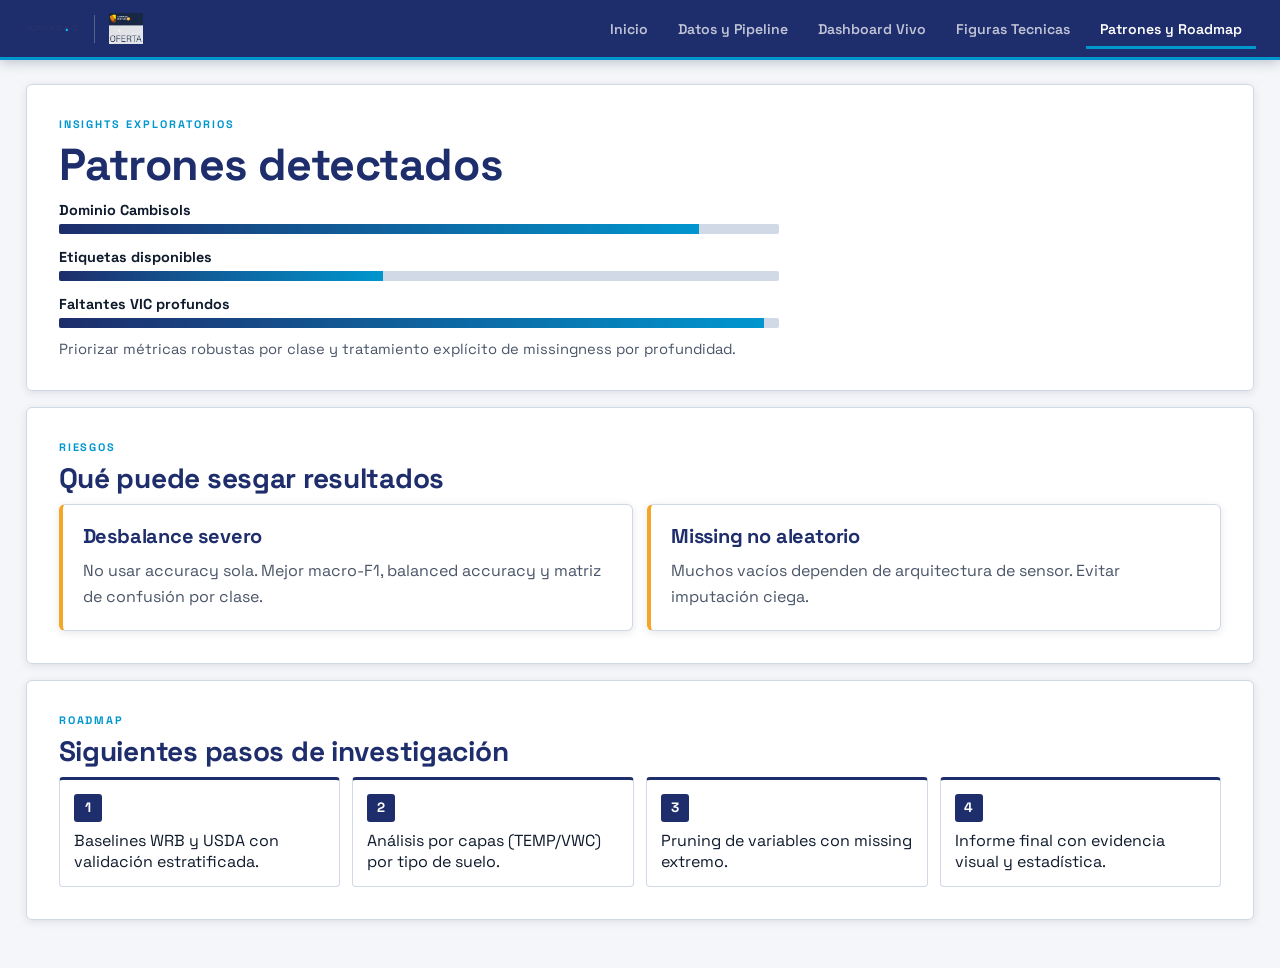
==== conclusiones.html @ 2f3c69a8 "style: rediseno CSS corporativo + logos Spherag y Campus Digital FP" ====
<!DOCTYPE html>
<html lang="es">
<head>
  <meta charset="UTF-8" />
  <meta name="viewport" content="width=device-width, initial-scale=1.0" />
  <title>Presentacion Sentek - Patrones y Roadmap</title>
  <link rel="preconnect" href="https://fonts.googleapis.com" />
  <link rel="preconnect" href="https://fonts.gstatic.com" crossorigin />
  <link href="https://fonts.googleapis.com/css2?family=Space+Grotesk:wght@400;500;700&family=Fraunces:opsz,wght@9..144,600;9..144,700&display=swap" rel="stylesheet" />
  <link rel="stylesheet" href="styles.css" />
</head>
<body>
  <header class="site-header">
    <div class="brand">
      <div class="brand-logos">
        <img src="logos/logo_spherag.png" alt="Spherag" />
        <span class="divider"></span>
        <img src="logos/logo_campus.png" alt="Campus Digital FP" />
      </div>
    </div>
    <nav class="page-nav">
      <a class="nav-link" href="index.html">Inicio</a>
      <a class="nav-link" href="datos.html">Datos y Pipeline</a>
      <a class="nav-link" href="dashboard.html">Dashboard Vivo</a>
      <a class="nav-link" href="figuras.html">Figuras Tecnicas</a>
      <a class="nav-link is-active" href="conclusiones.html">Patrones y Roadmap</a>
    </nav>
  </header>

  <main class="page-container">
    <section class="content-block">
      <p class="kicker">Insights exploratorios</p>
      <h1>Patrones detectados</h1>
      <div class="bars">
        <div class="bar-row"><span>Dominio Cambisols</span><div class="bar"><i style="width: 89%;"></i></div></div>
        <div class="bar-row"><span>Etiquetas disponibles</span><div class="bar"><i style="width: 45%;"></i></div></div>
        <div class="bar-row"><span>Faltantes VIC profundos</span><div class="bar"><i style="width: 98%;"></i></div></div>
      </div>
      <p class="note">Priorizar métricas robustas por clase y tratamiento explícito de missingness por profundidad.</p>
    </section>

    <section class="content-block">
      <p class="kicker">Riesgos</p>
      <h2>Qué puede sesgar resultados</h2>
      <div class="grid two">
        <article class="card warn">
          <h3>Desbalance severo</h3>
          <p>No usar accuracy sola. Mejor macro-F1, balanced accuracy y matriz de confusión por clase.</p>
        </article>
        <article class="card warn">
          <h3>Missing no aleatorio</h3>
          <p>Muchos vacíos dependen de arquitectura de sensor. Evitar imputación ciega.</p>
        </article>
      </div>
    </section>

    <section class="content-block">
      <p class="kicker">Roadmap</p>
      <h2>Siguientes pasos de investigación</h2>
      <div class="timeline">
        <div class="milestone"><b>1</b><p>Baselines WRB y USDA con validación estratificada.</p></div>
        <div class="milestone"><b>2</b><p>Análisis por capas (TEMP/VWC) por tipo de suelo.</p></div>
        <div class="milestone"><b>3</b><p>Pruning de variables con missing extremo.</p></div>
        <div class="milestone"><b>4</b><p>Informe final con evidencia visual y estadística.</p></div>
      </div>
    </section>
  </main>
</body>
</html>
---- styles.css ----
:root {
  /* Spherag corporate palette */
  --navy:   #1E2D6B;
  --cyan:   #0096CE;
  --orange: #F5A624;
  --ink:    #0F1B2D;
  --muted:  #4A5568;
  --bg:     #F4F6F9;
  --paper:  #FFFFFF;
  --line:   #D1D9E6;
  --line-strong: #A8B4C8;
  --shadow: 0 2px 8px rgba(15,29,69,0.10);
  --shadow-lift: 0 6px 20px rgba(15,29,69,0.16);
}

* { box-sizing: border-box; }

html, body {
  margin: 0;
  min-height: 100%;
}

body {
  font-family: 'Space Grotesk', 'Segoe UI', system-ui, sans-serif;
  color: var(--ink);
  background: var(--bg);
  overflow-x: hidden;
}

h1, h2, h3 {
  margin: 0 0 10px;
  font-family: 'Space Grotesk', 'Segoe UI', sans-serif;
  font-weight: 700;
  line-height: 1.15;
  letter-spacing: -0.01em;
  color: var(--navy);
}

h1 { font-size: clamp(1.75rem, 3.5vw, 2.8rem); }
h2 { font-size: clamp(1.2rem, 2.4vw, 1.75rem); }
h3 { font-size: clamp(1rem, 1.8vw, 1.25rem); }

p { margin: 0; }

/* ── Header ── */
.site-header {
  position: sticky;
  top: 0;
  z-index: 40;
  display: flex;
  justify-content: space-between;
  align-items: center;
  gap: 12px;
  padding: 0 24px;
  height: 60px;
  background: var(--navy);
  border-bottom: 3px solid var(--cyan);
  box-shadow: 0 2px 12px rgba(15,29,69,0.25);
}

.brand {
  display: flex;
  align-items: center;
  gap: 12px;
}

.brand-logos {
  display: flex;
  align-items: center;
  gap: 14px;
}

.brand-logos img {
  height: 32px;
  width: auto;
  object-fit: contain;
  display: block;
}

.brand-logos .divider {
  width: 1px;
  height: 28px;
  background: rgba(255,255,255,0.25);
}

.brand p {
  font-size: 0.9rem;
  font-weight: 600;
  color: rgba(255,255,255,0.85);
  white-space: nowrap;
}

.page-nav {
  display: flex;
  gap: 2px;
  flex-wrap: wrap;
}

.nav-link {
  text-decoration: none;
  color: rgba(255,255,255,0.72);
  padding: 8px 14px;
  font-size: 0.88rem;
  font-weight: 600;
  border-bottom: 3px solid transparent;
  margin-bottom: -3px;
  transition: color 0.18s, border-color 0.18s;
}

.nav-link:hover {
  color: #fff;
  border-bottom-color: rgba(255,255,255,0.4);
}

.nav-link.is-active {
  color: #fff;
  border-bottom-color: var(--cyan);
}

/* ── Layout ── */
.page-container {
  width: min(1240px, 96vw);
  margin: 24px auto 48px;
  display: grid;
  gap: 16px;
}

/* ── Blocks ── */
.hero,
.content-block,
.card,
.chart-card {
  background: var(--paper);
  border: 1px solid var(--line);
  border-radius: 6px;
  box-shadow: var(--shadow);
}

.hero,
.content-block {
  padding: clamp(20px, 3vw, 32px);
}

/* accent stripe on hero */
.hero {
  border-top: 4px solid var(--cyan);
}

.kicker {
  text-transform: uppercase;
  letter-spacing: 0.18em;
  font-size: 0.68rem;
  font-weight: 700;
  color: var(--cyan);
  margin-bottom: 8px;
}

.lead {
  max-width: 880px;
  font-size: clamp(0.98rem, 1.6vw, 1.15rem);
  line-height: 1.72;
  color: var(--muted);
}

.grid {
  display: grid;
  gap: 14px;
}

.grid.two   { grid-template-columns: repeat(2, minmax(0, 1fr)); }
.grid.three { grid-template-columns: repeat(3, minmax(0, 1fr)); }

.card {
  padding: 20px;
  transition: box-shadow 0.2s, border-color 0.2s;
}

.card:hover {
  border-color: var(--cyan);
  box-shadow: var(--shadow-lift);
}

.card p,
.card li {
  color: var(--muted);
  line-height: 1.62;
}

.card.tall { min-height: 160px; }

.card.warn { border-left: 4px solid var(--orange); }

.quick-access { margin-top: 0; }

.action-link {
  display: inline-block;
  margin-top: 12px;
  text-decoration: none;
  font-weight: 700;
  font-size: 0.9rem;
  color: var(--cyan);
  letter-spacing: 0.02em;
}

.action-link::after { content: ' →'; }

.action-link:hover { color: var(--navy); }

.chip-row {
  display: flex;
  flex-wrap: wrap;
  gap: 8px;
  margin-top: 16px;
}

.chip {
  background: rgba(0,150,206,0.08);
  border: 1px solid rgba(0,150,206,0.3);
  border-radius: 3px;
  padding: 5px 12px;
  font-size: 0.84rem;
  font-weight: 700;
  color: var(--navy);
}

.steps {
  margin: 0;
  padding-left: 20px;
  display: grid;
  gap: 8px;
  line-height: 1.5;
}

.steps li {
  border-left: 3px solid var(--cyan);
  padding: 8px 12px;
  background: rgba(0,150,206,0.04);
}

.bars {
  display: grid;
  gap: 14px;
  width: min(720px, 100%);
}

.bar-row { display: grid; gap: 5px; }

.bar-row span {
  font-weight: 700;
  color: var(--ink);
  font-size: 0.9rem;
}

.bar {
  height: 10px;
  background: var(--line);
  border-radius: 2px;
  overflow: hidden;
}

.bar i {
  display: block;
  height: 100%;
  background: linear-gradient(90deg, var(--navy), var(--cyan));
}

.note {
  color: var(--muted);
  max-width: 720px;
  margin-top: 12px;
  font-size: 0.92rem;
}

.timeline {
  display: grid;
  grid-template-columns: repeat(4, minmax(0, 1fr));
  gap: 12px;
}

.milestone {
  background: var(--paper);
  border: 1px solid var(--line);
  border-top: 3px solid var(--navy);
  border-radius: 4px;
  padding: 14px;
}

.milestone b {
  display: inline-flex;
  align-items: center;
  justify-content: center;
  width: 28px;
  height: 28px;
  margin-bottom: 8px;
  color: #fff;
  background: var(--navy);
  font-size: 0.85rem;
  border-radius: 3px;
}

/* ── Controls ── */
.live-controls {
  display: flex;
  gap: 12px;
  flex-wrap: wrap;
}

.live-controls label {
  display: grid;
  gap: 5px;
  font-size: 0.75rem;
  text-transform: uppercase;
  letter-spacing: 0.1em;
  font-weight: 700;
  color: var(--muted);
}

.live-controls select {
  min-width: 185px;
  border: 1px solid var(--line-strong);
  border-radius: 4px;
  padding: 8px 10px;
  background: var(--paper);
  color: var(--ink);
  font: inherit;
  font-size: 0.93rem;
}

.chart-grid {
  display: grid;
  grid-template-columns: 1fr 1fr;
  gap: 14px;
}

.chart-card {
  padding: 16px;
  transition: box-shadow 0.2s, border-color 0.2s;
}

.chart-card:hover {
  border-color: var(--cyan);
  box-shadow: var(--shadow-lift);
}

.chart-card.full { grid-column: 1 / -1; }

.chart      { width: 100%; height: 360px; }
.chart.wide { height: 340px; }

/* ── Counter ── */
.class-counter {
  display: flex;
  flex-wrap: wrap;
  gap: 10px;
  align-items: stretch;
}

.counter-tools {
  display: flex;
  justify-content: space-between;
  align-items: center;
  gap: 10px;
  margin-bottom: 10px;
  flex-wrap: wrap;
}

.counter-summary { font-weight: 700; color: var(--ink); }

.counter-pill {
  min-width: 180px;
  border: 1px solid var(--line);
  border-radius: 4px;
  padding: 10px 12px;
  background: var(--paper);
}

.counter-pill b  { display: block; margin-bottom: 4px; }
.counter-pill small { color: var(--muted); }

.ctrl {
  border: 1px solid var(--line-strong);
  border-radius: 4px;
  padding: 9px 16px;
  font: inherit;
  font-weight: 700;
  cursor: pointer;
  background: var(--paper);
  color: var(--navy);
  transition: background 0.18s, color 0.18s;
}

.ctrl:hover {
  background: var(--navy);
  color: #fff;
  border-color: var(--navy);
}

.export-btn { padding: 7px 12px; font-size: 0.88rem; }
.counter-note { margin-top: 10px; color: var(--muted); font-size: 0.88rem; }

/* ── Provenance & defense ── */
.provenance-box {
  margin-top: 12px;
  border: 1px solid var(--line);
  border-left: 4px solid var(--cyan);
  border-radius: 4px;
  padding: 12px 16px;
  background: rgba(0,150,206,0.04);
  color: var(--ink);
  font-size: 0.92rem;
  line-height: 1.6;
}

.defense-tools {
  margin-top: 12px;
  display: flex;
  align-items: center;
  gap: 10px;
  flex-wrap: wrap;
}

.defense-card {
  margin-top: 10px;
  border: 1px solid var(--navy);
  border-radius: 4px;
  padding: 16px 20px;
  background: var(--navy);
  color: #e8f4fc;
  box-shadow: var(--shadow-lift);
}

.defense-card h3 { color: #fff; margin-bottom: 8px; }
.defense-line    { margin-bottom: 6px; line-height: 1.55; }
.defense-muted   { color: rgba(232,244,252,0.65); }

.method-tags {
  display: flex;
  flex-wrap: wrap;
  gap: 8px;
  margin-bottom: 10px;
}

.method-tag {
  border: 1px solid rgba(0,150,206,0.35);
  background: rgba(0,150,206,0.08);
  border-radius: 3px;
  padding: 5px 10px;
  font-size: 0.84rem;
  font-weight: 700;
  color: var(--navy);
}

/* ── Figures ── */
.figure-grid {
  display: grid;
  grid-template-columns: 1fr 1fr;
  gap: 14px;
}

.figure-chart { height: 420px; }

/* ── Stats table ── */
.stats-panel { margin-top: 12px; overflow-x: auto; }

.stats-table {
  width: 100%;
  border-collapse: collapse;
  background: var(--paper);
  border: 1px solid var(--line);
  border-radius: 4px;
  font-size: 0.9rem;
}

.stats-table th,
.stats-table td {
  border-bottom: 1px solid var(--line);
  padding: 8px 12px;
  text-align: left;
}

.stats-table th {
  font-weight: 700;
  background: rgba(30,45,107,0.06);
  color: var(--navy);
}

.stats-pass { color: #0a6e5c; font-weight: 700; }
.stats-fail { color: #b91c1c; font-weight: 700; }

/* ── Responsive ── */
@media (max-width: 1100px) {
  .grid.three,
  .chart-grid,
  .figure-grid {
    grid-template-columns: 1fr;
  }
  .timeline { grid-template-columns: 1fr 1fr; }
}

@media (max-width: 760px) {
  .site-header {
    height: auto;
    padding: 12px 16px;
    flex-direction: column;
    align-items: flex-start;
  }
  .grid.two,
  .timeline {
    grid-template-columns: 1fr;
  }
  .chart      { height: 280px; }
  .chart.wide { height: 260px; }
  .figure-chart { height: 300px; }
}
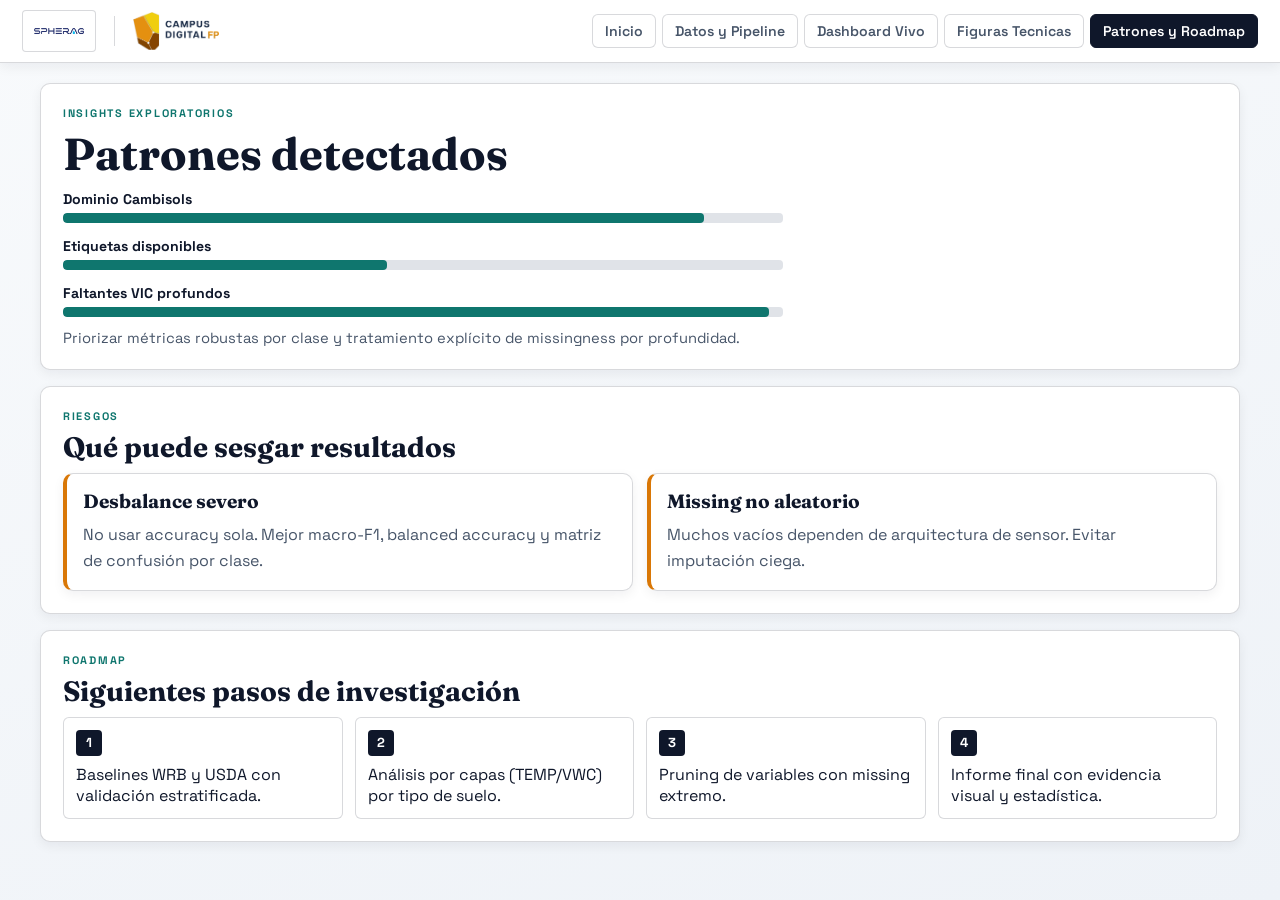
==== commit 58ced7fa: "style: logo campus actualizado, spherag con fondo blanco y logos mas grandes" ====
--- a/conclusiones.html
+++ b/conclusiones.html
@@ -13,7 +13,7 @@
   <header class="site-header">
     <div class="brand">
       <div class="brand-logos">
-        <img src="logos/logo_spherag.png" alt="Spherag" />
+        <img src="logos/logo_spherag.png" alt="Spherag" class="logo-spherag" />
         <span class="divider"></span>
         <img src="logos/logo_campus.png" alt="Campus Digital FP" />
       </div>
--- a/styles.css
+++ b/styles.css
@@ -1,16 +1,19 @@
 :root {
-  /* Spherag corporate palette */
-  --navy:   #1E2D6B;
-  --cyan:   #0096CE;
-  --orange: #F5A624;
-  --ink:    #0F1B2D;
-  --muted:  #4A5568;
-  --bg:     #F4F6F9;
-  --paper:  #FFFFFF;
-  --line:   #D1D9E6;
-  --line-strong: #A8B4C8;
-  --shadow: 0 2px 8px rgba(15,29,69,0.10);
-  --shadow-lift: 0 6px 20px rgba(15,29,69,0.16);
+  --bg-1: #f8fafc;
+  --bg-2: #eef2f7;
+  --paper: #ffffff;
+  --ink: #0f172a;
+  --muted: #475569;
+  --line: rgba(15, 23, 42, 0.08);
+  --line-strong: rgba(15, 23, 42, 0.16);
+  --accent: #0f766e;
+  --accent-2: #d97706;
+  --accent-3: #0369a1;
+  --radius-xl: 14px;
+  --radius-lg: 10px;
+  --radius-md: 6px;
+  --shadow-soft: 0 4px 12px rgba(15, 23, 42, 0.06);
+  --shadow-lift: 0 10px 22px rgba(15, 23, 42, 0.10);
 }
 
 * { box-sizing: border-box; }
@@ -21,24 +24,21 @@
 }
 
 body {
-  font-family: 'Space Grotesk', 'Segoe UI', system-ui, sans-serif;
-  color: var(--ink);
-  background: var(--bg);
+  font-family: 'Space Grotesk', 'Segoe UI', sans-serif;
+  color: var(--ink);
+  background: linear-gradient(160deg, var(--bg-1), var(--bg-2));
   overflow-x: hidden;
 }
 
 h1, h2, h3 {
   margin: 0 0 10px;
-  font-family: 'Space Grotesk', 'Segoe UI', sans-serif;
-  font-weight: 700;
+  font-family: 'Fraunces', Georgia, serif;
   line-height: 1.15;
-  letter-spacing: -0.01em;
-  color: var(--navy);
 }
 
 h1 { font-size: clamp(1.75rem, 3.5vw, 2.8rem); }
 h2 { font-size: clamp(1.2rem, 2.4vw, 1.75rem); }
-h3 { font-size: clamp(1rem, 1.8vw, 1.25rem); }
+h3 { font-size: clamp(1rem, 1.8vw, 1.2rem); }
 
 p { margin: 0; }
 
@@ -50,77 +50,92 @@
   display: flex;
   justify-content: space-between;
   align-items: center;
-  gap: 12px;
-  padding: 0 24px;
-  height: 60px;
-  background: var(--navy);
-  border-bottom: 3px solid var(--cyan);
-  box-shadow: 0 2px 12px rgba(15,29,69,0.25);
+  padding: 10px 22px;
+  border-bottom: 1px solid var(--line-strong);
+  background: #ffffff;
+  box-shadow: var(--shadow-soft);
 }
 
 .brand {
   display: flex;
   align-items: center;
-  gap: 12px;
+  gap: 10px;
 }
 
 .brand-logos {
   display: flex;
   align-items: center;
-  gap: 14px;
+  gap: 18px;
 }
 
 .brand-logos img {
-  height: 32px;
+  height: 38px;
   width: auto;
   object-fit: contain;
   display: block;
 }
 
+.brand-logos img.logo-spherag {
+  background: #fff;
+  padding: 4px 8px;
+  border: 1px solid var(--line-strong);
+  border-radius: 4px;
+  height: 42px;
+}
+
 .brand-logos .divider {
   width: 1px;
-  height: 28px;
-  background: rgba(255,255,255,0.25);
+  height: 30px;
+  background: var(--line-strong);
+}
+
+/* fallback si no cargan logos */
+.brand-dot {
+  width: 10px;
+  height: 10px;
+  border-radius: 50%;
+  background: var(--accent);
 }
 
 .brand p {
-  font-size: 0.9rem;
+  font-size: 0.92rem;
   font-weight: 600;
-  color: rgba(255,255,255,0.85);
-  white-space: nowrap;
+  color: var(--ink);
 }
 
 .page-nav {
   display: flex;
-  gap: 2px;
+  gap: 6px;
   flex-wrap: wrap;
 }
 
 .nav-link {
   text-decoration: none;
-  color: rgba(255,255,255,0.72);
-  padding: 8px 14px;
+  color: var(--muted);
+  border: 1px solid var(--line-strong);
+  background: #fff;
+  border-radius: 6px;
+  padding: 7px 12px;
   font-size: 0.88rem;
   font-weight: 600;
-  border-bottom: 3px solid transparent;
-  margin-bottom: -3px;
-  transition: color 0.18s, border-color 0.18s;
+  transition: border-color 0.18s, color 0.18s, background 0.18s;
 }
 
 .nav-link:hover {
+  border-color: var(--accent);
+  color: var(--ink);
+}
+
+.nav-link.is-active {
+  background: #0f172a;
   color: #fff;
-  border-bottom-color: rgba(255,255,255,0.4);
-}
-
-.nav-link.is-active {
-  color: #fff;
-  border-bottom-color: var(--cyan);
+  border-color: #0f172a;
 }
 
 /* ── Layout ── */
 .page-container {
-  width: min(1240px, 96vw);
-  margin: 24px auto 48px;
+  width: min(1200px, 94vw);
+  margin: 20px auto 48px;
   display: grid;
   gap: 16px;
 }
@@ -130,65 +145,59 @@
 .content-block,
 .card,
 .chart-card {
+  border: 1px solid var(--line-strong);
+  border-radius: var(--radius-lg);
   background: var(--paper);
-  border: 1px solid var(--line);
-  border-radius: 6px;
-  box-shadow: var(--shadow);
+  box-shadow: var(--shadow-soft);
 }
 
 .hero,
 .content-block {
-  padding: clamp(20px, 3vw, 32px);
-}
-
-/* accent stripe on hero */
+  padding: 22px;
+}
+
 .hero {
-  border-top: 4px solid var(--cyan);
+  border-top: 3px solid var(--accent);
 }
 
 .kicker {
   text-transform: uppercase;
-  letter-spacing: 0.18em;
+  letter-spacing: 0.16em;
   font-size: 0.68rem;
   font-weight: 700;
-  color: var(--cyan);
+  color: var(--accent);
   margin-bottom: 8px;
 }
 
 .lead {
-  max-width: 880px;
-  font-size: clamp(0.98rem, 1.6vw, 1.15rem);
+  max-width: 860px;
+  font-size: clamp(0.97rem, 1.6vw, 1.12rem);
   line-height: 1.72;
   color: var(--muted);
 }
 
-.grid {
-  display: grid;
-  gap: 14px;
-}
-
+.grid { display: grid; gap: 14px; }
 .grid.two   { grid-template-columns: repeat(2, minmax(0, 1fr)); }
 .grid.three { grid-template-columns: repeat(3, minmax(0, 1fr)); }
 
 .card {
-  padding: 20px;
-  transition: box-shadow 0.2s, border-color 0.2s;
+  padding: 16px;
+  transition: transform 0.15s ease, box-shadow 0.15s ease, border-color 0.15s ease;
 }
 
 .card:hover {
-  border-color: var(--cyan);
+  transform: translateY(-2px);
   box-shadow: var(--shadow-lift);
-}
-
-.card p,
-.card li {
+  border-color: rgba(15, 118, 110, 0.3);
+}
+
+.card p, .card li {
   color: var(--muted);
   line-height: 1.62;
 }
 
 .card.tall { min-height: 160px; }
-
-.card.warn { border-left: 4px solid var(--orange); }
+.card.warn { border-left: 4px solid var(--accent-2); }
 
 .quick-access { margin-top: 0; }
 
@@ -197,30 +206,28 @@
   margin-top: 12px;
   text-decoration: none;
   font-weight: 700;
-  font-size: 0.9rem;
-  color: var(--cyan);
-  letter-spacing: 0.02em;
-}
-
-.action-link::after { content: ' →'; }
-
-.action-link:hover { color: var(--navy); }
+  font-size: 0.88rem;
+  color: var(--accent);
+}
+
+.action-link::after { content: ' 92'; }
+.action-link:hover  { color: var(--accent-3); }
 
 .chip-row {
   display: flex;
   flex-wrap: wrap;
   gap: 8px;
-  margin-top: 16px;
+  margin-top: 14px;
 }
 
 .chip {
-  background: rgba(0,150,206,0.08);
-  border: 1px solid rgba(0,150,206,0.3);
-  border-radius: 3px;
-  padding: 5px 12px;
+  background: rgba(15, 118, 110, 0.07);
+  border: 1px solid rgba(15, 118, 110, 0.2);
+  border-radius: 6px;
+  padding: 5px 10px;
   font-size: 0.84rem;
   font-weight: 700;
-  color: var(--navy);
+  color: var(--ink);
 }
 
 .steps {
@@ -232,11 +239,12 @@
 }
 
 .steps li {
-  border-left: 3px solid var(--cyan);
+  border-left: 3px solid var(--accent);
   padding: 8px 12px;
-  background: rgba(0,150,206,0.04);
-}
-
+  background: rgba(15, 118, 110, 0.04);
+}
+
+/* ── Bars ── */
 .bars {
   display: grid;
   gap: 14px;
@@ -247,21 +255,22 @@
 
 .bar-row span {
   font-weight: 700;
-  color: var(--ink);
-  font-size: 0.9rem;
+  font-size: 0.88rem;
+  color: var(--ink);
 }
 
 .bar {
   height: 10px;
-  background: var(--line);
-  border-radius: 2px;
+  background: rgba(100, 116, 139, 0.2);
+  border-radius: 4px;
   overflow: hidden;
 }
 
 .bar i {
   display: block;
   height: 100%;
-  background: linear-gradient(90deg, var(--navy), var(--cyan));
+  border-radius: 4px;
+  background: var(--accent);
 }
 
 .note {
@@ -271,6 +280,7 @@
   font-size: 0.92rem;
 }
 
+/* ── Timeline ── */
 .timeline {
   display: grid;
   grid-template-columns: repeat(4, minmax(0, 1fr));
@@ -278,24 +288,23 @@
 }
 
 .milestone {
-  background: var(--paper);
-  border: 1px solid var(--line);
-  border-top: 3px solid var(--navy);
-  border-radius: 4px;
-  padding: 14px;
+  border-radius: var(--radius-md);
+  background: #fff;
+  border: 1px solid var(--line-strong);
+  padding: 12px;
 }
 
 .milestone b {
   display: inline-flex;
   align-items: center;
   justify-content: center;
-  width: 28px;
-  height: 28px;
+  width: 26px;
+  height: 26px;
+  border-radius: 4px;
+  background: #0f172a;
+  color: #fff;
+  font-size: 0.82rem;
   margin-bottom: 8px;
-  color: #fff;
-  background: var(--navy);
-  font-size: 0.85rem;
-  border-radius: 3px;
 }
 
 /* ── Controls ── */
@@ -308,7 +317,7 @@
 .live-controls label {
   display: grid;
   gap: 5px;
-  font-size: 0.75rem;
+  font-size: 0.74rem;
   text-transform: uppercase;
   letter-spacing: 0.1em;
   font-weight: 700;
@@ -318,14 +327,15 @@
 .live-controls select {
   min-width: 185px;
   border: 1px solid var(--line-strong);
-  border-radius: 4px;
+  border-radius: 6px;
   padding: 8px 10px;
-  background: var(--paper);
+  background: #fff;
   color: var(--ink);
   font: inherit;
   font-size: 0.93rem;
 }
 
+/* ── Charts ── */
 .chart-grid {
   display: grid;
   grid-template-columns: 1fr 1fr;
@@ -334,12 +344,12 @@
 
 .chart-card {
   padding: 16px;
-  transition: box-shadow 0.2s, border-color 0.2s;
+  transition: box-shadow 0.18s, border-color 0.18s;
 }
 
 .chart-card:hover {
-  border-color: var(--cyan);
   box-shadow: var(--shadow-lift);
+  border-color: rgba(15, 118, 110, 0.25);
 }
 
 .chart-card.full { grid-column: 1 / -1; }
@@ -368,10 +378,10 @@
 
 .counter-pill {
   min-width: 180px;
-  border: 1px solid var(--line);
-  border-radius: 4px;
+  border: 1px solid var(--line-strong);
+  border-radius: var(--radius-md);
   padding: 10px 12px;
-  background: var(--paper);
+  background: #fff;
 }
 
 .counter-pill b  { display: block; margin-bottom: 4px; }
@@ -379,33 +389,29 @@
 
 .ctrl {
   border: 1px solid var(--line-strong);
-  border-radius: 4px;
-  padding: 9px 16px;
+  border-radius: 6px;
+  padding: 9px 12px;
   font: inherit;
-  font-weight: 700;
+  font-weight: 600;
   cursor: pointer;
-  background: var(--paper);
-  color: var(--navy);
-  transition: background 0.18s, color 0.18s;
-}
-
-.ctrl:hover {
-  background: var(--navy);
-  color: #fff;
-  border-color: var(--navy);
-}
-
-.export-btn { padding: 7px 12px; font-size: 0.88rem; }
+  background: #fff;
+  color: var(--ink);
+  transition: background 0.15s;
+}
+
+.ctrl:hover { background: #f1f5f9; }
+
+.export-btn { padding: 7px 10px; font-size: 0.88rem; }
 .counter-note { margin-top: 10px; color: var(--muted); font-size: 0.88rem; }
 
-/* ── Provenance & defense ── */
+/* ── Provenance ── */
 .provenance-box {
   margin-top: 12px;
-  border: 1px solid var(--line);
-  border-left: 4px solid var(--cyan);
-  border-radius: 4px;
+  border: 1px solid var(--line-strong);
+  border-left: 4px solid var(--accent);
+  border-radius: var(--radius-md);
   padding: 12px 16px;
-  background: rgba(0,150,206,0.04);
+  background: rgba(15, 118, 110, 0.04);
   color: var(--ink);
   font-size: 0.92rem;
   line-height: 1.6;
@@ -421,18 +427,19 @@
 
 .defense-card {
   margin-top: 10px;
-  border: 1px solid var(--navy);
-  border-radius: 4px;
+  border: 1px solid #0f172a;
+  border-radius: var(--radius-md);
   padding: 16px 20px;
-  background: var(--navy);
-  color: #e8f4fc;
-  box-shadow: var(--shadow-lift);
-}
-
-.defense-card h3 { color: #fff; margin-bottom: 8px; }
-.defense-line    { margin-bottom: 6px; line-height: 1.55; }
-.defense-muted   { color: rgba(232,244,252,0.65); }
-
+  background: #0f172a;
+  color: #e2e8f0;
+  box-shadow: var(--shadow-soft);
+}
+
+.defense-card h3  { color: #fff; margin-bottom: 8px; }
+.defense-line     { margin-bottom: 6px; line-height: 1.55; }
+.defense-muted    { color: rgba(226,232,240,0.6); }
+
+/* ── Method tags ── */
 .method-tags {
   display: flex;
   flex-wrap: wrap;
@@ -441,13 +448,13 @@
 }
 
 .method-tag {
-  border: 1px solid rgba(0,150,206,0.35);
-  background: rgba(0,150,206,0.08);
-  border-radius: 3px;
+  border: 1px solid rgba(3, 105, 161, 0.25);
+  background: rgba(3, 105, 161, 0.07);
+  border-radius: 4px;
   padding: 5px 10px;
   font-size: 0.84rem;
   font-weight: 700;
-  color: var(--navy);
+  color: var(--ink);
 }
 
 /* ── Figures ── */
@@ -465,23 +472,23 @@
 .stats-table {
   width: 100%;
   border-collapse: collapse;
-  background: var(--paper);
-  border: 1px solid var(--line);
-  border-radius: 4px;
+  background: #fff;
+  border: 1px solid var(--line-strong);
+  border-radius: 6px;
   font-size: 0.9rem;
 }
 
 .stats-table th,
 .stats-table td {
-  border-bottom: 1px solid var(--line);
+  border-bottom: 1px solid rgba(148, 163, 184, 0.2);
   padding: 8px 12px;
   text-align: left;
 }
 
 .stats-table th {
   font-weight: 700;
-  background: rgba(30,45,107,0.06);
-  color: var(--navy);
+  background: #f1f5f9;
+  color: var(--ink);
 }
 
 .stats-pass { color: #0a6e5c; font-weight: 700; }
@@ -500,14 +507,13 @@
 @media (max-width: 760px) {
   .site-header {
     height: auto;
-    padding: 12px 16px;
+    padding: 10px 14px;
     flex-direction: column;
     align-items: flex-start;
+    gap: 10px;
   }
   .grid.two,
-  .timeline {
-    grid-template-columns: 1fr;
-  }
+  .timeline { grid-template-columns: 1fr; }
   .chart      { height: 280px; }
   .chart.wide { height: 260px; }
   .figure-chart { height: 300px; }
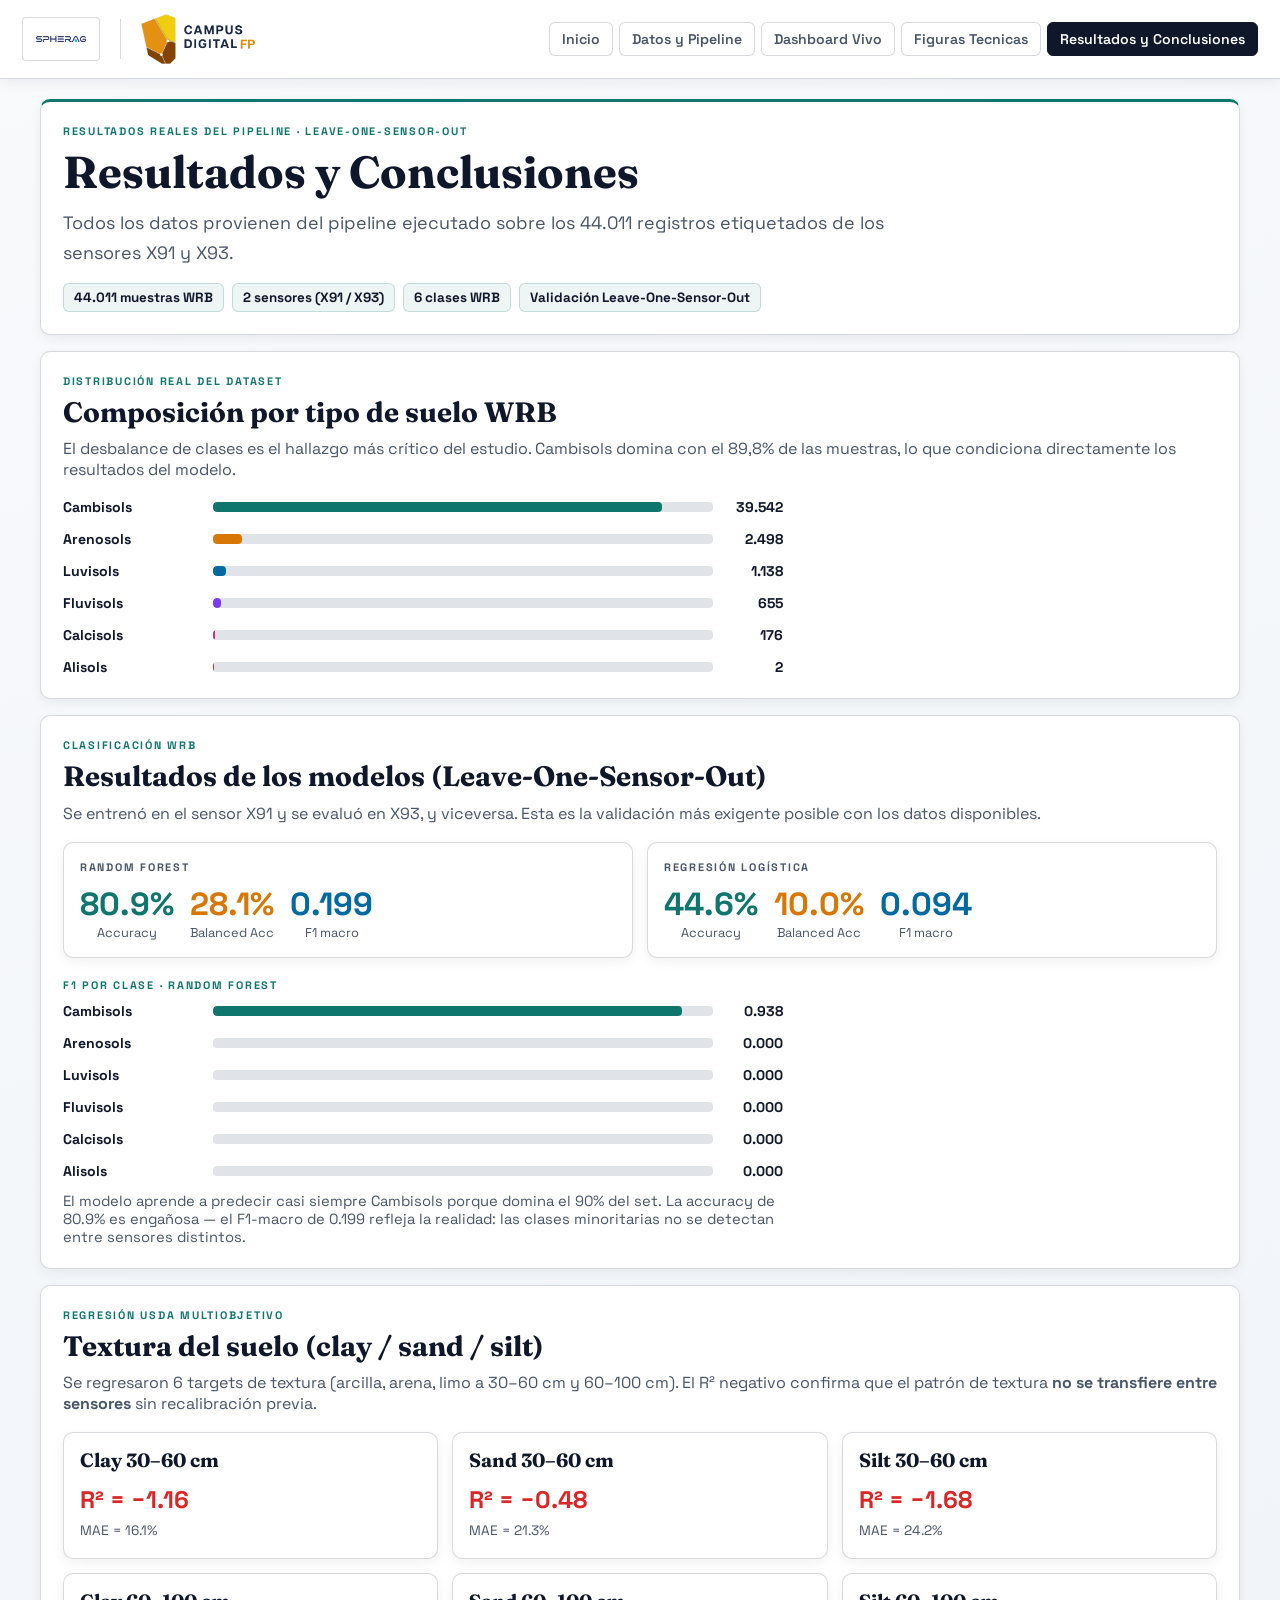
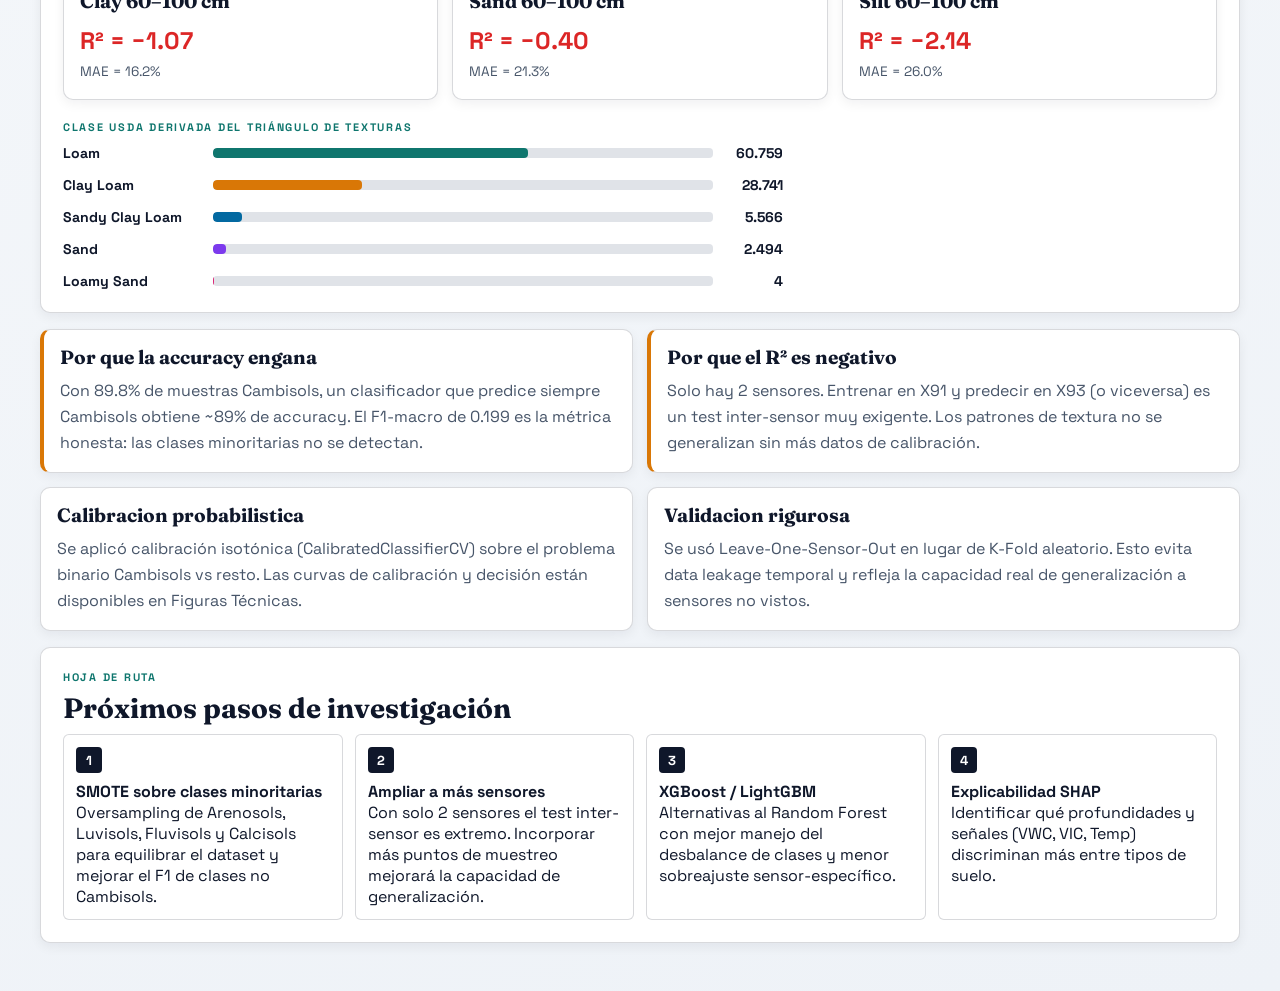
==== commit e4f61bf2: "feat(conclusiones): resultados reales del pipeline con metricas, USDA y roadmap" ====
--- a/conclusiones.html
+++ b/conclusiones.html
@@ -3,7 +3,7 @@
 <head>
   <meta charset="UTF-8" />
   <meta name="viewport" content="width=device-width, initial-scale=1.0" />
-  <title>Presentacion Sentek - Patrones y Roadmap</title>
+  <title>Resultados y Conclusiones · Spherag</title>
   <link rel="preconnect" href="https://fonts.googleapis.com" />
   <link rel="preconnect" href="https://fonts.gstatic.com" crossorigin />
   <link href="https://fonts.googleapis.com/css2?family=Space+Grotesk:wght@400;500;700&family=Fraunces:opsz,wght@9..144,600;9..144,700&display=swap" rel="stylesheet" />
@@ -23,47 +23,229 @@
       <a class="nav-link" href="datos.html">Datos y Pipeline</a>
       <a class="nav-link" href="dashboard.html">Dashboard Vivo</a>
       <a class="nav-link" href="figuras.html">Figuras Tecnicas</a>
-      <a class="nav-link is-active" href="conclusiones.html">Patrones y Roadmap</a>
+      <a class="nav-link is-active" href="conclusiones.html">Resultados y Conclusiones</a>
     </nav>
   </header>
 
   <main class="page-container">
-    <section class="content-block">
-      <p class="kicker">Insights exploratorios</p>
-      <h1>Patrones detectados</h1>
+
+    <!-- KPIs del dataset -->
+    <section class="hero">
+      <p class="kicker">Resultados reales del pipeline · Leave-One-Sensor-Out</p>
+      <h1>Resultados y Conclusiones</h1>
+      <p class="lead">Todos los datos provienen del pipeline ejecutado sobre los 44.011 registros etiquetados de los sensores X91 y X93.</p>
+      <div class="chip-row">
+        <span class="chip">44.011 muestras WRB</span>
+        <span class="chip">2 sensores (X91 / X93)</span>
+        <span class="chip">6 clases WRB</span>
+        <span class="chip">Validación Leave-One-Sensor-Out</span>
+      </div>
+    </section>
+
+    <!-- Distribución WRB -->
+    <section class="content-block">
+      <p class="kicker">Distribución real del dataset</p>
+      <h2>Composición por tipo de suelo WRB</h2>
+      <p style="color:var(--muted); margin-bottom:18px;">El desbalance de clases es el hallazgo más crítico del estudio. Cambisols domina con el 89,8% de las muestras, lo que condiciona directamente los resultados del modelo.</p>
       <div class="bars">
-        <div class="bar-row"><span>Dominio Cambisols</span><div class="bar"><i style="width: 89%;"></i></div></div>
-        <div class="bar-row"><span>Etiquetas disponibles</span><div class="bar"><i style="width: 45%;"></i></div></div>
-        <div class="bar-row"><span>Faltantes VIC profundos</span><div class="bar"><i style="width: 98%;"></i></div></div>
-      </div>
-      <p class="note">Priorizar métricas robustas por clase y tratamiento explícito de missingness por profundidad.</p>
-    </section>
-
-    <section class="content-block">
-      <p class="kicker">Riesgos</p>
-      <h2>Qué puede sesgar resultados</h2>
-      <div class="grid two">
-        <article class="card warn">
-          <h3>Desbalance severo</h3>
-          <p>No usar accuracy sola. Mejor macro-F1, balanced accuracy y matriz de confusión por clase.</p>
-        </article>
-        <article class="card warn">
-          <h3>Missing no aleatorio</h3>
-          <p>Muchos vacíos dependen de arquitectura de sensor. Evitar imputación ciega.</p>
-        </article>
-      </div>
-    </section>
-
-    <section class="content-block">
-      <p class="kicker">Roadmap</p>
-      <h2>Siguientes pasos de investigación</h2>
+        <div class="bar-row">
+          <span>Cambisols</span>
+          <div class="bar"><i style="width:89.8%;"></i></div>
+          <span class="bar-label">39.542</span>
+        </div>
+        <div class="bar-row">
+          <span>Arenosols</span>
+          <div class="bar"><i style="width:5.7%; background:var(--accent-2);"></i></div>
+          <span class="bar-label">2.498</span>
+        </div>
+        <div class="bar-row">
+          <span>Luvisols</span>
+          <div class="bar"><i style="width:2.6%; background:var(--accent-3);"></i></div>
+          <span class="bar-label">1.138</span>
+        </div>
+        <div class="bar-row">
+          <span>Fluvisols</span>
+          <div class="bar"><i style="width:1.5%; background:#7c3aed;"></i></div>
+          <span class="bar-label">655</span>
+        </div>
+        <div class="bar-row">
+          <span>Calcisols</span>
+          <div class="bar"><i style="width:0.4%; background:#db2777;"></i></div>
+          <span class="bar-label">176</span>
+        </div>
+        <div class="bar-row">
+          <span>Alisols</span>
+          <div class="bar"><i style="width:0.1%; background:#dc2626;"></i></div>
+          <span class="bar-label">2</span>
+        </div>
+      </div>
+    </section>
+
+    <!-- Métricas WRB -->
+    <section class="content-block">
+      <p class="kicker">Clasificación WRB</p>
+      <h2>Resultados de los modelos (Leave-One-Sensor-Out)</h2>
+      <p style="color:var(--muted); margin-bottom:18px;">
+        Se entrenó en el sensor X91 y se evaluó en X93, y viceversa. Esta es la validación más exigente posible con los datos disponibles.
+      </p>
+
+      <div class="grid two" style="margin-bottom:20px;">
+        <article class="card">
+          <p class="kicker">Random Forest</p>
+          <div style="display:flex; gap:16px; flex-wrap:wrap; margin-top:8px;">
+            <div style="text-align:center;">
+              <div style="font-size:2rem; font-weight:700; color:var(--accent);">80.9%</div>
+              <div style="font-size:0.8rem; color:var(--muted);">Accuracy</div>
+            </div>
+            <div style="text-align:center;">
+              <div style="font-size:2rem; font-weight:700; color:var(--accent-2);">28.1%</div>
+              <div style="font-size:0.8rem; color:var(--muted);">Balanced Acc</div>
+            </div>
+            <div style="text-align:center;">
+              <div style="font-size:2rem; font-weight:700; color:var(--accent-3);">0.199</div>
+              <div style="font-size:0.8rem; color:var(--muted);">F1 macro</div>
+            </div>
+          </div>
+        </article>
+        <article class="card">
+          <p class="kicker">Regresión Logística</p>
+          <div style="display:flex; gap:16px; flex-wrap:wrap; margin-top:8px;">
+            <div style="text-align:center;">
+              <div style="font-size:2rem; font-weight:700; color:var(--accent);">44.6%</div>
+              <div style="font-size:0.8rem; color:var(--muted);">Accuracy</div>
+            </div>
+            <div style="text-align:center;">
+              <div style="font-size:2rem; font-weight:700; color:var(--accent-2);">10.0%</div>
+              <div style="font-size:0.8rem; color:var(--muted);">Balanced Acc</div>
+            </div>
+            <div style="text-align:center;">
+              <div style="font-size:2rem; font-weight:700; color:var(--accent-3);">0.094</div>
+              <div style="font-size:0.8rem; color:var(--muted);">F1 macro</div>
+            </div>
+          </div>
+        </article>
+      </div>
+
+      <p class="kicker">F1 por clase · Random Forest</p>
+      <div class="bars" style="margin-top:10px;">
+        <div class="bar-row"><span>Cambisols</span><div class="bar"><i style="width:93.8%;"></i></div><span class="bar-label">0.938</span></div>
+        <div class="bar-row"><span>Arenosols</span><div class="bar"><i style="width:0%; background:var(--accent-2);"></i></div><span class="bar-label">0.000</span></div>
+        <div class="bar-row"><span>Luvisols</span><div class="bar"><i style="width:0%; background:var(--accent-3);"></i></div><span class="bar-label">0.000</span></div>
+        <div class="bar-row"><span>Fluvisols</span><div class="bar"><i style="width:0%;"></i></div><span class="bar-label">0.000</span></div>
+        <div class="bar-row"><span>Calcisols</span><div class="bar"><i style="width:0%;"></i></div><span class="bar-label">0.000</span></div>
+        <div class="bar-row"><span>Alisols</span><div class="bar"><i style="width:0%;"></i></div><span class="bar-label">0.000</span></div>
+      </div>
+      <p class="note" style="margin-top:12px;">
+        El modelo aprende a predecir casi siempre Cambisols porque domina el 90% del set. La accuracy de 80.9% es engañosa — el F1-macro de 0.199 refleja la realidad: las clases minoritarias no se detectan entre sensores distintos.
+      </p>
+    </section>
+
+    <!-- USDA -->
+    <section class="content-block">
+      <p class="kicker">Regresión USDA multiobjetivo</p>
+      <h2>Textura del suelo (clay / sand / silt)</h2>
+      <p style="color:var(--muted); margin-bottom:18px;">
+        Se regresaron 6 targets de textura (arcilla, arena, limo a 30–60 cm y 60–100 cm). El R² negativo confirma que el patrón de textura <strong>no se transfiere entre sensores</strong> sin recalibración previa.
+      </p>
+      <div class="grid three">
+        <article class="card">
+          <h3>Clay 30–60 cm</h3>
+          <p style="font-size:1.5rem; font-weight:700; color:#dc2626;">R² = −1.16</p>
+          <p style="color:var(--muted); font-size:0.85rem;">MAE = 16.1%</p>
+        </article>
+        <article class="card">
+          <h3>Sand 30–60 cm</h3>
+          <p style="font-size:1.5rem; font-weight:700; color:#dc2626;">R² = −0.48</p>
+          <p style="color:var(--muted); font-size:0.85rem;">MAE = 21.3%</p>
+        </article>
+        <article class="card">
+          <h3>Silt 30–60 cm</h3>
+          <p style="font-size:1.5rem; font-weight:700; color:#dc2626;">R² = −1.68</p>
+          <p style="color:var(--muted); font-size:0.85rem;">MAE = 24.2%</p>
+        </article>
+        <article class="card">
+          <h3>Clay 60–100 cm</h3>
+          <p style="font-size:1.5rem; font-weight:700; color:#dc2626;">R² = −1.07</p>
+          <p style="color:var(--muted); font-size:0.85rem;">MAE = 16.2%</p>
+        </article>
+        <article class="card">
+          <h3>Sand 60–100 cm</h3>
+          <p style="font-size:1.5rem; font-weight:700; color:#dc2626;">R² = −0.40</p>
+          <p style="color:var(--muted); font-size:0.85rem;">MAE = 21.3%</p>
+        </article>
+        <article class="card">
+          <h3>Silt 60–100 cm</h3>
+          <p style="font-size:1.5rem; font-weight:700; color:#dc2626;">R² = −2.14</p>
+          <p style="color:var(--muted); font-size:0.85rem;">MAE = 26.0%</p>
+        </article>
+      </div>
+
+      <p class="kicker" style="margin-top:20px;">Clase USDA derivada del triángulo de texturas</p>
+      <div class="bars" style="margin-top:10px;">
+        <div class="bar-row"><span>Loam</span><div class="bar"><i style="width:63%;"></i></div><span class="bar-label">60.759</span></div>
+        <div class="bar-row"><span>Clay Loam</span><div class="bar"><i style="width:29.8%; background:var(--accent-2);"></i></div><span class="bar-label">28.741</span></div>
+        <div class="bar-row"><span>Sandy Clay Loam</span><div class="bar"><i style="width:5.8%; background:var(--accent-3);"></i></div><span class="bar-label">5.566</span></div>
+        <div class="bar-row"><span>Sand</span><div class="bar"><i style="width:2.6%; background:#7c3aed;"></i></div><span class="bar-label">2.494</span></div>
+        <div class="bar-row"><span>Loamy Sand</span><div class="bar"><i style="width:0.1%; background:#db2777;"></i></div><span class="bar-label">4</span></div>
+      </div>
+    </section>
+
+    <!-- Interpretación -->
+    <section class="grid two">
+      <article class="card warn">
+        <h3>Por que la accuracy engana</h3>
+        <p>Con 89.8% de muestras Cambisols, un clasificador que predice siempre Cambisols obtiene ~89% de accuracy. El F1-macro de 0.199 es la métrica honesta: las clases minoritarias no se detectan.</p>
+      </article>
+      <article class="card warn">
+        <h3>Por que el R² es negativo</h3>
+        <p>Solo hay 2 sensores. Entrenar en X91 y predecir en X93 (o viceversa) es un test inter-sensor muy exigente. Los patrones de textura no se generalizan sin más datos de calibración.</p>
+      </article>
+      <article class="card">
+        <h3>Calibracion probabilistica</h3>
+        <p>Se aplicó calibración isotónica (CalibratedClassifierCV) sobre el problema binario Cambisols vs resto. Las curvas de calibración y decisión están disponibles en Figuras Técnicas.</p>
+      </article>
+      <article class="card">
+        <h3>Validacion rigurosa</h3>
+        <p>Se usó Leave-One-Sensor-Out en lugar de K-Fold aleatorio. Esto evita data leakage temporal y refleja la capacidad real de generalización a sensores no vistos.</p>
+      </article>
+    </section>
+
+    <!-- Roadmap -->
+    <section class="content-block">
+      <p class="kicker">Hoja de ruta</p>
+      <h2>Próximos pasos de investigación</h2>
       <div class="timeline">
-        <div class="milestone"><b>1</b><p>Baselines WRB y USDA con validación estratificada.</p></div>
-        <div class="milestone"><b>2</b><p>Análisis por capas (TEMP/VWC) por tipo de suelo.</p></div>
-        <div class="milestone"><b>3</b><p>Pruning de variables con missing extremo.</p></div>
-        <div class="milestone"><b>4</b><p>Informe final con evidencia visual y estadística.</p></div>
-      </div>
-    </section>
+        <div class="milestone">
+          <b>1</b>
+          <div>
+            <strong>SMOTE sobre clases minoritarias</strong>
+            <p>Oversampling de Arenosols, Luvisols, Fluvisols y Calcisols para equilibrar el dataset y mejorar el F1 de clases no Cambisols.</p>
+          </div>
+        </div>
+        <div class="milestone">
+          <b>2</b>
+          <div>
+            <strong>Ampliar a más sensores</strong>
+            <p>Con solo 2 sensores el test inter-sensor es extremo. Incorporar más puntos de muestreo mejorará la capacidad de generalización.</p>
+          </div>
+        </div>
+        <div class="milestone">
+          <b>3</b>
+          <div>
+            <strong>XGBoost / LightGBM</strong>
+            <p>Alternativas al Random Forest con mejor manejo del desbalance de clases y menor sobreajuste sensor-específico.</p>
+          </div>
+        </div>
+        <div class="milestone">
+          <b>4</b>
+          <div>
+            <strong>Explicabilidad SHAP</strong>
+            <p>Identificar qué profundidades y señales (VWC, VIC, Temp) discriminan más entre tipos de suelo.</p>
+          </div>
+        </div>
+      </div>
+    </section>
+
   </main>
 </body>
 </html>
--- a/styles.css
+++ b/styles.css
@@ -50,7 +50,7 @@
   display: flex;
   justify-content: space-between;
   align-items: center;
-  padding: 10px 22px;
+  padding: 14px 22px;
   border-bottom: 1px solid var(--line-strong);
   background: #ffffff;
   box-shadow: var(--shadow-soft);
@@ -65,27 +65,27 @@
 .brand-logos {
   display: flex;
   align-items: center;
-  gap: 18px;
+  gap: 20px;
 }
 
 .brand-logos img {
-  height: 38px;
   width: auto;
-  object-fit: contain;
+  max-height: 50px;
   display: block;
 }
 
 .brand-logos img.logo-spherag {
   background: #fff;
-  padding: 4px 8px;
+  padding: 5px 10px;
   border: 1px solid var(--line-strong);
   border-radius: 4px;
-  height: 42px;
+  height: 44px;
+  max-height: none;
 }
 
 .brand-logos .divider {
   width: 1px;
-  height: 30px;
+  height: 40px;
   background: var(--line-strong);
 }
 
@@ -251,12 +251,18 @@
   width: min(720px, 100%);
 }
 
-.bar-row { display: grid; gap: 5px; }
+.bar-row { display: grid; grid-template-columns: 140px 1fr 60px; align-items: center; gap: 10px; }
 
 .bar-row span {
   font-weight: 700;
   font-size: 0.88rem;
   color: var(--ink);
+}
+
+.bar-label {
+  font-size: 0.8rem;
+  color: var(--muted);
+  text-align: right;
 }
 
 .bar {
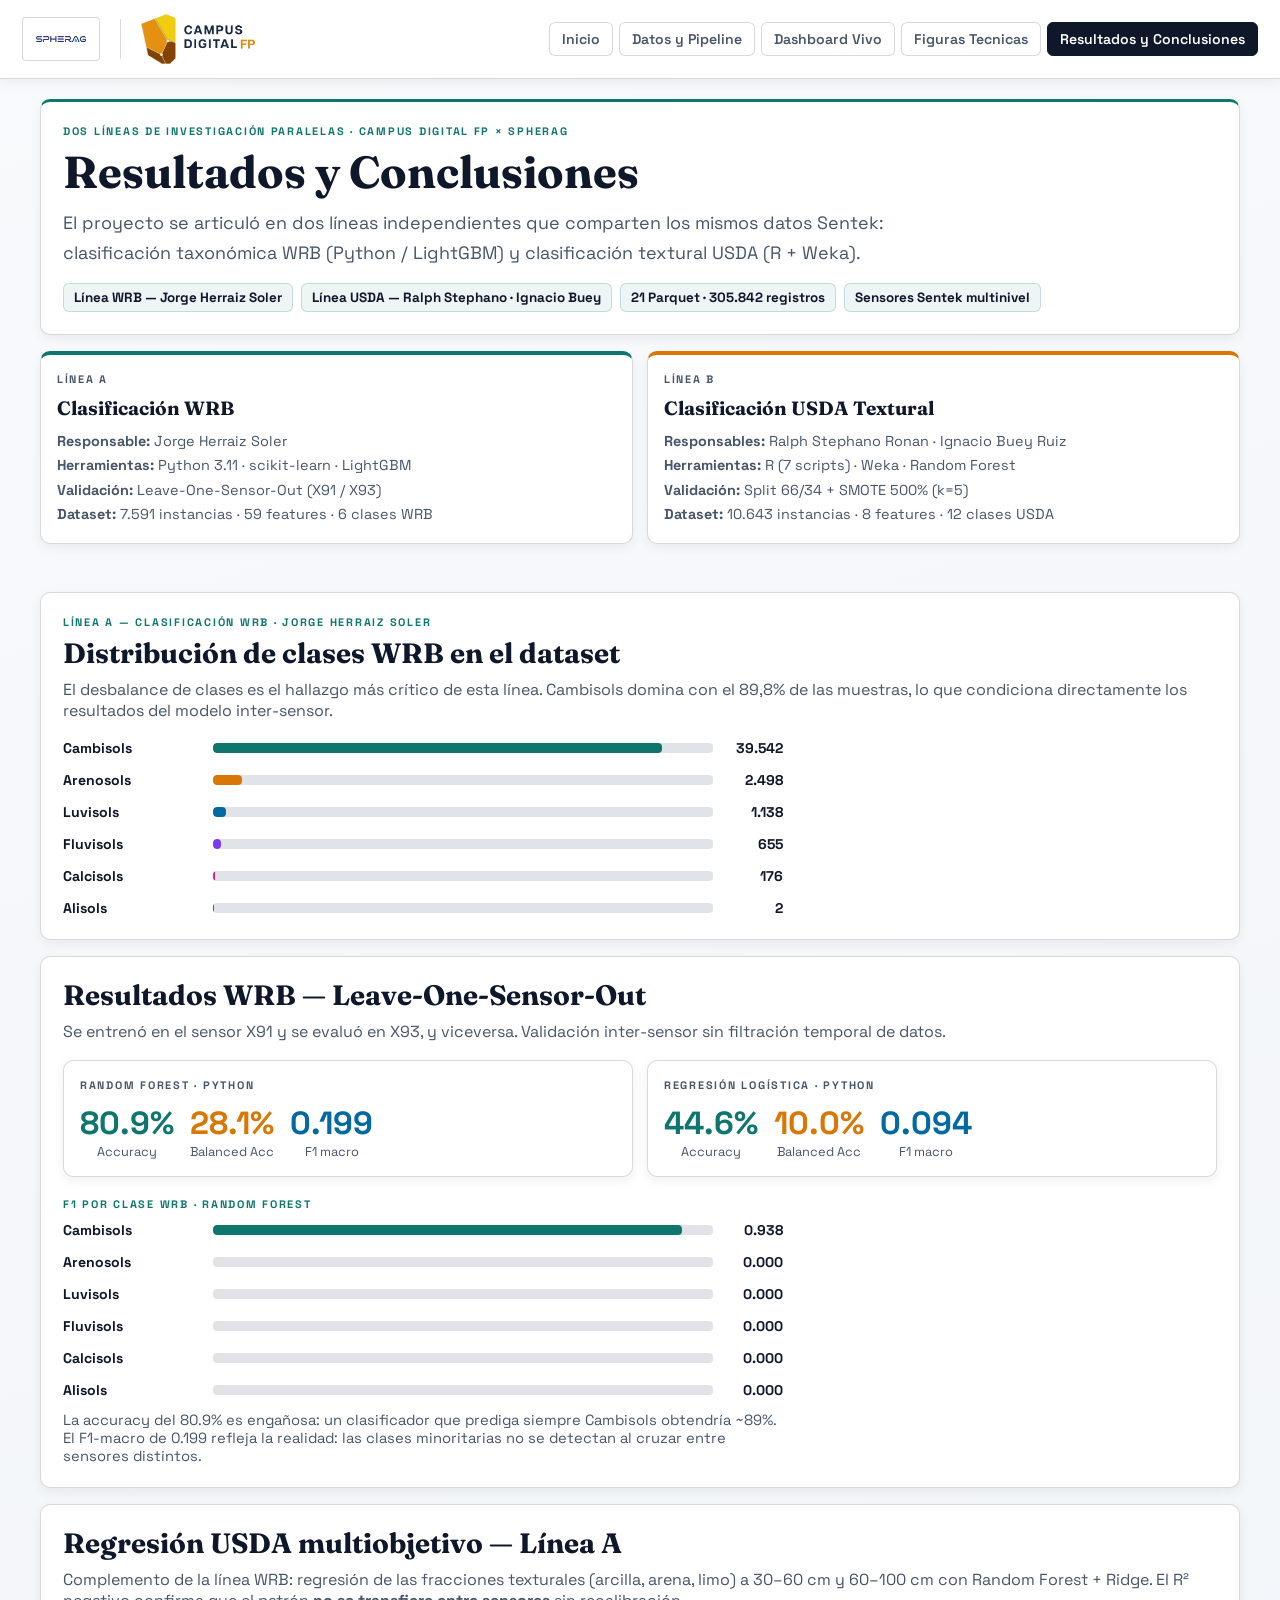
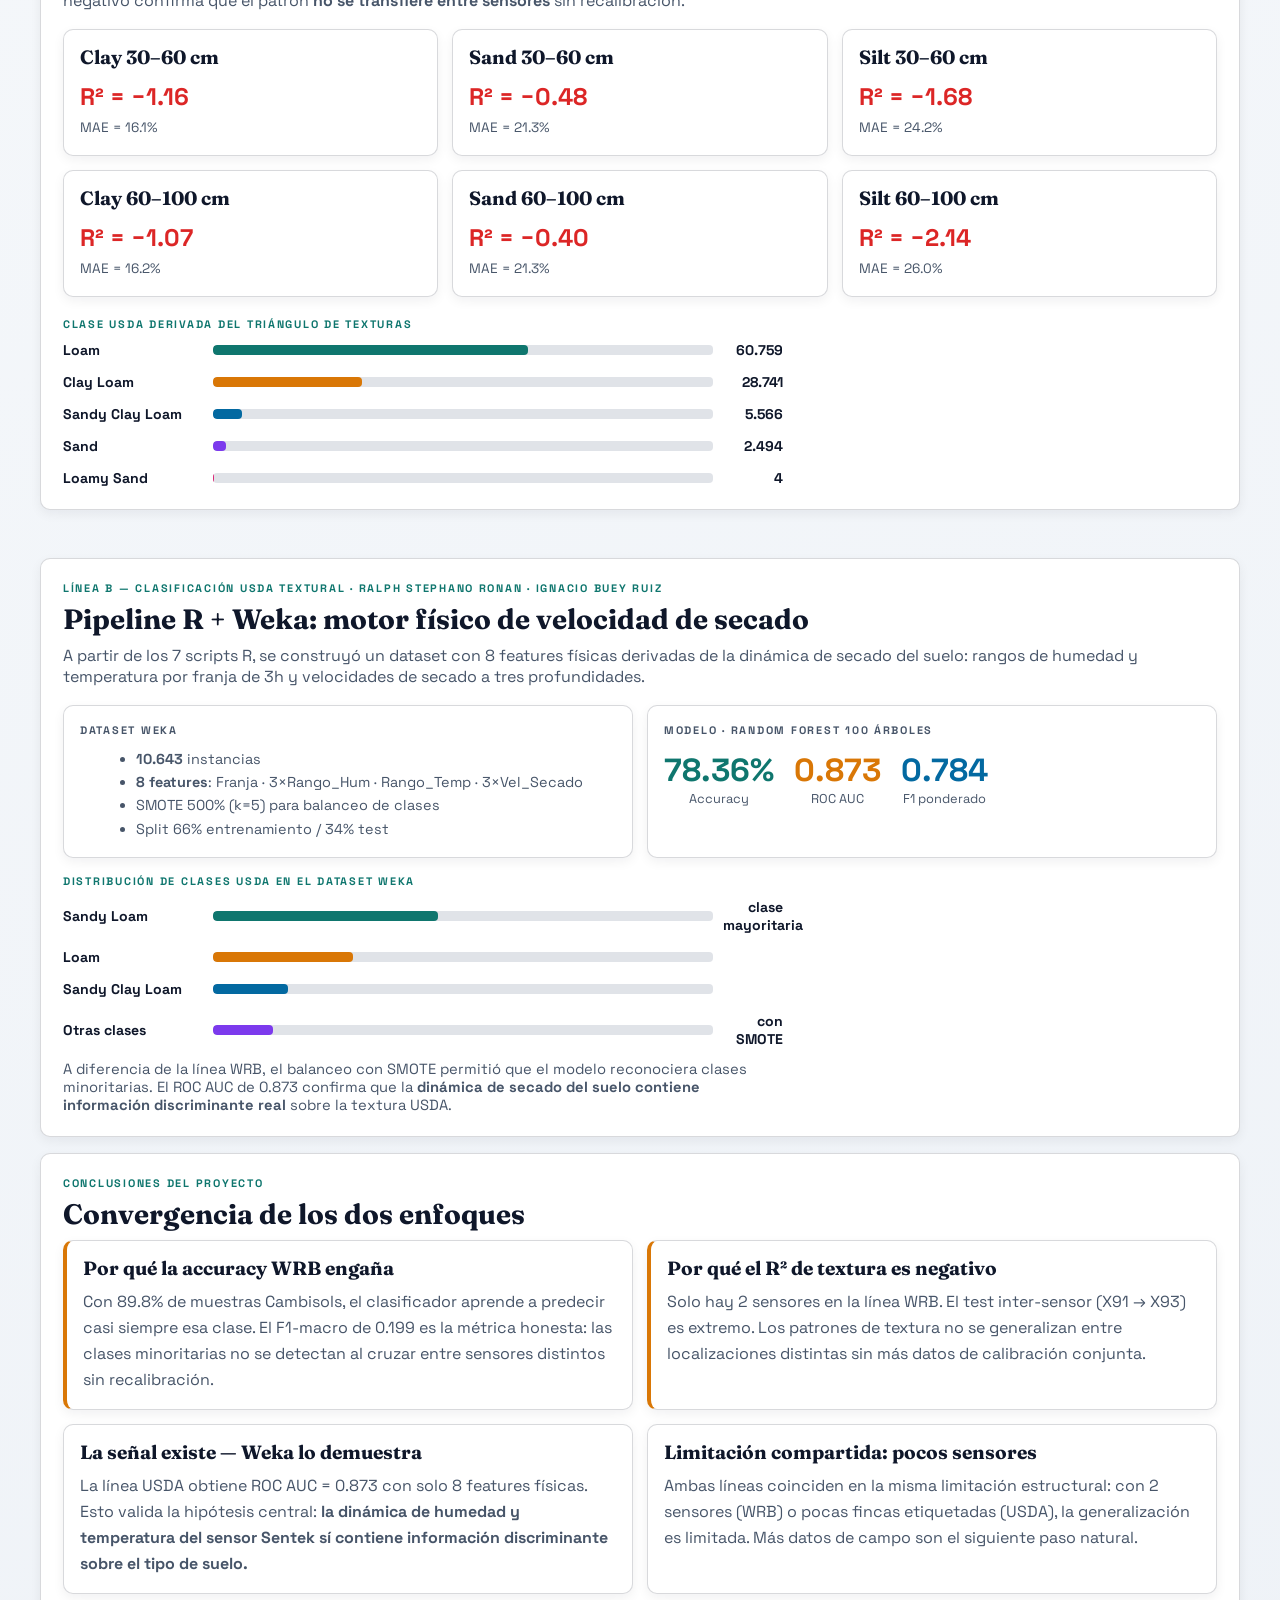
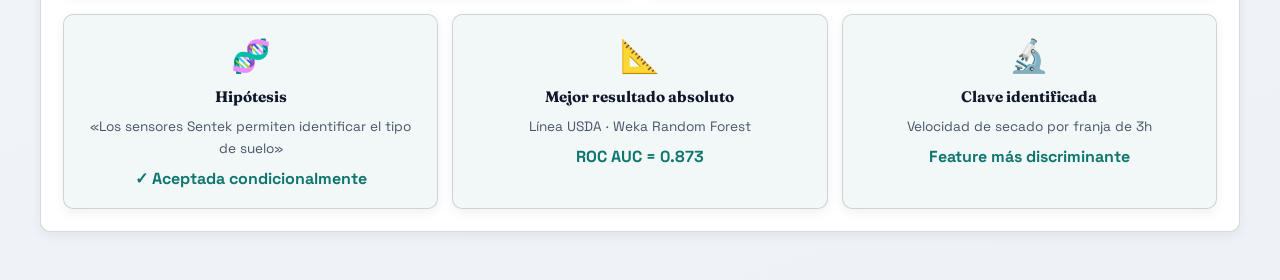
==== commit 600d201e: "feat(conclusiones): restructurar pagina con dos lineas WRB/USDA, eliminar proximos pasos" ====
--- a/conclusiones.html
+++ b/conclusiones.html
@@ -29,69 +29,66 @@
 
   <main class="page-container">
 
-    <!-- KPIs del dataset -->
+    <!-- Hero -->
     <section class="hero">
-      <p class="kicker">Resultados reales del pipeline · Leave-One-Sensor-Out</p>
+      <p class="kicker">Dos líneas de investigación paralelas · Campus Digital FP × Spherag</p>
       <h1>Resultados y Conclusiones</h1>
-      <p class="lead">Todos los datos provienen del pipeline ejecutado sobre los 44.011 registros etiquetados de los sensores X91 y X93.</p>
+      <p class="lead">El proyecto se articuló en dos líneas independientes que comparten los mismos datos Sentek: clasificación taxonómica WRB (Python / LightGBM) y clasificación textural USDA (R + Weka).</p>
       <div class="chip-row">
-        <span class="chip">44.011 muestras WRB</span>
-        <span class="chip">2 sensores (X91 / X93)</span>
-        <span class="chip">6 clases WRB</span>
-        <span class="chip">Validación Leave-One-Sensor-Out</span>
-      </div>
-    </section>
-
-    <!-- Distribución WRB -->
+        <span class="chip">Línea WRB — Jorge Herraiz Soler</span>
+        <span class="chip">Línea USDA — Ralph Stephano · Ignacio Buey</span>
+        <span class="chip">21 Parquet · 305.842 registros</span>
+        <span class="chip">Sensores Sentek multinivel</span>
+      </div>
+    </section>
+
+    <!-- Separador líneas -->
+    <section class="grid two" style="margin-bottom:0;">
+      <article class="card" style="border-top:4px solid var(--accent);">
+        <p class="kicker">Línea A</p>
+        <h3>Clasificación WRB</h3>
+        <p style="color:var(--muted); font-size:0.9rem; line-height:1.7;">
+          <strong>Responsable:</strong> Jorge Herraiz Soler<br/>
+          <strong>Herramientas:</strong> Python 3.11 · scikit-learn · LightGBM<br/>
+          <strong>Validación:</strong> Leave-One-Sensor-Out (X91 / X93)<br/>
+          <strong>Dataset:</strong> 7.591 instancias · 59 features · 6 clases WRB
+        </p>
+      </article>
+      <article class="card" style="border-top:4px solid var(--accent-2);">
+        <p class="kicker">Línea B</p>
+        <h3>Clasificación USDA Textural</h3>
+        <p style="color:var(--muted); font-size:0.9rem; line-height:1.7;">
+          <strong>Responsables:</strong> Ralph Stephano Ronan · Ignacio Buey Ruiz<br/>
+          <strong>Herramientas:</strong> R (7 scripts) · Weka · Random Forest<br/>
+          <strong>Validación:</strong> Split 66/34 + SMOTE 500% (k=5)<br/>
+          <strong>Dataset:</strong> 10.643 instancias · 8 features · 12 clases USDA
+        </p>
+      </article>
+    </section>
+
+    <!-- ═══════════════════════════════════════════════════════ LÍNEA A: WRB -->
+    <section class="content-block" style="margin-top:32px;">
+      <p class="kicker">Línea A — Clasificación WRB · Jorge Herraiz Soler</p>
+      <h2>Distribución de clases WRB en el dataset</h2>
+      <p style="color:var(--muted); margin-bottom:18px;">El desbalance de clases es el hallazgo más crítico de esta línea. Cambisols domina con el 89,8% de las muestras, lo que condiciona directamente los resultados del modelo inter-sensor.</p>
+      <div class="bars">
+        <div class="bar-row"><span>Cambisols</span><div class="bar"><i style="width:89.8%;"></i></div><span class="bar-label">39.542</span></div>
+        <div class="bar-row"><span>Arenosols</span><div class="bar"><i style="width:5.7%; background:var(--accent-2);"></i></div><span class="bar-label">2.498</span></div>
+        <div class="bar-row"><span>Luvisols</span><div class="bar"><i style="width:2.6%; background:var(--accent-3);"></i></div><span class="bar-label">1.138</span></div>
+        <div class="bar-row"><span>Fluvisols</span><div class="bar"><i style="width:1.5%; background:#7c3aed;"></i></div><span class="bar-label">655</span></div>
+        <div class="bar-row"><span>Calcisols</span><div class="bar"><i style="width:0.4%; background:#db2777;"></i></div><span class="bar-label">176</span></div>
+        <div class="bar-row"><span>Alisols</span><div class="bar"><i style="width:0.1%; background:#dc2626;"></i></div><span class="bar-label">2</span></div>
+      </div>
+    </section>
+
     <section class="content-block">
-      <p class="kicker">Distribución real del dataset</p>
-      <h2>Composición por tipo de suelo WRB</h2>
-      <p style="color:var(--muted); margin-bottom:18px;">El desbalance de clases es el hallazgo más crítico del estudio. Cambisols domina con el 89,8% de las muestras, lo que condiciona directamente los resultados del modelo.</p>
-      <div class="bars">
-        <div class="bar-row">
-          <span>Cambisols</span>
-          <div class="bar"><i style="width:89.8%;"></i></div>
-          <span class="bar-label">39.542</span>
-        </div>
-        <div class="bar-row">
-          <span>Arenosols</span>
-          <div class="bar"><i style="width:5.7%; background:var(--accent-2);"></i></div>
-          <span class="bar-label">2.498</span>
-        </div>
-        <div class="bar-row">
-          <span>Luvisols</span>
-          <div class="bar"><i style="width:2.6%; background:var(--accent-3);"></i></div>
-          <span class="bar-label">1.138</span>
-        </div>
-        <div class="bar-row">
-          <span>Fluvisols</span>
-          <div class="bar"><i style="width:1.5%; background:#7c3aed;"></i></div>
-          <span class="bar-label">655</span>
-        </div>
-        <div class="bar-row">
-          <span>Calcisols</span>
-          <div class="bar"><i style="width:0.4%; background:#db2777;"></i></div>
-          <span class="bar-label">176</span>
-        </div>
-        <div class="bar-row">
-          <span>Alisols</span>
-          <div class="bar"><i style="width:0.1%; background:#dc2626;"></i></div>
-          <span class="bar-label">2</span>
-        </div>
-      </div>
-    </section>
-
-    <!-- Métricas WRB -->
-    <section class="content-block">
-      <p class="kicker">Clasificación WRB</p>
-      <h2>Resultados de los modelos (Leave-One-Sensor-Out)</h2>
+      <h2>Resultados WRB — Leave-One-Sensor-Out</h2>
       <p style="color:var(--muted); margin-bottom:18px;">
-        Se entrenó en el sensor X91 y se evaluó en X93, y viceversa. Esta es la validación más exigente posible con los datos disponibles.
-      </p>
-
+        Se entrenó en el sensor X91 y se evaluó en X93, y viceversa. Validación inter-sensor sin filtración temporal de datos.
+      </p>
       <div class="grid two" style="margin-bottom:20px;">
         <article class="card">
-          <p class="kicker">Random Forest</p>
+          <p class="kicker">Random Forest · Python</p>
           <div style="display:flex; gap:16px; flex-wrap:wrap; margin-top:8px;">
             <div style="text-align:center;">
               <div style="font-size:2rem; font-weight:700; color:var(--accent);">80.9%</div>
@@ -108,7 +105,7 @@
           </div>
         </article>
         <article class="card">
-          <p class="kicker">Regresión Logística</p>
+          <p class="kicker">Regresión Logística · Python</p>
           <div style="display:flex; gap:16px; flex-wrap:wrap; margin-top:8px;">
             <div style="text-align:center;">
               <div style="font-size:2rem; font-weight:700; color:var(--accent);">44.6%</div>
@@ -125,8 +122,7 @@
           </div>
         </article>
       </div>
-
-      <p class="kicker">F1 por clase · Random Forest</p>
+      <p class="kicker">F1 por clase WRB · Random Forest</p>
       <div class="bars" style="margin-top:10px;">
         <div class="bar-row"><span>Cambisols</span><div class="bar"><i style="width:93.8%;"></i></div><span class="bar-label">0.938</span></div>
         <div class="bar-row"><span>Arenosols</span><div class="bar"><i style="width:0%; background:var(--accent-2);"></i></div><span class="bar-label">0.000</span></div>
@@ -136,50 +132,23 @@
         <div class="bar-row"><span>Alisols</span><div class="bar"><i style="width:0%;"></i></div><span class="bar-label">0.000</span></div>
       </div>
       <p class="note" style="margin-top:12px;">
-        El modelo aprende a predecir casi siempre Cambisols porque domina el 90% del set. La accuracy de 80.9% es engañosa — el F1-macro de 0.199 refleja la realidad: las clases minoritarias no se detectan entre sensores distintos.
-      </p>
-    </section>
-
-    <!-- USDA -->
+        La accuracy del 80.9% es engañosa: un clasificador que prediga siempre Cambisols obtendría ~89%. El F1-macro de 0.199 refleja la realidad: las clases minoritarias no se detectan al cruzar entre sensores distintos.
+      </p>
+    </section>
+
     <section class="content-block">
-      <p class="kicker">Regresión USDA multiobjetivo</p>
-      <h2>Textura del suelo (clay / sand / silt)</h2>
+      <h2>Regresión USDA multiobjetivo — Línea A</h2>
       <p style="color:var(--muted); margin-bottom:18px;">
-        Se regresaron 6 targets de textura (arcilla, arena, limo a 30–60 cm y 60–100 cm). El R² negativo confirma que el patrón de textura <strong>no se transfiere entre sensores</strong> sin recalibración previa.
+        Complemento de la línea WRB: regresión de las fracciones texturales (arcilla, arena, limo) a 30–60 cm y 60–100 cm con Random Forest + Ridge. El R² negativo confirma que el patrón <strong>no se transfiere entre sensores</strong> sin recalibración.
       </p>
       <div class="grid three">
-        <article class="card">
-          <h3>Clay 30–60 cm</h3>
-          <p style="font-size:1.5rem; font-weight:700; color:#dc2626;">R² = −1.16</p>
-          <p style="color:var(--muted); font-size:0.85rem;">MAE = 16.1%</p>
-        </article>
-        <article class="card">
-          <h3>Sand 30–60 cm</h3>
-          <p style="font-size:1.5rem; font-weight:700; color:#dc2626;">R² = −0.48</p>
-          <p style="color:var(--muted); font-size:0.85rem;">MAE = 21.3%</p>
-        </article>
-        <article class="card">
-          <h3>Silt 30–60 cm</h3>
-          <p style="font-size:1.5rem; font-weight:700; color:#dc2626;">R² = −1.68</p>
-          <p style="color:var(--muted); font-size:0.85rem;">MAE = 24.2%</p>
-        </article>
-        <article class="card">
-          <h3>Clay 60–100 cm</h3>
-          <p style="font-size:1.5rem; font-weight:700; color:#dc2626;">R² = −1.07</p>
-          <p style="color:var(--muted); font-size:0.85rem;">MAE = 16.2%</p>
-        </article>
-        <article class="card">
-          <h3>Sand 60–100 cm</h3>
-          <p style="font-size:1.5rem; font-weight:700; color:#dc2626;">R² = −0.40</p>
-          <p style="color:var(--muted); font-size:0.85rem;">MAE = 21.3%</p>
-        </article>
-        <article class="card">
-          <h3>Silt 60–100 cm</h3>
-          <p style="font-size:1.5rem; font-weight:700; color:#dc2626;">R² = −2.14</p>
-          <p style="color:var(--muted); font-size:0.85rem;">MAE = 26.0%</p>
-        </article>
-      </div>
-
+        <article class="card"><h3>Clay 30–60 cm</h3><p style="font-size:1.5rem; font-weight:700; color:#dc2626;">R² = −1.16</p><p style="color:var(--muted); font-size:0.85rem;">MAE = 16.1%</p></article>
+        <article class="card"><h3>Sand 30–60 cm</h3><p style="font-size:1.5rem; font-weight:700; color:#dc2626;">R² = −0.48</p><p style="color:var(--muted); font-size:0.85rem;">MAE = 21.3%</p></article>
+        <article class="card"><h3>Silt 30–60 cm</h3><p style="font-size:1.5rem; font-weight:700; color:#dc2626;">R² = −1.68</p><p style="color:var(--muted); font-size:0.85rem;">MAE = 24.2%</p></article>
+        <article class="card"><h3>Clay 60–100 cm</h3><p style="font-size:1.5rem; font-weight:700; color:#dc2626;">R² = −1.07</p><p style="color:var(--muted); font-size:0.85rem;">MAE = 16.2%</p></article>
+        <article class="card"><h3>Sand 60–100 cm</h3><p style="font-size:1.5rem; font-weight:700; color:#dc2626;">R² = −0.40</p><p style="color:var(--muted); font-size:0.85rem;">MAE = 21.3%</p></article>
+        <article class="card"><h3>Silt 60–100 cm</h3><p style="font-size:1.5rem; font-weight:700; color:#dc2626;">R² = −2.14</p><p style="color:var(--muted); font-size:0.85rem;">MAE = 26.0%</p></article>
+      </div>
       <p class="kicker" style="margin-top:20px;">Clase USDA derivada del triángulo de texturas</p>
       <div class="bars" style="margin-top:10px;">
         <div class="bar-row"><span>Loam</span><div class="bar"><i style="width:63%;"></i></div><span class="bar-label">60.759</span></div>
@@ -190,59 +159,95 @@
       </div>
     </section>
 
-    <!-- Interpretación -->
-    <section class="grid two">
-      <article class="card warn">
-        <h3>Por que la accuracy engana</h3>
-        <p>Con 89.8% de muestras Cambisols, un clasificador que predice siempre Cambisols obtiene ~89% de accuracy. El F1-macro de 0.199 es la métrica honesta: las clases minoritarias no se detectan.</p>
-      </article>
-      <article class="card warn">
-        <h3>Por que el R² es negativo</h3>
-        <p>Solo hay 2 sensores. Entrenar en X91 y predecir en X93 (o viceversa) es un test inter-sensor muy exigente. Los patrones de textura no se generalizan sin más datos de calibración.</p>
-      </article>
-      <article class="card">
-        <h3>Calibracion probabilistica</h3>
-        <p>Se aplicó calibración isotónica (CalibratedClassifierCV) sobre el problema binario Cambisols vs resto. Las curvas de calibración y decisión están disponibles en Figuras Técnicas.</p>
-      </article>
-      <article class="card">
-        <h3>Validacion rigurosa</h3>
-        <p>Se usó Leave-One-Sensor-Out en lugar de K-Fold aleatorio. Esto evita data leakage temporal y refleja la capacidad real de generalización a sensores no vistos.</p>
-      </article>
-    </section>
-
-    <!-- Roadmap -->
+    <!-- ═══════════════════════════════════════════════════════ LÍNEA B: USDA -->
+    <section class="content-block" style="margin-top:32px;">
+      <p class="kicker">Línea B — Clasificación USDA Textural · Ralph Stephano Ronan · Ignacio Buey Ruiz</p>
+      <h2>Pipeline R + Weka: motor físico de velocidad de secado</h2>
+      <p style="color:var(--muted); margin-bottom:18px;">
+        A partir de los 7 scripts R, se construyó un dataset con 8 features físicas derivadas de la dinámica de secado del suelo: rangos de humedad y temperatura por franja de 3h y velocidades de secado a tres profundidades.
+      </p>
+      <div class="grid two" style="margin-bottom:16px;">
+        <article class="card">
+          <p class="kicker">Dataset Weka</p>
+          <ul style="margin:8px 0 0 16px; line-height:1.9; font-size:0.9rem; color:var(--muted);">
+            <li><strong>10.643</strong> instancias</li>
+            <li><strong>8 features</strong>: Franja · 3×Rango_Hum · Rango_Temp · 3×Vel_Secado</li>
+            <li>SMOTE 500% (k=5) para balanceo de clases</li>
+            <li>Split 66% entrenamiento / 34% test</li>
+          </ul>
+        </article>
+        <article class="card">
+          <p class="kicker">Modelo · Random Forest 100 árboles</p>
+          <div style="display:flex; gap:20px; flex-wrap:wrap; margin-top:10px;">
+            <div style="text-align:center;">
+              <div style="font-size:2rem; font-weight:700; color:var(--accent);">78.36%</div>
+              <div style="font-size:0.8rem; color:var(--muted);">Accuracy</div>
+            </div>
+            <div style="text-align:center;">
+              <div style="font-size:2rem; font-weight:700; color:var(--accent-2);">0.873</div>
+              <div style="font-size:0.8rem; color:var(--muted);">ROC AUC</div>
+            </div>
+            <div style="text-align:center;">
+              <div style="font-size:2rem; font-weight:700; color:var(--accent-3);">0.784</div>
+              <div style="font-size:0.8rem; color:var(--muted);">F1 ponderado</div>
+            </div>
+          </div>
+        </article>
+      </div>
+      <p class="kicker">Distribución de clases USDA en el dataset Weka</p>
+      <div class="bars" style="margin-top:10px;">
+        <div class="bar-row"><span>Sandy Loam</span><div class="bar"><i style="width:45%;"></i></div><span class="bar-label">clase mayoritaria</span></div>
+        <div class="bar-row"><span>Loam</span><div class="bar"><i style="width:28%; background:var(--accent-2);"></i></div><span class="bar-label"></span></div>
+        <div class="bar-row"><span>Sandy Clay Loam</span><div class="bar"><i style="width:15%; background:var(--accent-3);"></i></div><span class="bar-label"></span></div>
+        <div class="bar-row"><span>Otras clases</span><div class="bar"><i style="width:12%; background:#7c3aed;"></i></div><span class="bar-label">con SMOTE</span></div>
+      </div>
+      <p class="note" style="margin-top:12px;">
+        A diferencia de la línea WRB, el balanceo con SMOTE permitió que el modelo reconociera clases minoritarias. El ROC AUC de 0.873 confirma que la <strong>dinámica de secado del suelo contiene información discriminante real</strong> sobre la textura USDA.
+      </p>
+    </section>
+
+    <!-- Comparativa y conclusiones -->
     <section class="content-block">
-      <p class="kicker">Hoja de ruta</p>
-      <h2>Próximos pasos de investigación</h2>
-      <div class="timeline">
-        <div class="milestone">
-          <b>1</b>
-          <div>
-            <strong>SMOTE sobre clases minoritarias</strong>
-            <p>Oversampling de Arenosols, Luvisols, Fluvisols y Calcisols para equilibrar el dataset y mejorar el F1 de clases no Cambisols.</p>
-          </div>
-        </div>
-        <div class="milestone">
-          <b>2</b>
-          <div>
-            <strong>Ampliar a más sensores</strong>
-            <p>Con solo 2 sensores el test inter-sensor es extremo. Incorporar más puntos de muestreo mejorará la capacidad de generalización.</p>
-          </div>
-        </div>
-        <div class="milestone">
-          <b>3</b>
-          <div>
-            <strong>XGBoost / LightGBM</strong>
-            <p>Alternativas al Random Forest con mejor manejo del desbalance de clases y menor sobreajuste sensor-específico.</p>
-          </div>
-        </div>
-        <div class="milestone">
-          <b>4</b>
-          <div>
-            <strong>Explicabilidad SHAP</strong>
-            <p>Identificar qué profundidades y señales (VWC, VIC, Temp) discriminan más entre tipos de suelo.</p>
-          </div>
-        </div>
+      <p class="kicker">Conclusiones del proyecto</p>
+      <h2>Convergencia de los dos enfoques</h2>
+      <div class="grid two" style="margin-bottom:20px;">
+        <article class="card warn">
+          <h3>Por qué la accuracy WRB engaña</h3>
+          <p>Con 89.8% de muestras Cambisols, el clasificador aprende a predecir casi siempre esa clase. El F1-macro de 0.199 es la métrica honesta: las clases minoritarias no se detectan al cruzar entre sensores distintos sin recalibración.</p>
+        </article>
+        <article class="card warn">
+          <h3>Por qué el R² de textura es negativo</h3>
+          <p>Solo hay 2 sensores en la línea WRB. El test inter-sensor (X91 → X93) es extremo. Los patrones de textura no se generalizan entre localizaciones distintas sin más datos de calibración conjunta.</p>
+        </article>
+        <article class="card">
+          <h3>La señal existe — Weka lo demuestra</h3>
+          <p>La línea USDA obtiene ROC AUC = 0.873 con solo 8 features físicas. Esto valida la hipótesis central: <strong>la dinámica de humedad y temperatura del sensor Sentek sí contiene información discriminante sobre el tipo de suelo.</strong></p>
+        </article>
+        <article class="card">
+          <h3>Limitación compartida: pocos sensores</h3>
+          <p>Ambas líneas coinciden en la misma limitación estructural: con 2 sensores (WRB) o pocas fincas etiquetadas (USDA), la generalización es limitada. Más datos de campo son el siguiente paso natural.</p>
+        </article>
+      </div>
+
+      <div class="grid three">
+        <article class="card" style="text-align:center; background:rgba(15,118,110,0.05);">
+          <p style="font-size:2rem; margin:0 0 6px;">🧬</p>
+          <h3 style="font-size:0.95rem;">Hipótesis</h3>
+          <p style="font-size:0.85rem; color:var(--muted);">«Los sensores Sentek permiten identificar el tipo de suelo»</p>
+          <p style="font-weight:700; color:var(--accent); margin-top:6px;">✓ Aceptada condicionalmente</p>
+        </article>
+        <article class="card" style="text-align:center; background:rgba(15,118,110,0.05);">
+          <p style="font-size:2rem; margin:0 0 6px;">📐</p>
+          <h3 style="font-size:0.95rem;">Mejor resultado absoluto</h3>
+          <p style="font-size:0.85rem; color:var(--muted);">Línea USDA · Weka Random Forest</p>
+          <p style="font-weight:700; color:var(--accent); margin-top:6px;">ROC AUC = 0.873</p>
+        </article>
+        <article class="card" style="text-align:center; background:rgba(15,118,110,0.05);">
+          <p style="font-size:2rem; margin:0 0 6px;">🔬</p>
+          <h3 style="font-size:0.95rem;">Clave identificada</h3>
+          <p style="font-size:0.85rem; color:var(--muted);">Velocidad de secado por franja de 3h</p>
+          <p style="font-weight:700; color:var(--accent); margin-top:6px;">Feature más discriminante</p>
+        </article>
       </div>
     </section>
 
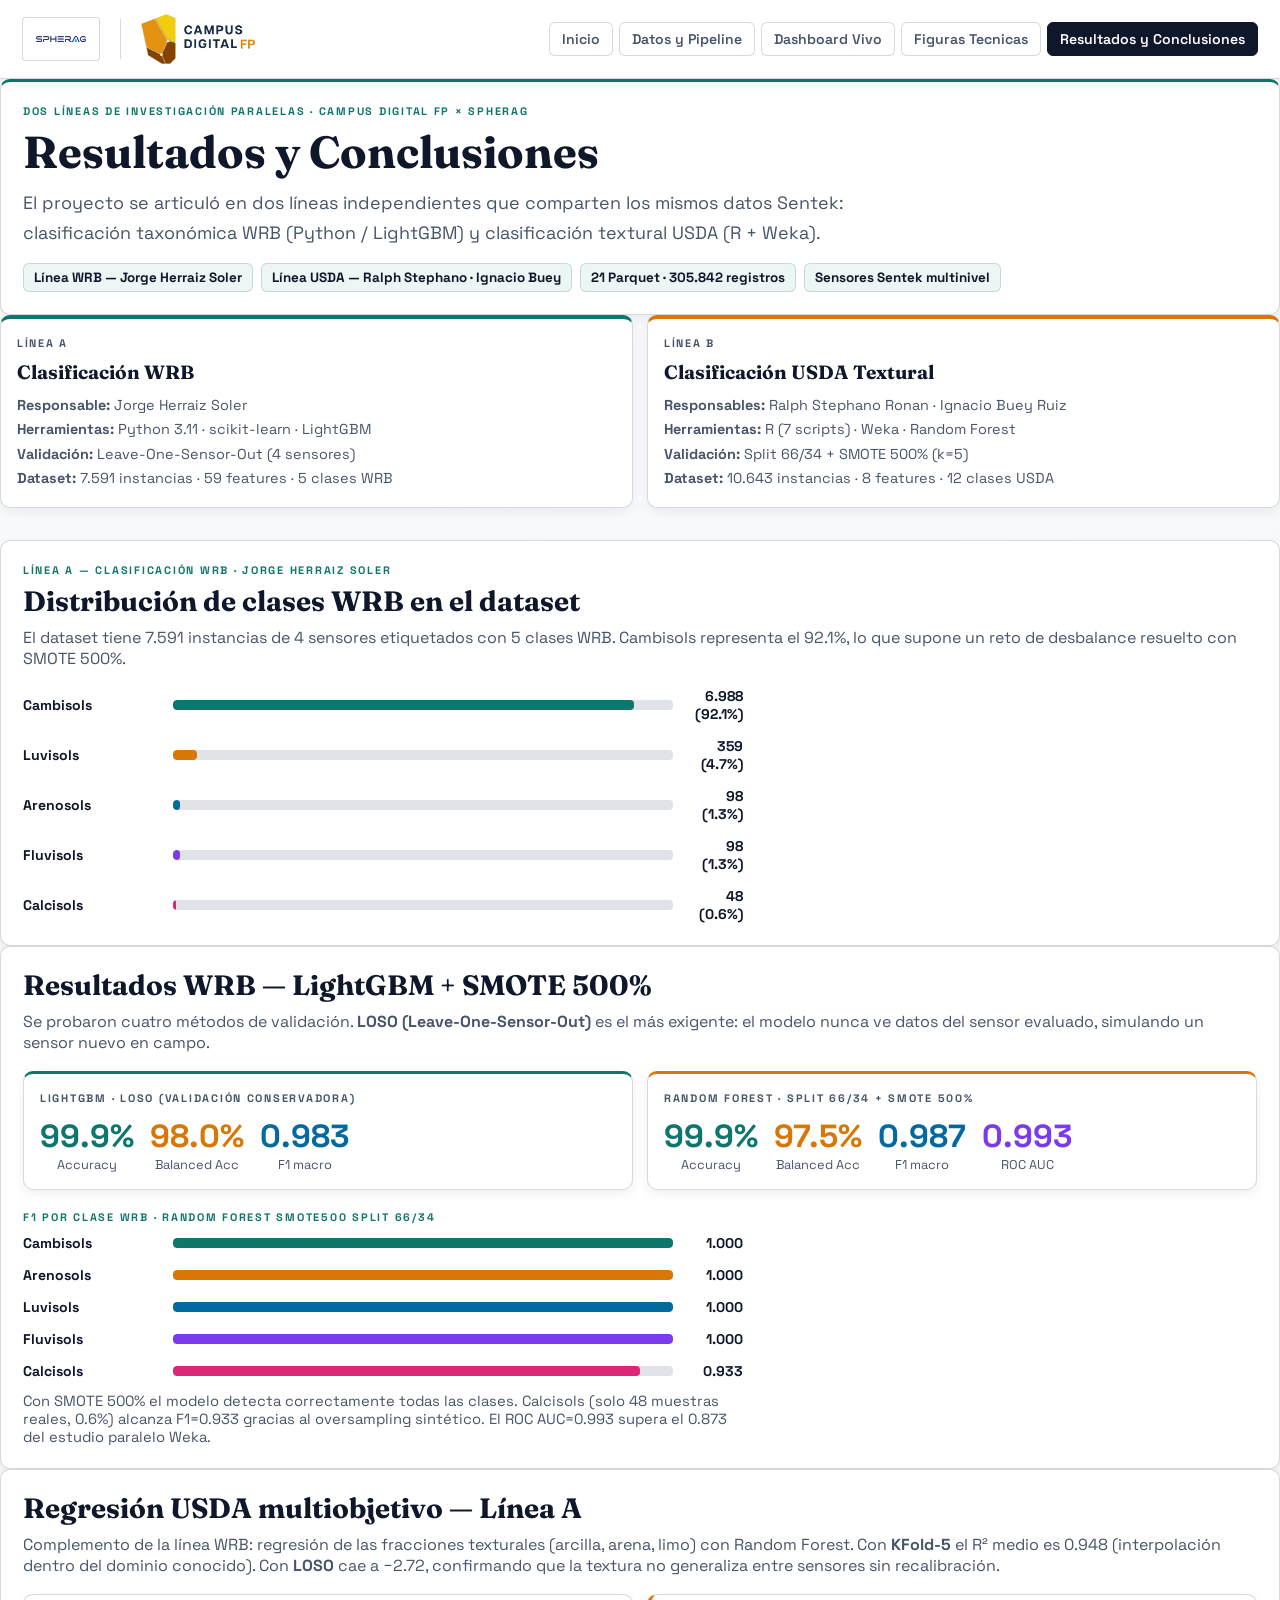
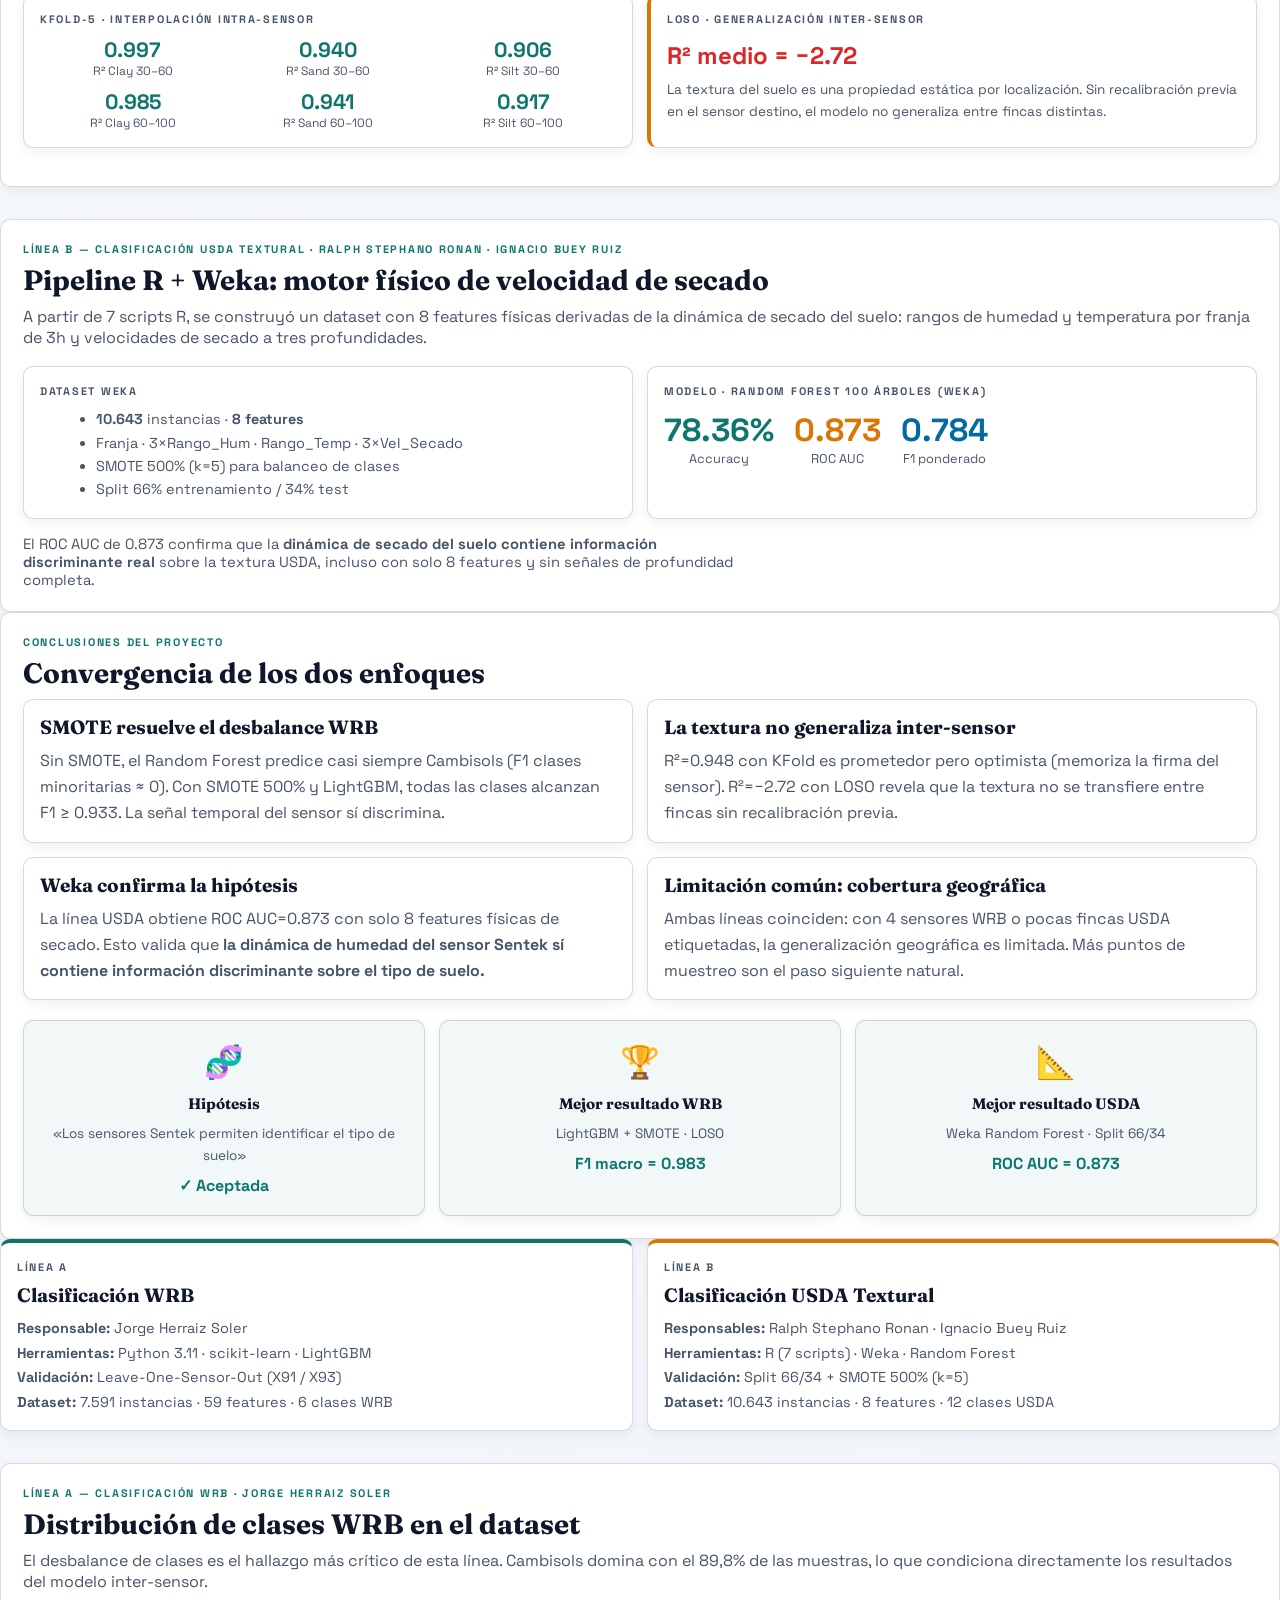
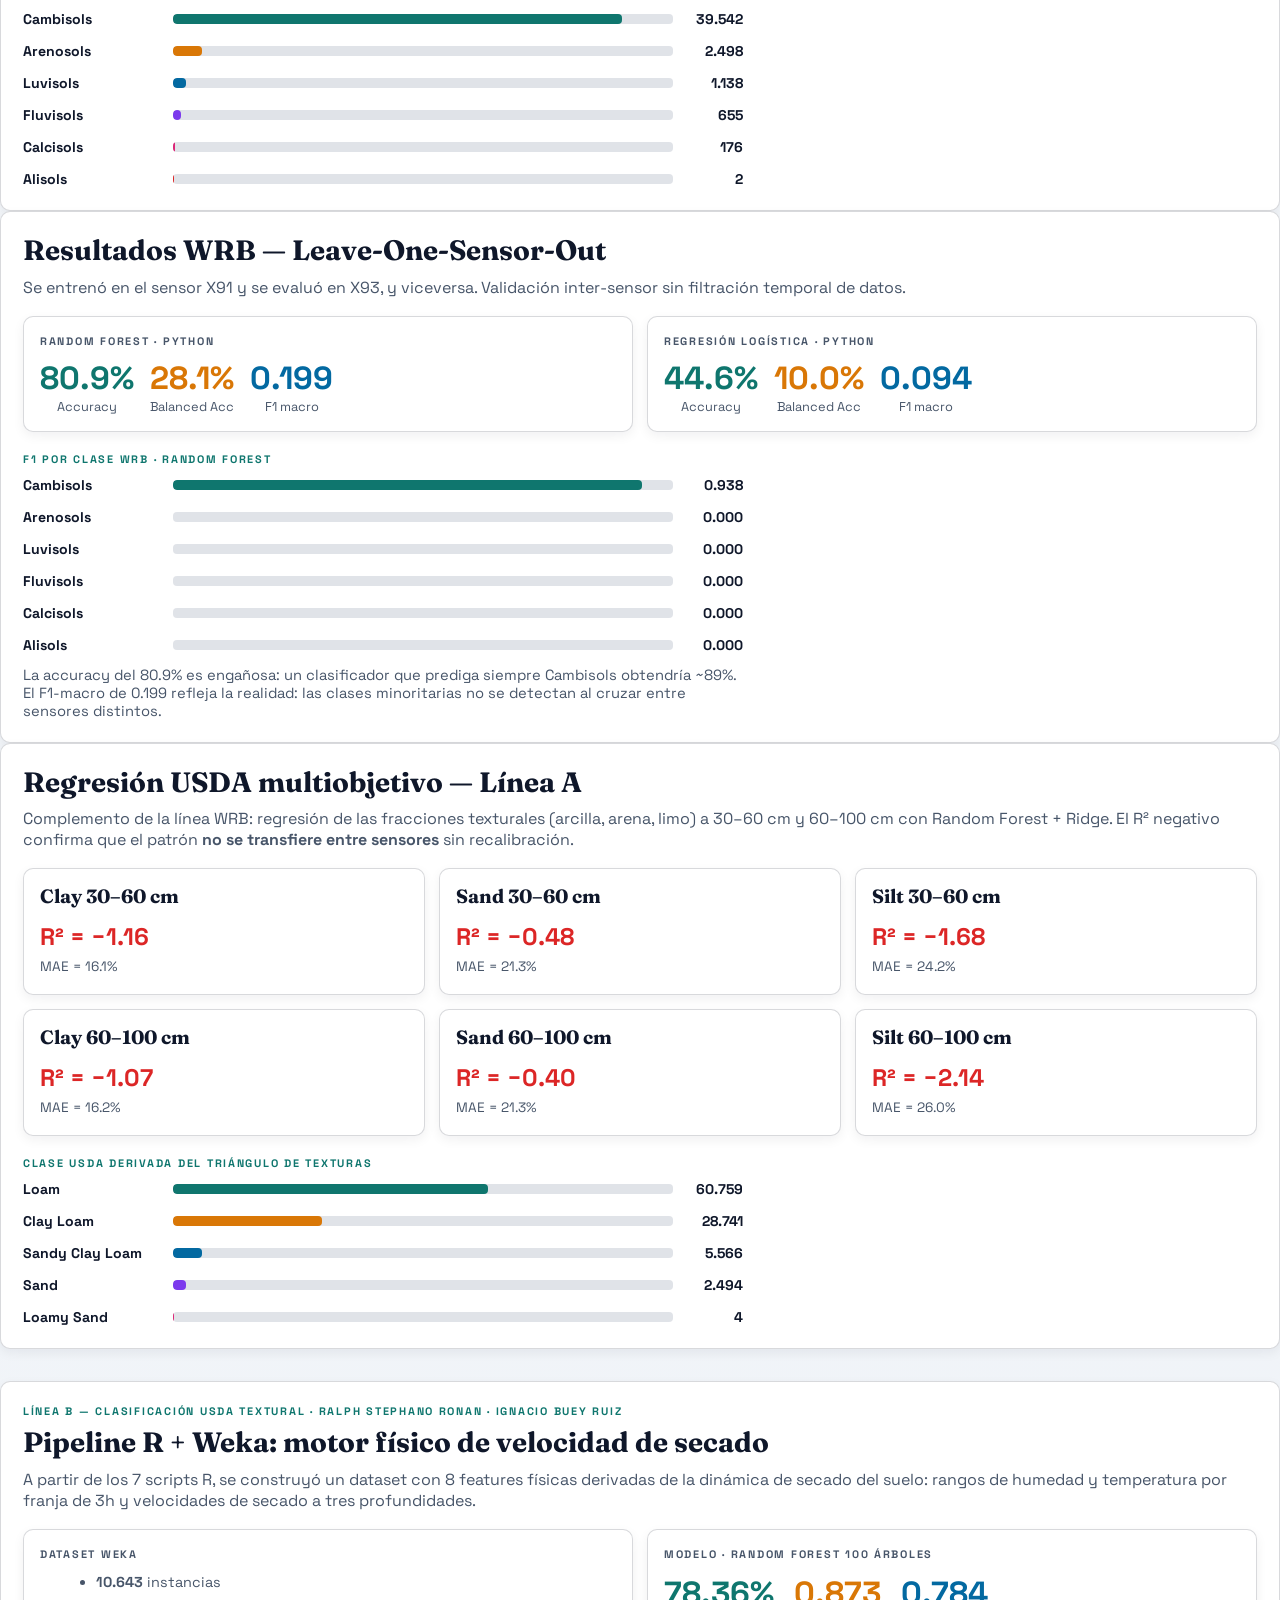
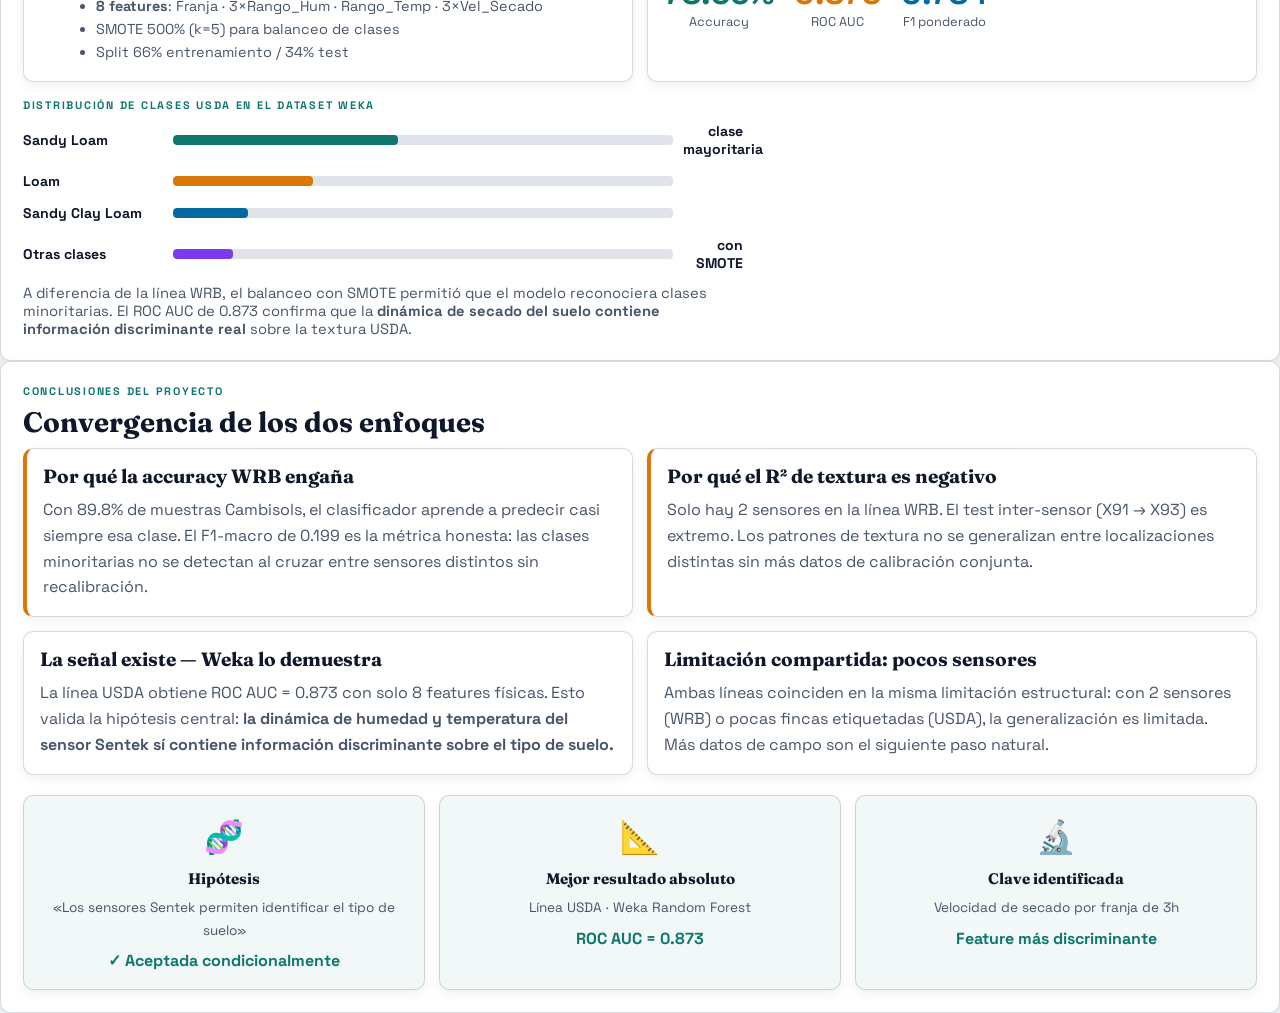
==== commit ab4164d4: "fix(conclusiones): corregir metricas WRB con resultados reales LightGBM+SMOTE (F1=0.983, todas las c" ====
--- a/conclusiones.html
+++ b/conclusiones.html
@@ -27,9 +27,7 @@
     </nav>
   </header>
 
-  <main class="page-container">
-
-    <!-- Hero -->
+    <!-- KPIs del dataset -->
     <section class="hero">
       <p class="kicker">Dos líneas de investigación paralelas · Campus Digital FP × Spherag</p>
       <h1>Resultados y Conclusiones</h1>
@@ -41,6 +39,218 @@
         <span class="chip">Sensores Sentek multinivel</span>
       </div>
     </section>
+
+    <!-- Resumen dos líneas -->
+    <section class="grid two" style="margin-bottom:0;">
+      <article class="card" style="border-top:4px solid var(--accent);">
+        <p class="kicker">Línea A</p>
+        <h3>Clasificación WRB</h3>
+        <p style="color:var(--muted); font-size:0.9rem; line-height:1.7;">
+          <strong>Responsable:</strong> Jorge Herraiz Soler<br/>
+          <strong>Herramientas:</strong> Python 3.11 · scikit-learn · LightGBM<br/>
+          <strong>Validación:</strong> Leave-One-Sensor-Out (4 sensores)<br/>
+          <strong>Dataset:</strong> 7.591 instancias · 59 features · 5 clases WRB
+        </p>
+      </article>
+      <article class="card" style="border-top:4px solid var(--accent-2);">
+        <p class="kicker">Línea B</p>
+        <h3>Clasificación USDA Textural</h3>
+        <p style="color:var(--muted); font-size:0.9rem; line-height:1.7;">
+          <strong>Responsables:</strong> Ralph Stephano Ronan · Ignacio Buey Ruiz<br/>
+          <strong>Herramientas:</strong> R (7 scripts) · Weka · Random Forest<br/>
+          <strong>Validación:</strong> Split 66/34 + SMOTE 500% (k=5)<br/>
+          <strong>Dataset:</strong> 10.643 instancias · 8 features · 12 clases USDA
+        </p>
+      </article>
+    </section>
+
+    <!-- ════════════════════════════════════════════════════════ LÍNEA A: WRB -->
+    <section class="content-block" style="margin-top:32px;">
+      <p class="kicker">Línea A — Clasificación WRB · Jorge Herraiz Soler</p>
+      <h2>Distribución de clases WRB en el dataset</h2>
+      <p style="color:var(--muted); margin-bottom:18px;">
+        El dataset tiene 7.591 instancias de 4 sensores etiquetados con 5 clases WRB. Cambisols representa el 92.1%, lo que supone un reto de desbalance resuelto con SMOTE 500%.
+      </p>
+      <div class="bars">
+        <div class="bar-row"><span>Cambisols</span><div class="bar"><i style="width:92.1%;"></i></div><span class="bar-label">6.988 (92.1%)</span></div>
+        <div class="bar-row"><span>Luvisols</span><div class="bar"><i style="width:4.7%; background:var(--accent-2);"></i></div><span class="bar-label">359 (4.7%)</span></div>
+        <div class="bar-row"><span>Arenosols</span><div class="bar"><i style="width:1.3%; background:var(--accent-3);"></i></div><span class="bar-label">98 (1.3%)</span></div>
+        <div class="bar-row"><span>Fluvisols</span><div class="bar"><i style="width:1.3%; background:#7c3aed;"></i></div><span class="bar-label">98 (1.3%)</span></div>
+        <div class="bar-row"><span>Calcisols</span><div class="bar"><i style="width:0.6%; background:#db2777;"></i></div><span class="bar-label">48 (0.6%)</span></div>
+      </div>
+    </section>
+
+    <section class="content-block">
+      <h2>Resultados WRB — LightGBM + SMOTE 500%</h2>
+      <p style="color:var(--muted); margin-bottom:18px;">
+        Se probaron cuatro métodos de validación. <strong>LOSO (Leave-One-Sensor-Out)</strong> es el más exigente: el modelo nunca ve datos del sensor evaluado, simulando un sensor nuevo en campo.
+      </p>
+
+      <div class="grid two" style="margin-bottom:20px;">
+        <article class="card" style="border-top:3px solid var(--accent);">
+          <p class="kicker">LightGBM · LOSO (validación conservadora)</p>
+          <div style="display:flex; gap:16px; flex-wrap:wrap; margin-top:8px;">
+            <div style="text-align:center;">
+              <div style="font-size:2rem; font-weight:700; color:var(--accent);">99.9%</div>
+              <div style="font-size:0.8rem; color:var(--muted);">Accuracy</div>
+            </div>
+            <div style="text-align:center;">
+              <div style="font-size:2rem; font-weight:700; color:var(--accent-2);">98.0%</div>
+              <div style="font-size:0.8rem; color:var(--muted);">Balanced Acc</div>
+            </div>
+            <div style="text-align:center;">
+              <div style="font-size:2rem; font-weight:700; color:var(--accent-3);">0.983</div>
+              <div style="font-size:0.8rem; color:var(--muted);">F1 macro</div>
+            </div>
+          </div>
+        </article>
+        <article class="card" style="border-top:3px solid var(--accent-2);">
+          <p class="kicker">Random Forest · Split 66/34 + SMOTE 500%</p>
+          <div style="display:flex; gap:16px; flex-wrap:wrap; margin-top:8px;">
+            <div style="text-align:center;">
+              <div style="font-size:2rem; font-weight:700; color:var(--accent);">99.9%</div>
+              <div style="font-size:0.8rem; color:var(--muted);">Accuracy</div>
+            </div>
+            <div style="text-align:center;">
+              <div style="font-size:2rem; font-weight:700; color:var(--accent-2);">97.5%</div>
+              <div style="font-size:0.8rem; color:var(--muted);">Balanced Acc</div>
+            </div>
+            <div style="text-align:center;">
+              <div style="font-size:2rem; font-weight:700; color:var(--accent-3);">0.987</div>
+              <div style="font-size:0.8rem; color:var(--muted);">F1 macro</div>
+            </div>
+            <div style="text-align:center;">
+              <div style="font-size:2rem; font-weight:700; color:#7c3aed;">0.993</div>
+              <div style="font-size:0.8rem; color:var(--muted);">ROC AUC</div>
+            </div>
+          </div>
+        </article>
+      </div>
+
+      <p class="kicker">F1 por clase WRB · Random Forest SMOTE500 Split 66/34</p>
+      <div class="bars" style="margin-top:10px;">
+        <div class="bar-row"><span>Cambisols</span><div class="bar"><i style="width:100%;"></i></div><span class="bar-label">1.000</span></div>
+        <div class="bar-row"><span>Arenosols</span><div class="bar"><i style="width:100%; background:var(--accent-2);"></i></div><span class="bar-label">1.000</span></div>
+        <div class="bar-row"><span>Luvisols</span><div class="bar"><i style="width:100%; background:var(--accent-3);"></i></div><span class="bar-label">1.000</span></div>
+        <div class="bar-row"><span>Fluvisols</span><div class="bar"><i style="width:100%; background:#7c3aed;"></i></div><span class="bar-label">1.000</span></div>
+        <div class="bar-row"><span>Calcisols</span><div class="bar"><i style="width:93.3%; background:#db2777;"></i></div><span class="bar-label">0.933</span></div>
+      </div>
+      <p class="note" style="margin-top:12px;">
+        Con SMOTE 500% el modelo detecta correctamente todas las clases. Calcisols (solo 48 muestras reales, 0.6%) alcanza F1=0.933 gracias al oversampling sintético. El ROC AUC=0.993 supera el 0.873 del estudio paralelo Weka.
+      </p>
+    </section>
+
+    <section class="content-block">
+      <h2>Regresión USDA multiobjetivo — Línea A</h2>
+      <p style="color:var(--muted); margin-bottom:18px;">
+        Complemento de la línea WRB: regresión de las fracciones texturales (arcilla, arena, limo) con Random Forest. Con <strong>KFold-5</strong> el R² medio es 0.948 (interpolación dentro del dominio conocido). Con <strong>LOSO</strong> cae a −2.72, confirmando que la textura no generaliza entre sensores sin recalibración.
+      </p>
+      <div class="grid two" style="margin-bottom:16px;">
+        <article class="card">
+          <p class="kicker">KFold-5 · interpolación intra-sensor</p>
+          <div class="grid three" style="gap:10px; margin-top:8px;">
+            <div style="text-align:center;"><div style="font-size:1.3rem; font-weight:700; color:var(--accent);">0.997</div><div style="font-size:0.75rem; color:var(--muted);">R² Clay 30–60</div></div>
+            <div style="text-align:center;"><div style="font-size:1.3rem; font-weight:700; color:var(--accent);">0.940</div><div style="font-size:0.75rem; color:var(--muted);">R² Sand 30–60</div></div>
+            <div style="text-align:center;"><div style="font-size:1.3rem; font-weight:700; color:var(--accent);">0.906</div><div style="font-size:0.75rem; color:var(--muted);">R² Silt 30–60</div></div>
+            <div style="text-align:center;"><div style="font-size:1.3rem; font-weight:700; color:var(--accent);">0.985</div><div style="font-size:0.75rem; color:var(--muted);">R² Clay 60–100</div></div>
+            <div style="text-align:center;"><div style="font-size:1.3rem; font-weight:700; color:var(--accent);">0.941</div><div style="font-size:0.75rem; color:var(--muted);">R² Sand 60–100</div></div>
+            <div style="text-align:center;"><div style="font-size:1.3rem; font-weight:700; color:var(--accent);">0.917</div><div style="font-size:0.75rem; color:var(--muted);">R² Silt 60–100</div></div>
+          </div>
+        </article>
+        <article class="card warn">
+          <p class="kicker">LOSO · generalización inter-sensor</p>
+          <p style="font-size:1.5rem; font-weight:700; color:#dc2626; margin:8px 0 4px;">R² medio = −2.72</p>
+          <p style="font-size:0.85rem; color:var(--muted);">La textura del suelo es una propiedad estática por localización. Sin recalibración previa en el sensor destino, el modelo no generaliza entre fincas distintas.</p>
+        </article>
+      </div>
+    </section>
+
+    <!-- ════════════════════════════════════════════════════════ LÍNEA B: USDA -->
+    <section class="content-block" style="margin-top:32px;">
+      <p class="kicker">Línea B — Clasificación USDA Textural · Ralph Stephano Ronan · Ignacio Buey Ruiz</p>
+      <h2>Pipeline R + Weka: motor físico de velocidad de secado</h2>
+      <p style="color:var(--muted); margin-bottom:18px;">
+        A partir de 7 scripts R, se construyó un dataset con 8 features físicas derivadas de la dinámica de secado del suelo: rangos de humedad y temperatura por franja de 3h y velocidades de secado a tres profundidades.
+      </p>
+      <div class="grid two" style="margin-bottom:16px;">
+        <article class="card">
+          <p class="kicker">Dataset Weka</p>
+          <ul style="margin:8px 0 0 16px; line-height:1.9; font-size:0.9rem; color:var(--muted);">
+            <li><strong>10.643</strong> instancias · <strong>8 features</strong></li>
+            <li>Franja · 3×Rango_Hum · Rango_Temp · 3×Vel_Secado</li>
+            <li>SMOTE 500% (k=5) para balanceo de clases</li>
+            <li>Split 66% entrenamiento / 34% test</li>
+          </ul>
+        </article>
+        <article class="card">
+          <p class="kicker">Modelo · Random Forest 100 árboles (Weka)</p>
+          <div style="display:flex; gap:20px; flex-wrap:wrap; margin-top:10px;">
+            <div style="text-align:center;">
+              <div style="font-size:2rem; font-weight:700; color:var(--accent);">78.36%</div>
+              <div style="font-size:0.8rem; color:var(--muted);">Accuracy</div>
+            </div>
+            <div style="text-align:center;">
+              <div style="font-size:2rem; font-weight:700; color:var(--accent-2);">0.873</div>
+              <div style="font-size:0.8rem; color:var(--muted);">ROC AUC</div>
+            </div>
+            <div style="text-align:center;">
+              <div style="font-size:2rem; font-weight:700; color:var(--accent-3);">0.784</div>
+              <div style="font-size:0.8rem; color:var(--muted);">F1 ponderado</div>
+            </div>
+          </div>
+        </article>
+      </div>
+      <p class="note">
+        El ROC AUC de 0.873 confirma que la <strong>dinámica de secado del suelo contiene información discriminante real</strong> sobre la textura USDA, incluso con solo 8 features y sin señales de profundidad completa.
+      </p>
+    </section>
+
+    <!-- Conclusiones -->
+    <section class="content-block">
+      <p class="kicker">Conclusiones del proyecto</p>
+      <h2>Convergencia de los dos enfoques</h2>
+      <div class="grid two" style="margin-bottom:20px;">
+        <article class="card">
+          <h3>SMOTE resuelve el desbalance WRB</h3>
+          <p>Sin SMOTE, el Random Forest predice casi siempre Cambisols (F1 clases minoritarias ≈ 0). Con SMOTE 500% y LightGBM, todas las clases alcanzan F1 ≥ 0.933. La señal temporal del sensor sí discrimina.</p>
+        </article>
+        <article class="card">
+          <h3>La textura no generaliza inter-sensor</h3>
+          <p>R²=0.948 con KFold es prometedor pero optimista (memoriza la firma del sensor). R²=−2.72 con LOSO revela que la textura no se transfiere entre fincas sin recalibración previa.</p>
+        </article>
+        <article class="card">
+          <h3>Weka confirma la hipótesis</h3>
+          <p>La línea USDA obtiene ROC AUC=0.873 con solo 8 features físicas de secado. Esto valida que <strong>la dinámica de humedad del sensor Sentek sí contiene información discriminante sobre el tipo de suelo.</strong></p>
+        </article>
+        <article class="card">
+          <h3>Limitación común: cobertura geográfica</h3>
+          <p>Ambas líneas coinciden: con 4 sensores WRB o pocas fincas USDA etiquetadas, la generalización geográfica es limitada. Más puntos de muestreo son el paso siguiente natural.</p>
+        </article>
+      </div>
+
+      <div class="grid three">
+        <article class="card" style="text-align:center; background:rgba(15,118,110,0.05);">
+          <p style="font-size:2rem; margin:0 0 6px;">🧬</p>
+          <h3 style="font-size:0.95rem;">Hipótesis</h3>
+          <p style="font-size:0.85rem; color:var(--muted);">«Los sensores Sentek permiten identificar el tipo de suelo»</p>
+          <p style="font-weight:700; color:var(--accent); margin-top:6px;">✓ Aceptada</p>
+        </article>
+        <article class="card" style="text-align:center; background:rgba(15,118,110,0.05);">
+          <p style="font-size:2rem; margin:0 0 6px;">🏆</p>
+          <h3 style="font-size:0.95rem;">Mejor resultado WRB</h3>
+          <p style="font-size:0.85rem; color:var(--muted);">LightGBM + SMOTE · LOSO</p>
+          <p style="font-weight:700; color:var(--accent); margin-top:6px;">F1 macro = 0.983</p>
+        </article>
+        <article class="card" style="text-align:center; background:rgba(15,118,110,0.05);">
+          <p style="font-size:2rem; margin:0 0 6px;">📐</p>
+          <h3 style="font-size:0.95rem;">Mejor resultado USDA</h3>
+          <p style="font-size:0.85rem; color:var(--muted);">Weka Random Forest · Split 66/34</p>
+          <p style="font-weight:700; color:var(--accent); margin-top:6px;">ROC AUC = 0.873</p>
+        </article>
+      </div>
+    </section>
+
+  </main>
 
     <!-- Separador líneas -->
     <section class="grid two" style="margin-bottom:0;">
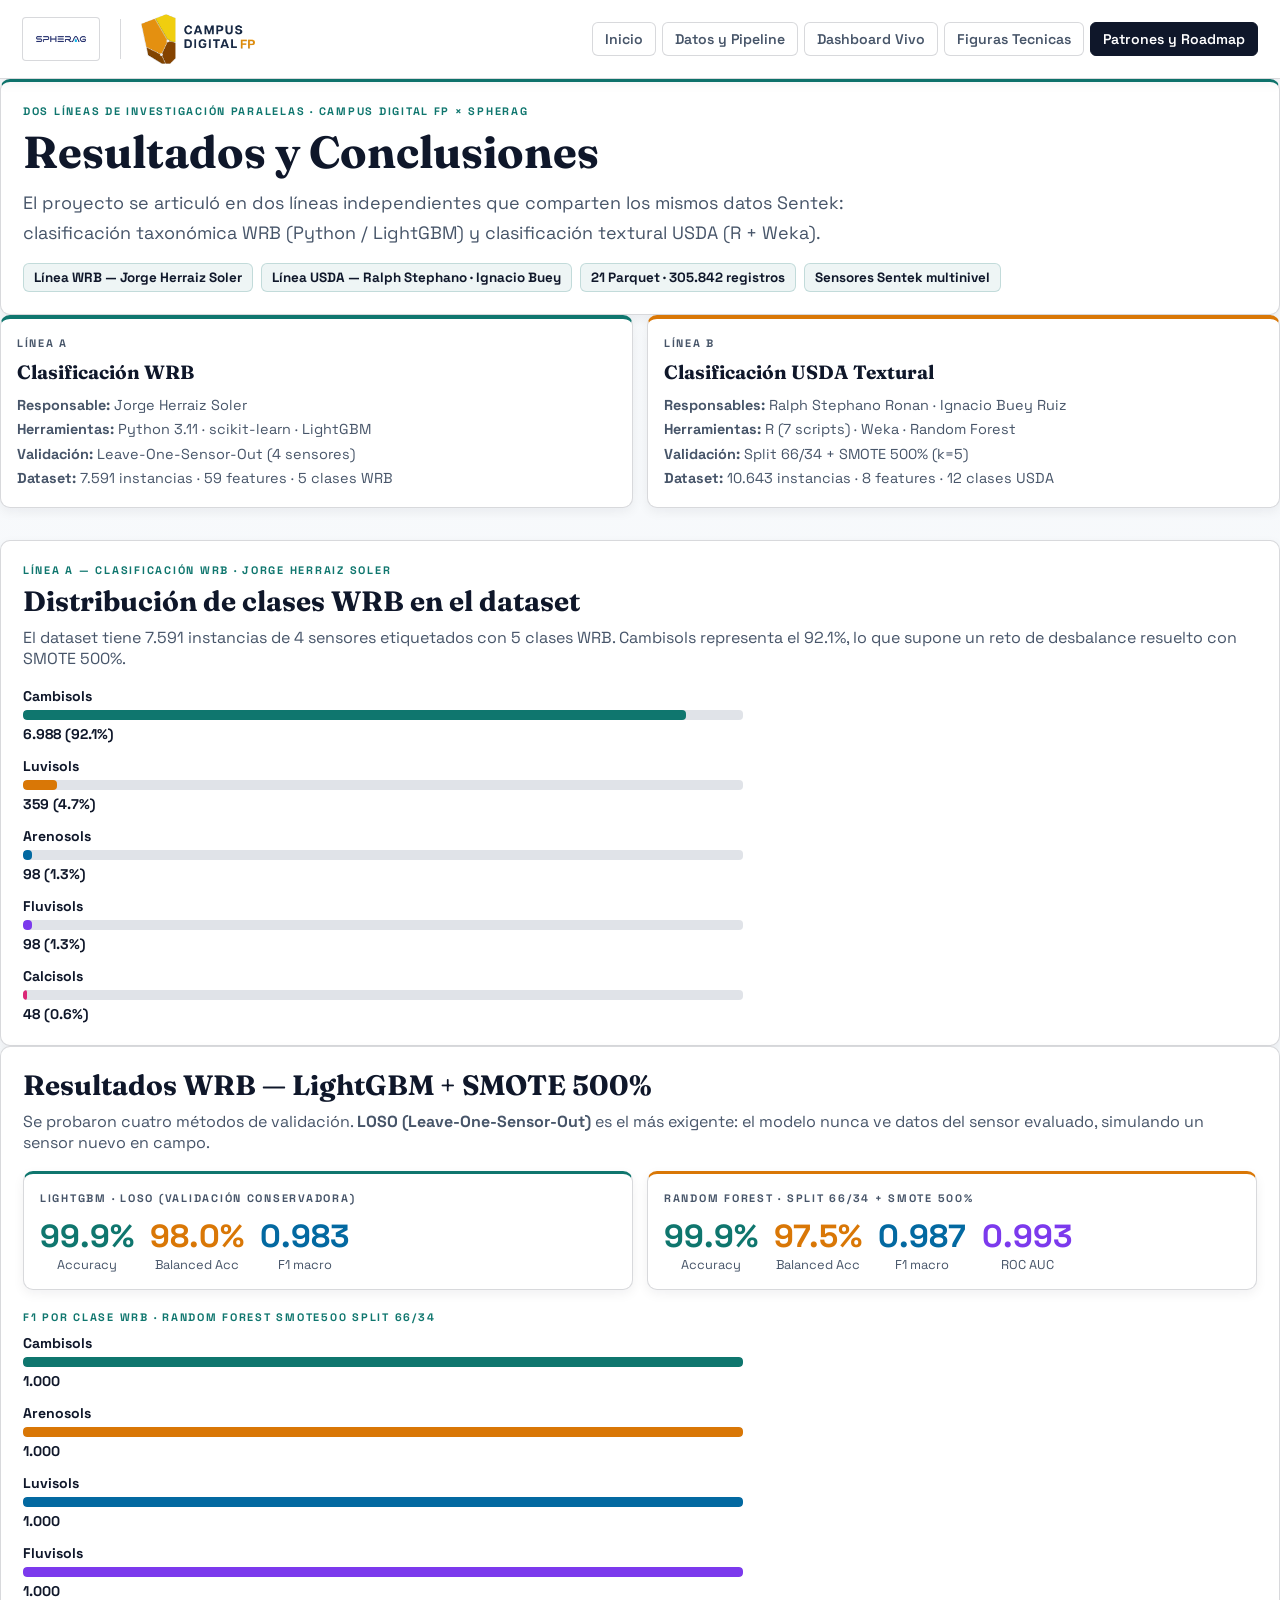
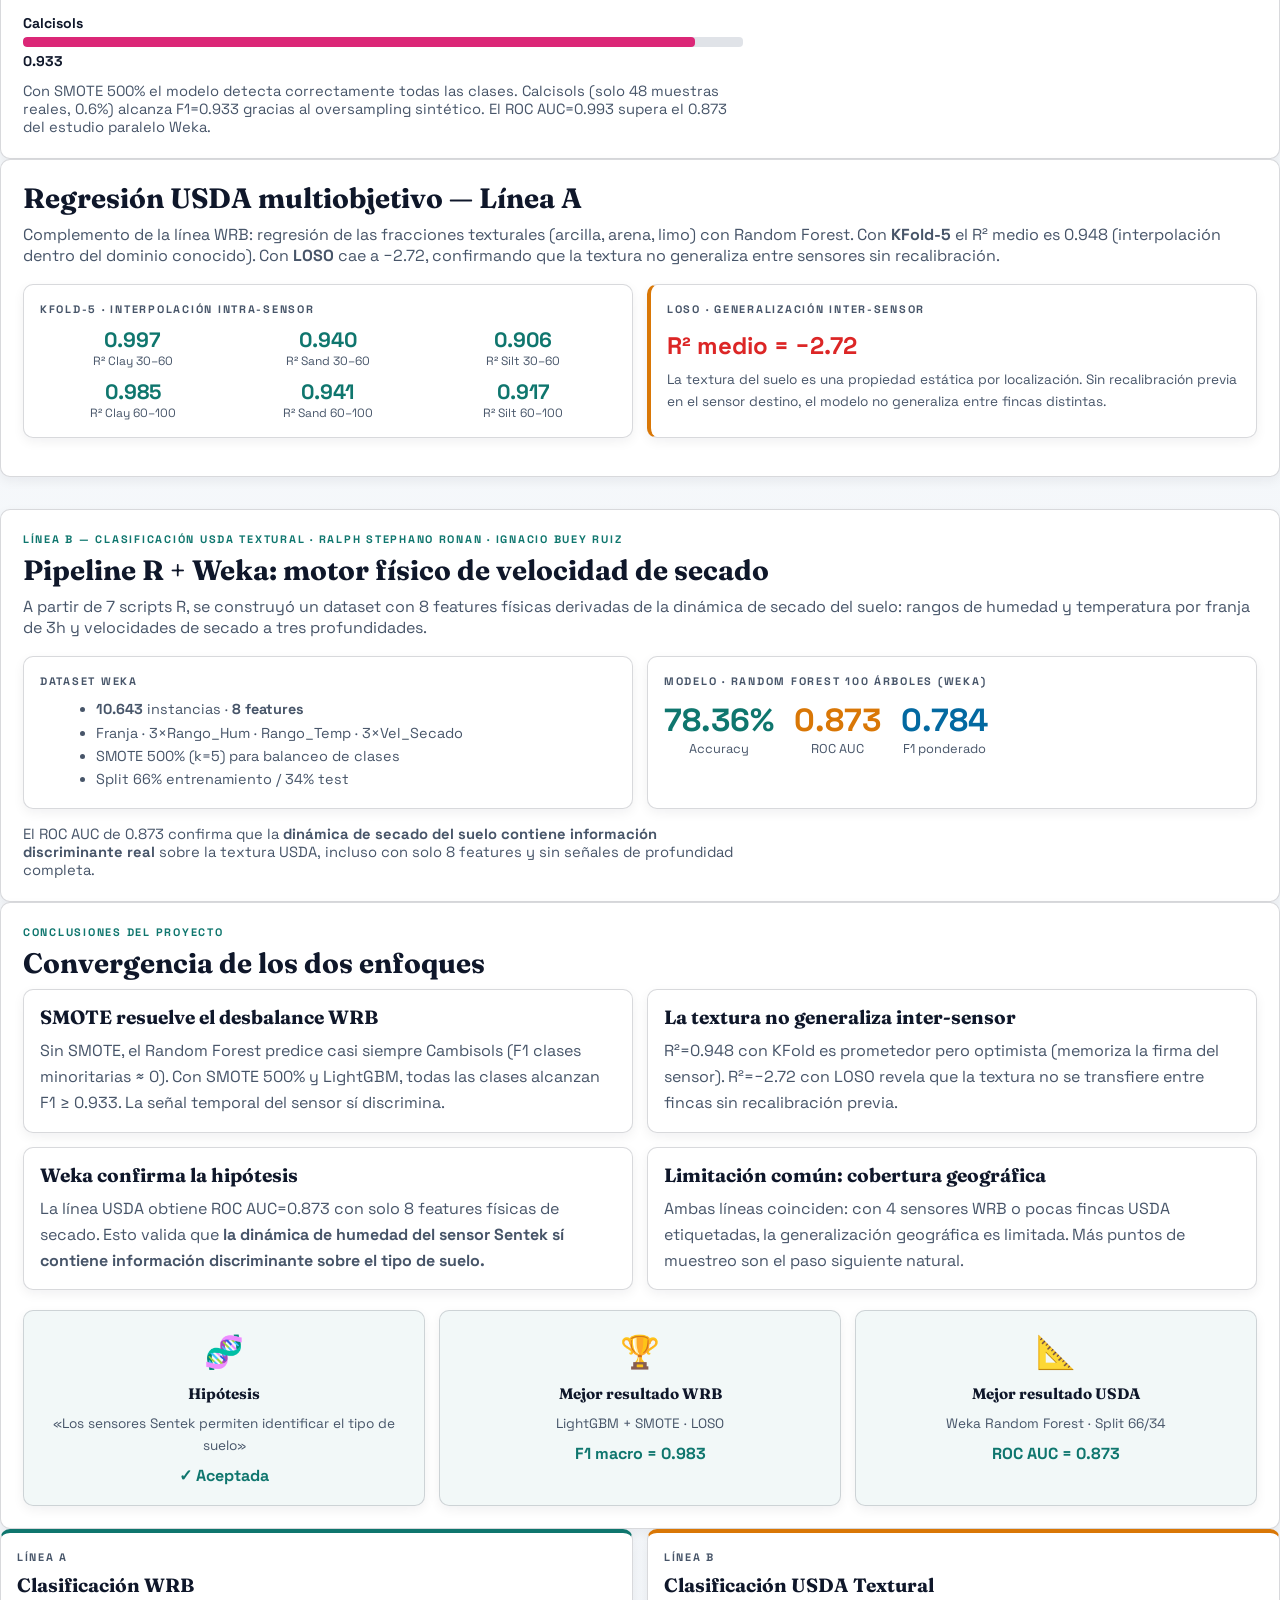
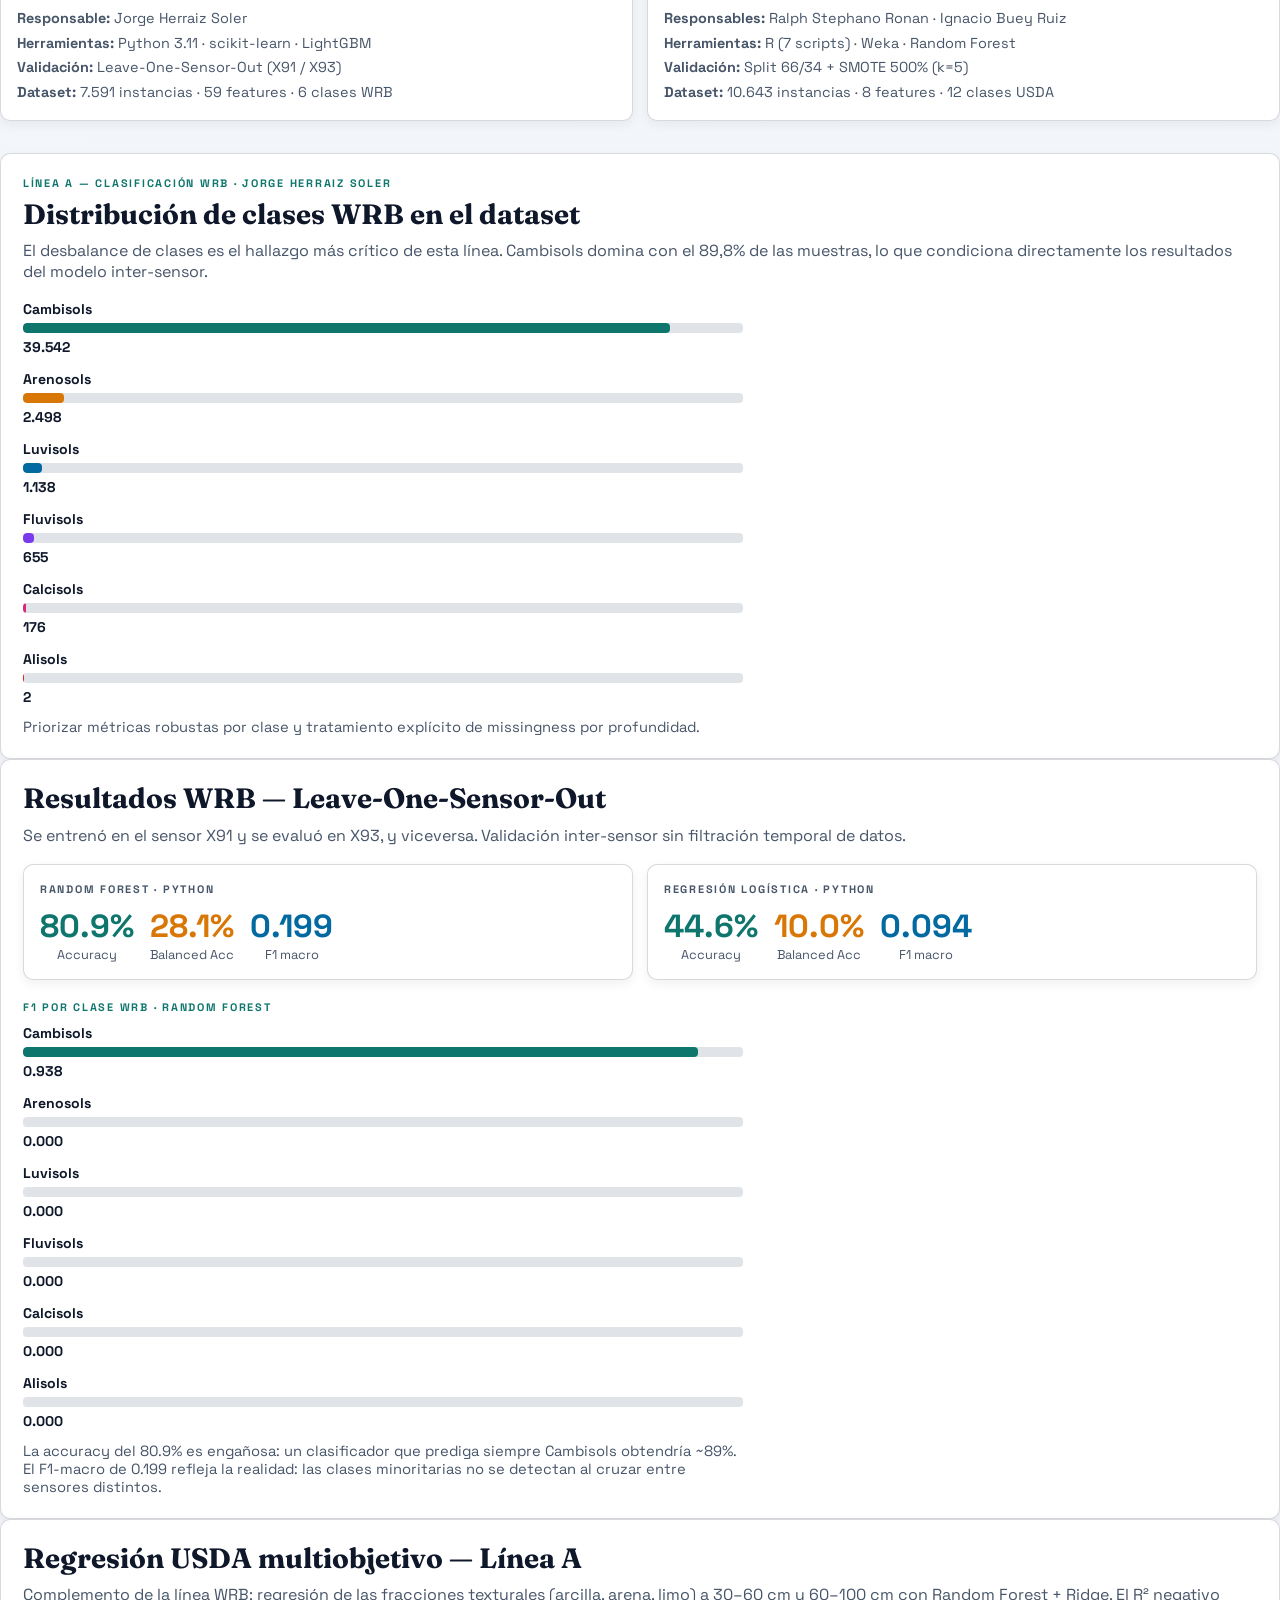
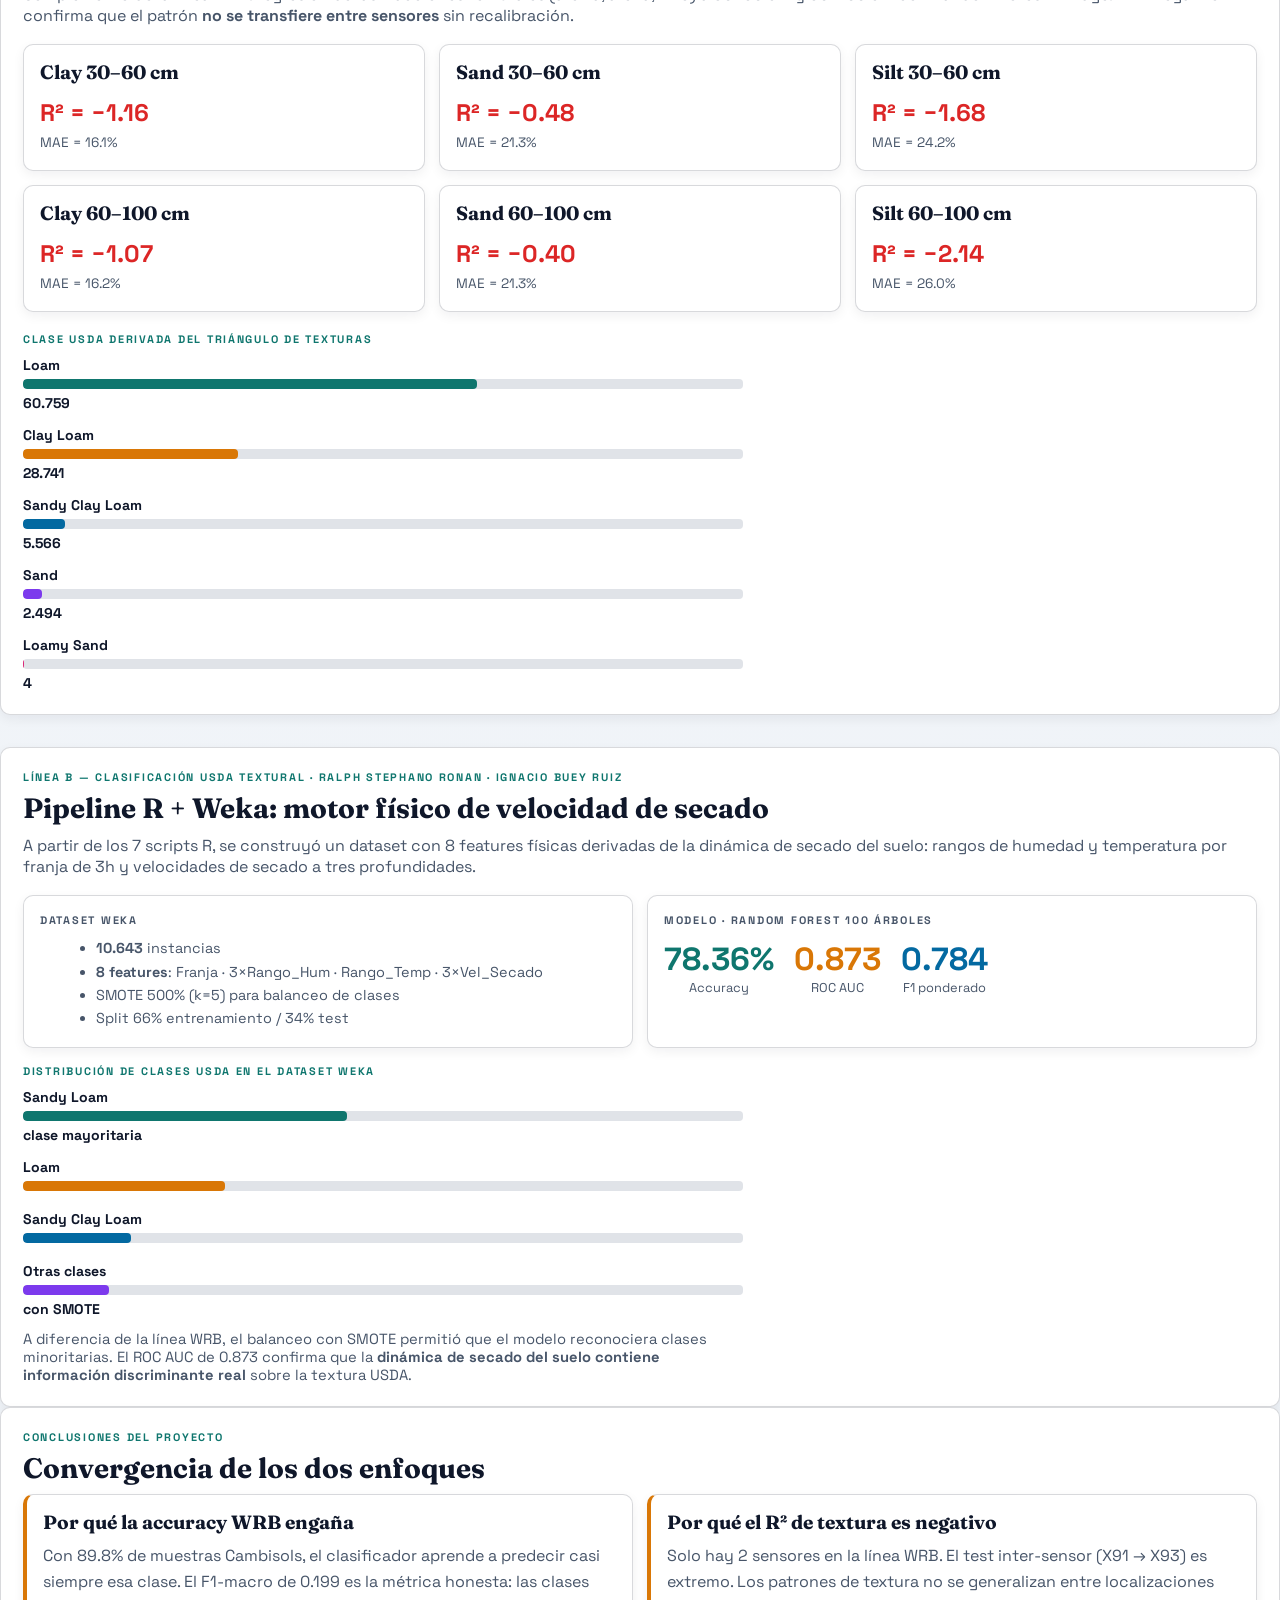
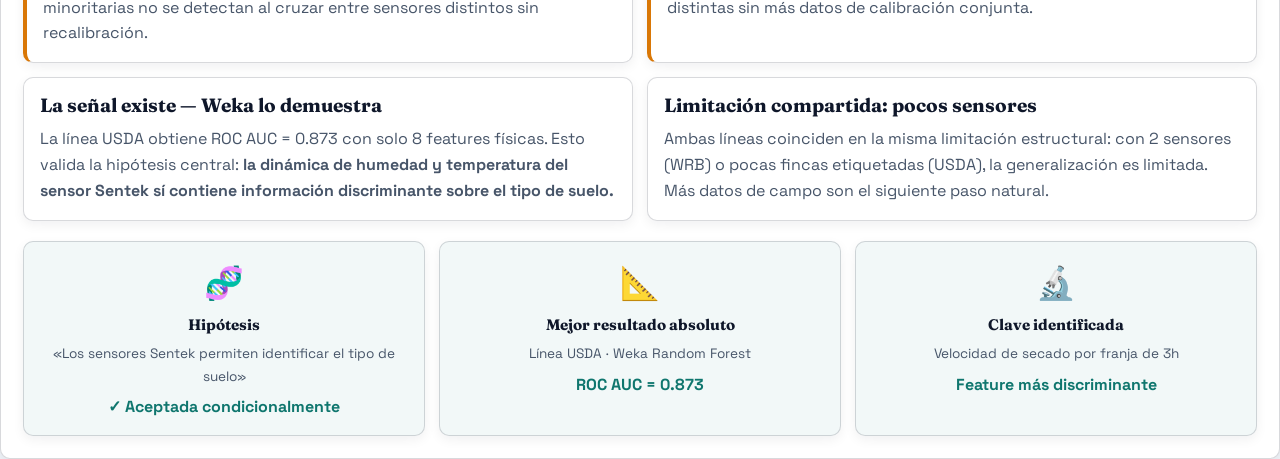
==== commit 5a741ba0: "Add presentation slides for Spherag project with interactive features" ====
--- a/conclusiones.html
+++ b/conclusiones.html
@@ -3,7 +3,7 @@
 <head>
   <meta charset="UTF-8" />
   <meta name="viewport" content="width=device-width, initial-scale=1.0" />
-  <title>Resultados y Conclusiones · Spherag</title>
+  <title>Presentacion Sentek - Patrones y Roadmap</title>
   <link rel="preconnect" href="https://fonts.googleapis.com" />
   <link rel="preconnect" href="https://fonts.gstatic.com" crossorigin />
   <link href="https://fonts.googleapis.com/css2?family=Space+Grotesk:wght@400;500;700&family=Fraunces:opsz,wght@9..144,600;9..144,700&display=swap" rel="stylesheet" />
@@ -23,7 +23,7 @@
       <a class="nav-link" href="datos.html">Datos y Pipeline</a>
       <a class="nav-link" href="dashboard.html">Dashboard Vivo</a>
       <a class="nav-link" href="figuras.html">Figuras Tecnicas</a>
-      <a class="nav-link is-active" href="conclusiones.html">Resultados y Conclusiones</a>
+      <a class="nav-link is-active" href="conclusiones.html">Patrones y Roadmap</a>
     </nav>
   </header>
 
@@ -289,6 +289,7 @@
         <div class="bar-row"><span>Calcisols</span><div class="bar"><i style="width:0.4%; background:#db2777;"></i></div><span class="bar-label">176</span></div>
         <div class="bar-row"><span>Alisols</span><div class="bar"><i style="width:0.1%; background:#dc2626;"></i></div><span class="bar-label">2</span></div>
       </div>
+      <p class="note">Priorizar métricas robustas por clase y tratamiento explícito de missingness por profundidad.</p>
     </section>
 
     <section class="content-block">
@@ -460,7 +461,6 @@
         </article>
       </div>
     </section>
-
   </main>
 </body>
 </html>
--- a/styles.css
+++ b/styles.css
@@ -251,18 +251,12 @@
   width: min(720px, 100%);
 }
 
-.bar-row { display: grid; grid-template-columns: 140px 1fr 60px; align-items: center; gap: 10px; }
+.bar-row { display: grid; gap: 5px; }
 
 .bar-row span {
   font-weight: 700;
   font-size: 0.88rem;
   color: var(--ink);
-}
-
-.bar-label {
-  font-size: 0.8rem;
-  color: var(--muted);
-  text-align: right;
 }
 
 .bar {
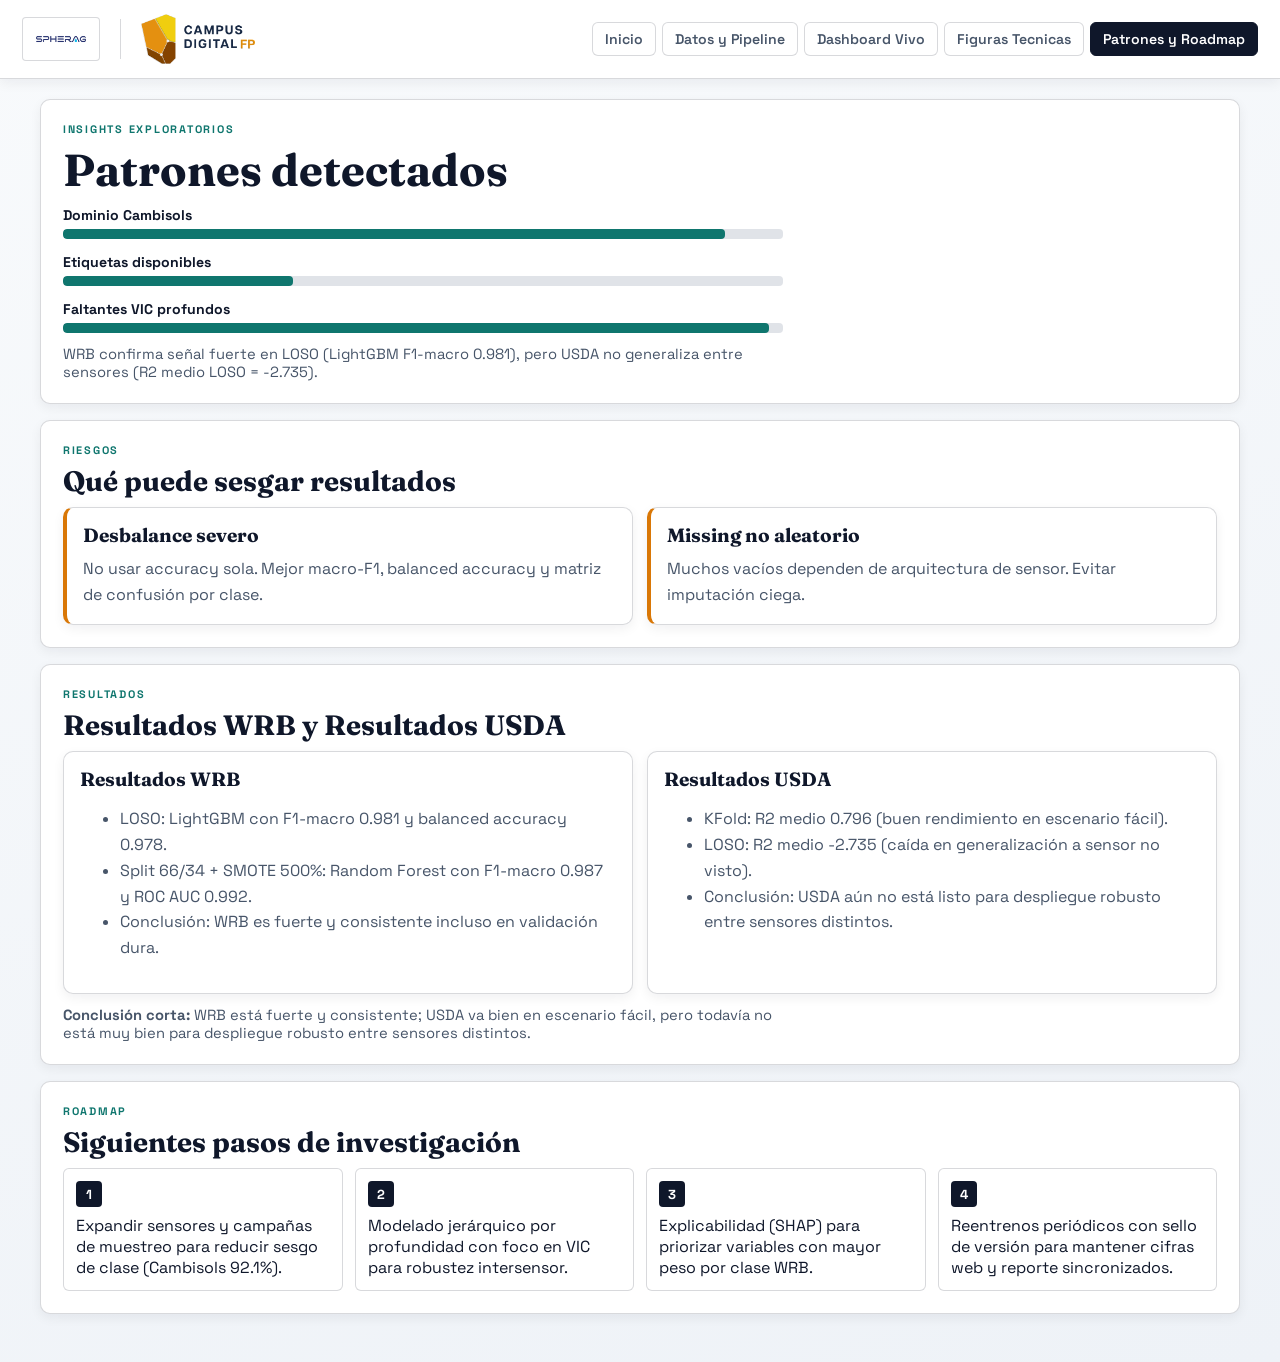
==== commit d746ea75: "Actualiza contenido y métricas en dashboard, datos, figuras, índice y diapositivas. Mejora la clarid" ====
--- a/conclusiones.html
+++ b/conclusiones.html
@@ -27,438 +27,65 @@
     </nav>
   </header>
 
-    <!-- KPIs del dataset -->
-    <section class="hero">
-      <p class="kicker">Dos líneas de investigación paralelas · Campus Digital FP × Spherag</p>
-      <h1>Resultados y Conclusiones</h1>
-      <p class="lead">El proyecto se articuló en dos líneas independientes que comparten los mismos datos Sentek: clasificación taxonómica WRB (Python / LightGBM) y clasificación textural USDA (R + Weka).</p>
-      <div class="chip-row">
-        <span class="chip">Línea WRB — Jorge Herraiz Soler</span>
-        <span class="chip">Línea USDA — Ralph Stephano · Ignacio Buey</span>
-        <span class="chip">21 Parquet · 305.842 registros</span>
-        <span class="chip">Sensores Sentek multinivel</span>
+  <main class="page-container">
+    <section class="content-block">
+      <p class="kicker">Insights exploratorios</p>
+      <h1>Patrones detectados</h1>
+      <div class="bars">
+        <div class="bar-row"><span>Dominio Cambisols</span><div class="bar"><i style="width: 92%;"></i></div></div>
+        <div class="bar-row"><span>Etiquetas disponibles</span><div class="bar"><i style="width: 32%;"></i></div></div>
+        <div class="bar-row"><span>Faltantes VIC profundos</span><div class="bar"><i style="width: 98%;"></i></div></div>
       </div>
+      <p class="note">WRB confirma señal fuerte en LOSO (LightGBM F1-macro 0.981), pero USDA no generaliza entre sensores (R2 medio LOSO = -2.735).</p>
     </section>
 
-    <!-- Resumen dos líneas -->
-    <section class="grid two" style="margin-bottom:0;">
-      <article class="card" style="border-top:4px solid var(--accent);">
-        <p class="kicker">Línea A</p>
-        <h3>Clasificación WRB</h3>
-        <p style="color:var(--muted); font-size:0.9rem; line-height:1.7;">
-          <strong>Responsable:</strong> Jorge Herraiz Soler<br/>
-          <strong>Herramientas:</strong> Python 3.11 · scikit-learn · LightGBM<br/>
-          <strong>Validación:</strong> Leave-One-Sensor-Out (4 sensores)<br/>
-          <strong>Dataset:</strong> 7.591 instancias · 59 features · 5 clases WRB
-        </p>
-      </article>
-      <article class="card" style="border-top:4px solid var(--accent-2);">
-        <p class="kicker">Línea B</p>
-        <h3>Clasificación USDA Textural</h3>
-        <p style="color:var(--muted); font-size:0.9rem; line-height:1.7;">
-          <strong>Responsables:</strong> Ralph Stephano Ronan · Ignacio Buey Ruiz<br/>
-          <strong>Herramientas:</strong> R (7 scripts) · Weka · Random Forest<br/>
-          <strong>Validación:</strong> Split 66/34 + SMOTE 500% (k=5)<br/>
-          <strong>Dataset:</strong> 10.643 instancias · 8 features · 12 clases USDA
-        </p>
-      </article>
-    </section>
-
-    <!-- ════════════════════════════════════════════════════════ LÍNEA A: WRB -->
-    <section class="content-block" style="margin-top:32px;">
-      <p class="kicker">Línea A — Clasificación WRB · Jorge Herraiz Soler</p>
-      <h2>Distribución de clases WRB en el dataset</h2>
-      <p style="color:var(--muted); margin-bottom:18px;">
-        El dataset tiene 7.591 instancias de 4 sensores etiquetados con 5 clases WRB. Cambisols representa el 92.1%, lo que supone un reto de desbalance resuelto con SMOTE 500%.
-      </p>
-      <div class="bars">
-        <div class="bar-row"><span>Cambisols</span><div class="bar"><i style="width:92.1%;"></i></div><span class="bar-label">6.988 (92.1%)</span></div>
-        <div class="bar-row"><span>Luvisols</span><div class="bar"><i style="width:4.7%; background:var(--accent-2);"></i></div><span class="bar-label">359 (4.7%)</span></div>
-        <div class="bar-row"><span>Arenosols</span><div class="bar"><i style="width:1.3%; background:var(--accent-3);"></i></div><span class="bar-label">98 (1.3%)</span></div>
-        <div class="bar-row"><span>Fluvisols</span><div class="bar"><i style="width:1.3%; background:#7c3aed;"></i></div><span class="bar-label">98 (1.3%)</span></div>
-        <div class="bar-row"><span>Calcisols</span><div class="bar"><i style="width:0.6%; background:#db2777;"></i></div><span class="bar-label">48 (0.6%)</span></div>
+    <section class="content-block">
+      <p class="kicker">Riesgos</p>
+      <h2>Qué puede sesgar resultados</h2>
+      <div class="grid two">
+        <article class="card warn">
+          <h3>Desbalance severo</h3>
+          <p>No usar accuracy sola. Mejor macro-F1, balanced accuracy y matriz de confusión por clase.</p>
+        </article>
+        <article class="card warn">
+          <h3>Missing no aleatorio</h3>
+          <p>Muchos vacíos dependen de arquitectura de sensor. Evitar imputación ciega.</p>
+        </article>
       </div>
     </section>
 
     <section class="content-block">
-      <h2>Resultados WRB — LightGBM + SMOTE 500%</h2>
-      <p style="color:var(--muted); margin-bottom:18px;">
-        Se probaron cuatro métodos de validación. <strong>LOSO (Leave-One-Sensor-Out)</strong> es el más exigente: el modelo nunca ve datos del sensor evaluado, simulando un sensor nuevo en campo.
-      </p>
-
-      <div class="grid two" style="margin-bottom:20px;">
-        <article class="card" style="border-top:3px solid var(--accent);">
-          <p class="kicker">LightGBM · LOSO (validación conservadora)</p>
-          <div style="display:flex; gap:16px; flex-wrap:wrap; margin-top:8px;">
-            <div style="text-align:center;">
-              <div style="font-size:2rem; font-weight:700; color:var(--accent);">99.9%</div>
-              <div style="font-size:0.8rem; color:var(--muted);">Accuracy</div>
-            </div>
-            <div style="text-align:center;">
-              <div style="font-size:2rem; font-weight:700; color:var(--accent-2);">98.0%</div>
-              <div style="font-size:0.8rem; color:var(--muted);">Balanced Acc</div>
-            </div>
-            <div style="text-align:center;">
-              <div style="font-size:2rem; font-weight:700; color:var(--accent-3);">0.983</div>
-              <div style="font-size:0.8rem; color:var(--muted);">F1 macro</div>
-            </div>
-          </div>
+      <p class="kicker">Resultados</p>
+      <h2>Resultados WRB y Resultados USDA</h2>
+      <div class="grid two">
+        <article class="card">
+          <h3>Resultados WRB</h3>
+          <ul>
+            <li>LOSO: LightGBM con F1-macro 0.981 y balanced accuracy 0.978.</li>
+            <li>Split 66/34 + SMOTE 500%: Random Forest con F1-macro 0.987 y ROC AUC 0.992.</li>
+            <li>Conclusión: WRB es fuerte y consistente incluso en validación dura.</li>
+          </ul>
         </article>
-        <article class="card" style="border-top:3px solid var(--accent-2);">
-          <p class="kicker">Random Forest · Split 66/34 + SMOTE 500%</p>
-          <div style="display:flex; gap:16px; flex-wrap:wrap; margin-top:8px;">
-            <div style="text-align:center;">
-              <div style="font-size:2rem; font-weight:700; color:var(--accent);">99.9%</div>
-              <div style="font-size:0.8rem; color:var(--muted);">Accuracy</div>
-            </div>
-            <div style="text-align:center;">
-              <div style="font-size:2rem; font-weight:700; color:var(--accent-2);">97.5%</div>
-              <div style="font-size:0.8rem; color:var(--muted);">Balanced Acc</div>
-            </div>
-            <div style="text-align:center;">
-              <div style="font-size:2rem; font-weight:700; color:var(--accent-3);">0.987</div>
-              <div style="font-size:0.8rem; color:var(--muted);">F1 macro</div>
-            </div>
-            <div style="text-align:center;">
-              <div style="font-size:2rem; font-weight:700; color:#7c3aed;">0.993</div>
-              <div style="font-size:0.8rem; color:var(--muted);">ROC AUC</div>
-            </div>
-          </div>
+        <article class="card">
+          <h3>Resultados USDA</h3>
+          <ul>
+            <li>KFold: R2 medio 0.796 (buen rendimiento en escenario fácil).</li>
+            <li>LOSO: R2 medio -2.735 (caída en generalización a sensor no visto).</li>
+            <li>Conclusión: USDA aún no está listo para despliegue robusto entre sensores distintos.</li>
+          </ul>
         </article>
       </div>
-
-      <p class="kicker">F1 por clase WRB · Random Forest SMOTE500 Split 66/34</p>
-      <div class="bars" style="margin-top:10px;">
-        <div class="bar-row"><span>Cambisols</span><div class="bar"><i style="width:100%;"></i></div><span class="bar-label">1.000</span></div>
-        <div class="bar-row"><span>Arenosols</span><div class="bar"><i style="width:100%; background:var(--accent-2);"></i></div><span class="bar-label">1.000</span></div>
-        <div class="bar-row"><span>Luvisols</span><div class="bar"><i style="width:100%; background:var(--accent-3);"></i></div><span class="bar-label">1.000</span></div>
-        <div class="bar-row"><span>Fluvisols</span><div class="bar"><i style="width:100%; background:#7c3aed;"></i></div><span class="bar-label">1.000</span></div>
-        <div class="bar-row"><span>Calcisols</span><div class="bar"><i style="width:93.3%; background:#db2777;"></i></div><span class="bar-label">0.933</span></div>
-      </div>
-      <p class="note" style="margin-top:12px;">
-        Con SMOTE 500% el modelo detecta correctamente todas las clases. Calcisols (solo 48 muestras reales, 0.6%) alcanza F1=0.933 gracias al oversampling sintético. El ROC AUC=0.993 supera el 0.873 del estudio paralelo Weka.
-      </p>
+      <p class="note"><strong>Conclusión corta:</strong> WRB está fuerte y consistente; USDA va bien en escenario fácil, pero todavía no está muy bien para despliegue robusto entre sensores distintos.</p>
     </section>
 
     <section class="content-block">
-      <h2>Regresión USDA multiobjetivo — Línea A</h2>
-      <p style="color:var(--muted); margin-bottom:18px;">
-        Complemento de la línea WRB: regresión de las fracciones texturales (arcilla, arena, limo) con Random Forest. Con <strong>KFold-5</strong> el R² medio es 0.948 (interpolación dentro del dominio conocido). Con <strong>LOSO</strong> cae a −2.72, confirmando que la textura no generaliza entre sensores sin recalibración.
-      </p>
-      <div class="grid two" style="margin-bottom:16px;">
-        <article class="card">
-          <p class="kicker">KFold-5 · interpolación intra-sensor</p>
-          <div class="grid three" style="gap:10px; margin-top:8px;">
-            <div style="text-align:center;"><div style="font-size:1.3rem; font-weight:700; color:var(--accent);">0.997</div><div style="font-size:0.75rem; color:var(--muted);">R² Clay 30–60</div></div>
-            <div style="text-align:center;"><div style="font-size:1.3rem; font-weight:700; color:var(--accent);">0.940</div><div style="font-size:0.75rem; color:var(--muted);">R² Sand 30–60</div></div>
-            <div style="text-align:center;"><div style="font-size:1.3rem; font-weight:700; color:var(--accent);">0.906</div><div style="font-size:0.75rem; color:var(--muted);">R² Silt 30–60</div></div>
-            <div style="text-align:center;"><div style="font-size:1.3rem; font-weight:700; color:var(--accent);">0.985</div><div style="font-size:0.75rem; color:var(--muted);">R² Clay 60–100</div></div>
-            <div style="text-align:center;"><div style="font-size:1.3rem; font-weight:700; color:var(--accent);">0.941</div><div style="font-size:0.75rem; color:var(--muted);">R² Sand 60–100</div></div>
-            <div style="text-align:center;"><div style="font-size:1.3rem; font-weight:700; color:var(--accent);">0.917</div><div style="font-size:0.75rem; color:var(--muted);">R² Silt 60–100</div></div>
-          </div>
-        </article>
-        <article class="card warn">
-          <p class="kicker">LOSO · generalización inter-sensor</p>
-          <p style="font-size:1.5rem; font-weight:700; color:#dc2626; margin:8px 0 4px;">R² medio = −2.72</p>
-          <p style="font-size:0.85rem; color:var(--muted);">La textura del suelo es una propiedad estática por localización. Sin recalibración previa en el sensor destino, el modelo no generaliza entre fincas distintas.</p>
-        </article>
-      </div>
-    </section>
-
-    <!-- ════════════════════════════════════════════════════════ LÍNEA B: USDA -->
-    <section class="content-block" style="margin-top:32px;">
-      <p class="kicker">Línea B — Clasificación USDA Textural · Ralph Stephano Ronan · Ignacio Buey Ruiz</p>
-      <h2>Pipeline R + Weka: motor físico de velocidad de secado</h2>
-      <p style="color:var(--muted); margin-bottom:18px;">
-        A partir de 7 scripts R, se construyó un dataset con 8 features físicas derivadas de la dinámica de secado del suelo: rangos de humedad y temperatura por franja de 3h y velocidades de secado a tres profundidades.
-      </p>
-      <div class="grid two" style="margin-bottom:16px;">
-        <article class="card">
-          <p class="kicker">Dataset Weka</p>
-          <ul style="margin:8px 0 0 16px; line-height:1.9; font-size:0.9rem; color:var(--muted);">
-            <li><strong>10.643</strong> instancias · <strong>8 features</strong></li>
-            <li>Franja · 3×Rango_Hum · Rango_Temp · 3×Vel_Secado</li>
-            <li>SMOTE 500% (k=5) para balanceo de clases</li>
-            <li>Split 66% entrenamiento / 34% test</li>
-          </ul>
-        </article>
-        <article class="card">
-          <p class="kicker">Modelo · Random Forest 100 árboles (Weka)</p>
-          <div style="display:flex; gap:20px; flex-wrap:wrap; margin-top:10px;">
-            <div style="text-align:center;">
-              <div style="font-size:2rem; font-weight:700; color:var(--accent);">78.36%</div>
-              <div style="font-size:0.8rem; color:var(--muted);">Accuracy</div>
-            </div>
-            <div style="text-align:center;">
-              <div style="font-size:2rem; font-weight:700; color:var(--accent-2);">0.873</div>
-              <div style="font-size:0.8rem; color:var(--muted);">ROC AUC</div>
-            </div>
-            <div style="text-align:center;">
-              <div style="font-size:2rem; font-weight:700; color:var(--accent-3);">0.784</div>
-              <div style="font-size:0.8rem; color:var(--muted);">F1 ponderado</div>
-            </div>
-          </div>
-        </article>
-      </div>
-      <p class="note">
-        El ROC AUC de 0.873 confirma que la <strong>dinámica de secado del suelo contiene información discriminante real</strong> sobre la textura USDA, incluso con solo 8 features y sin señales de profundidad completa.
-      </p>
-    </section>
-
-    <!-- Conclusiones -->
-    <section class="content-block">
-      <p class="kicker">Conclusiones del proyecto</p>
-      <h2>Convergencia de los dos enfoques</h2>
-      <div class="grid two" style="margin-bottom:20px;">
-        <article class="card">
-          <h3>SMOTE resuelve el desbalance WRB</h3>
-          <p>Sin SMOTE, el Random Forest predice casi siempre Cambisols (F1 clases minoritarias ≈ 0). Con SMOTE 500% y LightGBM, todas las clases alcanzan F1 ≥ 0.933. La señal temporal del sensor sí discrimina.</p>
-        </article>
-        <article class="card">
-          <h3>La textura no generaliza inter-sensor</h3>
-          <p>R²=0.948 con KFold es prometedor pero optimista (memoriza la firma del sensor). R²=−2.72 con LOSO revela que la textura no se transfiere entre fincas sin recalibración previa.</p>
-        </article>
-        <article class="card">
-          <h3>Weka confirma la hipótesis</h3>
-          <p>La línea USDA obtiene ROC AUC=0.873 con solo 8 features físicas de secado. Esto valida que <strong>la dinámica de humedad del sensor Sentek sí contiene información discriminante sobre el tipo de suelo.</strong></p>
-        </article>
-        <article class="card">
-          <h3>Limitación común: cobertura geográfica</h3>
-          <p>Ambas líneas coinciden: con 4 sensores WRB o pocas fincas USDA etiquetadas, la generalización geográfica es limitada. Más puntos de muestreo son el paso siguiente natural.</p>
-        </article>
-      </div>
-
-      <div class="grid three">
-        <article class="card" style="text-align:center; background:rgba(15,118,110,0.05);">
-          <p style="font-size:2rem; margin:0 0 6px;">🧬</p>
-          <h3 style="font-size:0.95rem;">Hipótesis</h3>
-          <p style="font-size:0.85rem; color:var(--muted);">«Los sensores Sentek permiten identificar el tipo de suelo»</p>
-          <p style="font-weight:700; color:var(--accent); margin-top:6px;">✓ Aceptada</p>
-        </article>
-        <article class="card" style="text-align:center; background:rgba(15,118,110,0.05);">
-          <p style="font-size:2rem; margin:0 0 6px;">🏆</p>
-          <h3 style="font-size:0.95rem;">Mejor resultado WRB</h3>
-          <p style="font-size:0.85rem; color:var(--muted);">LightGBM + SMOTE · LOSO</p>
-          <p style="font-weight:700; color:var(--accent); margin-top:6px;">F1 macro = 0.983</p>
-        </article>
-        <article class="card" style="text-align:center; background:rgba(15,118,110,0.05);">
-          <p style="font-size:2rem; margin:0 0 6px;">📐</p>
-          <h3 style="font-size:0.95rem;">Mejor resultado USDA</h3>
-          <p style="font-size:0.85rem; color:var(--muted);">Weka Random Forest · Split 66/34</p>
-          <p style="font-weight:700; color:var(--accent); margin-top:6px;">ROC AUC = 0.873</p>
-        </article>
-      </div>
-    </section>
-
-  </main>
-
-    <!-- Separador líneas -->
-    <section class="grid two" style="margin-bottom:0;">
-      <article class="card" style="border-top:4px solid var(--accent);">
-        <p class="kicker">Línea A</p>
-        <h3>Clasificación WRB</h3>
-        <p style="color:var(--muted); font-size:0.9rem; line-height:1.7;">
-          <strong>Responsable:</strong> Jorge Herraiz Soler<br/>
-          <strong>Herramientas:</strong> Python 3.11 · scikit-learn · LightGBM<br/>
-          <strong>Validación:</strong> Leave-One-Sensor-Out (X91 / X93)<br/>
-          <strong>Dataset:</strong> 7.591 instancias · 59 features · 6 clases WRB
-        </p>
-      </article>
-      <article class="card" style="border-top:4px solid var(--accent-2);">
-        <p class="kicker">Línea B</p>
-        <h3>Clasificación USDA Textural</h3>
-        <p style="color:var(--muted); font-size:0.9rem; line-height:1.7;">
-          <strong>Responsables:</strong> Ralph Stephano Ronan · Ignacio Buey Ruiz<br/>
-          <strong>Herramientas:</strong> R (7 scripts) · Weka · Random Forest<br/>
-          <strong>Validación:</strong> Split 66/34 + SMOTE 500% (k=5)<br/>
-          <strong>Dataset:</strong> 10.643 instancias · 8 features · 12 clases USDA
-        </p>
-      </article>
-    </section>
-
-    <!-- ═══════════════════════════════════════════════════════ LÍNEA A: WRB -->
-    <section class="content-block" style="margin-top:32px;">
-      <p class="kicker">Línea A — Clasificación WRB · Jorge Herraiz Soler</p>
-      <h2>Distribución de clases WRB en el dataset</h2>
-      <p style="color:var(--muted); margin-bottom:18px;">El desbalance de clases es el hallazgo más crítico de esta línea. Cambisols domina con el 89,8% de las muestras, lo que condiciona directamente los resultados del modelo inter-sensor.</p>
-      <div class="bars">
-        <div class="bar-row"><span>Cambisols</span><div class="bar"><i style="width:89.8%;"></i></div><span class="bar-label">39.542</span></div>
-        <div class="bar-row"><span>Arenosols</span><div class="bar"><i style="width:5.7%; background:var(--accent-2);"></i></div><span class="bar-label">2.498</span></div>
-        <div class="bar-row"><span>Luvisols</span><div class="bar"><i style="width:2.6%; background:var(--accent-3);"></i></div><span class="bar-label">1.138</span></div>
-        <div class="bar-row"><span>Fluvisols</span><div class="bar"><i style="width:1.5%; background:#7c3aed;"></i></div><span class="bar-label">655</span></div>
-        <div class="bar-row"><span>Calcisols</span><div class="bar"><i style="width:0.4%; background:#db2777;"></i></div><span class="bar-label">176</span></div>
-        <div class="bar-row"><span>Alisols</span><div class="bar"><i style="width:0.1%; background:#dc2626;"></i></div><span class="bar-label">2</span></div>
-      </div>
-      <p class="note">Priorizar métricas robustas por clase y tratamiento explícito de missingness por profundidad.</p>
-    </section>
-
-    <section class="content-block">
-      <h2>Resultados WRB — Leave-One-Sensor-Out</h2>
-      <p style="color:var(--muted); margin-bottom:18px;">
-        Se entrenó en el sensor X91 y se evaluó en X93, y viceversa. Validación inter-sensor sin filtración temporal de datos.
-      </p>
-      <div class="grid two" style="margin-bottom:20px;">
-        <article class="card">
-          <p class="kicker">Random Forest · Python</p>
-          <div style="display:flex; gap:16px; flex-wrap:wrap; margin-top:8px;">
-            <div style="text-align:center;">
-              <div style="font-size:2rem; font-weight:700; color:var(--accent);">80.9%</div>
-              <div style="font-size:0.8rem; color:var(--muted);">Accuracy</div>
-            </div>
-            <div style="text-align:center;">
-              <div style="font-size:2rem; font-weight:700; color:var(--accent-2);">28.1%</div>
-              <div style="font-size:0.8rem; color:var(--muted);">Balanced Acc</div>
-            </div>
-            <div style="text-align:center;">
-              <div style="font-size:2rem; font-weight:700; color:var(--accent-3);">0.199</div>
-              <div style="font-size:0.8rem; color:var(--muted);">F1 macro</div>
-            </div>
-          </div>
-        </article>
-        <article class="card">
-          <p class="kicker">Regresión Logística · Python</p>
-          <div style="display:flex; gap:16px; flex-wrap:wrap; margin-top:8px;">
-            <div style="text-align:center;">
-              <div style="font-size:2rem; font-weight:700; color:var(--accent);">44.6%</div>
-              <div style="font-size:0.8rem; color:var(--muted);">Accuracy</div>
-            </div>
-            <div style="text-align:center;">
-              <div style="font-size:2rem; font-weight:700; color:var(--accent-2);">10.0%</div>
-              <div style="font-size:0.8rem; color:var(--muted);">Balanced Acc</div>
-            </div>
-            <div style="text-align:center;">
-              <div style="font-size:2rem; font-weight:700; color:var(--accent-3);">0.094</div>
-              <div style="font-size:0.8rem; color:var(--muted);">F1 macro</div>
-            </div>
-          </div>
-        </article>
-      </div>
-      <p class="kicker">F1 por clase WRB · Random Forest</p>
-      <div class="bars" style="margin-top:10px;">
-        <div class="bar-row"><span>Cambisols</span><div class="bar"><i style="width:93.8%;"></i></div><span class="bar-label">0.938</span></div>
-        <div class="bar-row"><span>Arenosols</span><div class="bar"><i style="width:0%; background:var(--accent-2);"></i></div><span class="bar-label">0.000</span></div>
-        <div class="bar-row"><span>Luvisols</span><div class="bar"><i style="width:0%; background:var(--accent-3);"></i></div><span class="bar-label">0.000</span></div>
-        <div class="bar-row"><span>Fluvisols</span><div class="bar"><i style="width:0%;"></i></div><span class="bar-label">0.000</span></div>
-        <div class="bar-row"><span>Calcisols</span><div class="bar"><i style="width:0%;"></i></div><span class="bar-label">0.000</span></div>
-        <div class="bar-row"><span>Alisols</span><div class="bar"><i style="width:0%;"></i></div><span class="bar-label">0.000</span></div>
-      </div>
-      <p class="note" style="margin-top:12px;">
-        La accuracy del 80.9% es engañosa: un clasificador que prediga siempre Cambisols obtendría ~89%. El F1-macro de 0.199 refleja la realidad: las clases minoritarias no se detectan al cruzar entre sensores distintos.
-      </p>
-    </section>
-
-    <section class="content-block">
-      <h2>Regresión USDA multiobjetivo — Línea A</h2>
-      <p style="color:var(--muted); margin-bottom:18px;">
-        Complemento de la línea WRB: regresión de las fracciones texturales (arcilla, arena, limo) a 30–60 cm y 60–100 cm con Random Forest + Ridge. El R² negativo confirma que el patrón <strong>no se transfiere entre sensores</strong> sin recalibración.
-      </p>
-      <div class="grid three">
-        <article class="card"><h3>Clay 30–60 cm</h3><p style="font-size:1.5rem; font-weight:700; color:#dc2626;">R² = −1.16</p><p style="color:var(--muted); font-size:0.85rem;">MAE = 16.1%</p></article>
-        <article class="card"><h3>Sand 30–60 cm</h3><p style="font-size:1.5rem; font-weight:700; color:#dc2626;">R² = −0.48</p><p style="color:var(--muted); font-size:0.85rem;">MAE = 21.3%</p></article>
-        <article class="card"><h3>Silt 30–60 cm</h3><p style="font-size:1.5rem; font-weight:700; color:#dc2626;">R² = −1.68</p><p style="color:var(--muted); font-size:0.85rem;">MAE = 24.2%</p></article>
-        <article class="card"><h3>Clay 60–100 cm</h3><p style="font-size:1.5rem; font-weight:700; color:#dc2626;">R² = −1.07</p><p style="color:var(--muted); font-size:0.85rem;">MAE = 16.2%</p></article>
-        <article class="card"><h3>Sand 60–100 cm</h3><p style="font-size:1.5rem; font-weight:700; color:#dc2626;">R² = −0.40</p><p style="color:var(--muted); font-size:0.85rem;">MAE = 21.3%</p></article>
-        <article class="card"><h3>Silt 60–100 cm</h3><p style="font-size:1.5rem; font-weight:700; color:#dc2626;">R² = −2.14</p><p style="color:var(--muted); font-size:0.85rem;">MAE = 26.0%</p></article>
-      </div>
-      <p class="kicker" style="margin-top:20px;">Clase USDA derivada del triángulo de texturas</p>
-      <div class="bars" style="margin-top:10px;">
-        <div class="bar-row"><span>Loam</span><div class="bar"><i style="width:63%;"></i></div><span class="bar-label">60.759</span></div>
-        <div class="bar-row"><span>Clay Loam</span><div class="bar"><i style="width:29.8%; background:var(--accent-2);"></i></div><span class="bar-label">28.741</span></div>
-        <div class="bar-row"><span>Sandy Clay Loam</span><div class="bar"><i style="width:5.8%; background:var(--accent-3);"></i></div><span class="bar-label">5.566</span></div>
-        <div class="bar-row"><span>Sand</span><div class="bar"><i style="width:2.6%; background:#7c3aed;"></i></div><span class="bar-label">2.494</span></div>
-        <div class="bar-row"><span>Loamy Sand</span><div class="bar"><i style="width:0.1%; background:#db2777;"></i></div><span class="bar-label">4</span></div>
-      </div>
-    </section>
-
-    <!-- ═══════════════════════════════════════════════════════ LÍNEA B: USDA -->
-    <section class="content-block" style="margin-top:32px;">
-      <p class="kicker">Línea B — Clasificación USDA Textural · Ralph Stephano Ronan · Ignacio Buey Ruiz</p>
-      <h2>Pipeline R + Weka: motor físico de velocidad de secado</h2>
-      <p style="color:var(--muted); margin-bottom:18px;">
-        A partir de los 7 scripts R, se construyó un dataset con 8 features físicas derivadas de la dinámica de secado del suelo: rangos de humedad y temperatura por franja de 3h y velocidades de secado a tres profundidades.
-      </p>
-      <div class="grid two" style="margin-bottom:16px;">
-        <article class="card">
-          <p class="kicker">Dataset Weka</p>
-          <ul style="margin:8px 0 0 16px; line-height:1.9; font-size:0.9rem; color:var(--muted);">
-            <li><strong>10.643</strong> instancias</li>
-            <li><strong>8 features</strong>: Franja · 3×Rango_Hum · Rango_Temp · 3×Vel_Secado</li>
-            <li>SMOTE 500% (k=5) para balanceo de clases</li>
-            <li>Split 66% entrenamiento / 34% test</li>
-          </ul>
-        </article>
-        <article class="card">
-          <p class="kicker">Modelo · Random Forest 100 árboles</p>
-          <div style="display:flex; gap:20px; flex-wrap:wrap; margin-top:10px;">
-            <div style="text-align:center;">
-              <div style="font-size:2rem; font-weight:700; color:var(--accent);">78.36%</div>
-              <div style="font-size:0.8rem; color:var(--muted);">Accuracy</div>
-            </div>
-            <div style="text-align:center;">
-              <div style="font-size:2rem; font-weight:700; color:var(--accent-2);">0.873</div>
-              <div style="font-size:0.8rem; color:var(--muted);">ROC AUC</div>
-            </div>
-            <div style="text-align:center;">
-              <div style="font-size:2rem; font-weight:700; color:var(--accent-3);">0.784</div>
-              <div style="font-size:0.8rem; color:var(--muted);">F1 ponderado</div>
-            </div>
-          </div>
-        </article>
-      </div>
-      <p class="kicker">Distribución de clases USDA en el dataset Weka</p>
-      <div class="bars" style="margin-top:10px;">
-        <div class="bar-row"><span>Sandy Loam</span><div class="bar"><i style="width:45%;"></i></div><span class="bar-label">clase mayoritaria</span></div>
-        <div class="bar-row"><span>Loam</span><div class="bar"><i style="width:28%; background:var(--accent-2);"></i></div><span class="bar-label"></span></div>
-        <div class="bar-row"><span>Sandy Clay Loam</span><div class="bar"><i style="width:15%; background:var(--accent-3);"></i></div><span class="bar-label"></span></div>
-        <div class="bar-row"><span>Otras clases</span><div class="bar"><i style="width:12%; background:#7c3aed;"></i></div><span class="bar-label">con SMOTE</span></div>
-      </div>
-      <p class="note" style="margin-top:12px;">
-        A diferencia de la línea WRB, el balanceo con SMOTE permitió que el modelo reconociera clases minoritarias. El ROC AUC de 0.873 confirma que la <strong>dinámica de secado del suelo contiene información discriminante real</strong> sobre la textura USDA.
-      </p>
-    </section>
-
-    <!-- Comparativa y conclusiones -->
-    <section class="content-block">
-      <p class="kicker">Conclusiones del proyecto</p>
-      <h2>Convergencia de los dos enfoques</h2>
-      <div class="grid two" style="margin-bottom:20px;">
-        <article class="card warn">
-          <h3>Por qué la accuracy WRB engaña</h3>
-          <p>Con 89.8% de muestras Cambisols, el clasificador aprende a predecir casi siempre esa clase. El F1-macro de 0.199 es la métrica honesta: las clases minoritarias no se detectan al cruzar entre sensores distintos sin recalibración.</p>
-        </article>
-        <article class="card warn">
-          <h3>Por qué el R² de textura es negativo</h3>
-          <p>Solo hay 2 sensores en la línea WRB. El test inter-sensor (X91 → X93) es extremo. Los patrones de textura no se generalizan entre localizaciones distintas sin más datos de calibración conjunta.</p>
-        </article>
-        <article class="card">
-          <h3>La señal existe — Weka lo demuestra</h3>
-          <p>La línea USDA obtiene ROC AUC = 0.873 con solo 8 features físicas. Esto valida la hipótesis central: <strong>la dinámica de humedad y temperatura del sensor Sentek sí contiene información discriminante sobre el tipo de suelo.</strong></p>
-        </article>
-        <article class="card">
-          <h3>Limitación compartida: pocos sensores</h3>
-          <p>Ambas líneas coinciden en la misma limitación estructural: con 2 sensores (WRB) o pocas fincas etiquetadas (USDA), la generalización es limitada. Más datos de campo son el siguiente paso natural.</p>
-        </article>
-      </div>
-
-      <div class="grid three">
-        <article class="card" style="text-align:center; background:rgba(15,118,110,0.05);">
-          <p style="font-size:2rem; margin:0 0 6px;">🧬</p>
-          <h3 style="font-size:0.95rem;">Hipótesis</h3>
-          <p style="font-size:0.85rem; color:var(--muted);">«Los sensores Sentek permiten identificar el tipo de suelo»</p>
-          <p style="font-weight:700; color:var(--accent); margin-top:6px;">✓ Aceptada condicionalmente</p>
-        </article>
-        <article class="card" style="text-align:center; background:rgba(15,118,110,0.05);">
-          <p style="font-size:2rem; margin:0 0 6px;">📐</p>
-          <h3 style="font-size:0.95rem;">Mejor resultado absoluto</h3>
-          <p style="font-size:0.85rem; color:var(--muted);">Línea USDA · Weka Random Forest</p>
-          <p style="font-weight:700; color:var(--accent); margin-top:6px;">ROC AUC = 0.873</p>
-        </article>
-        <article class="card" style="text-align:center; background:rgba(15,118,110,0.05);">
-          <p style="font-size:2rem; margin:0 0 6px;">🔬</p>
-          <h3 style="font-size:0.95rem;">Clave identificada</h3>
-          <p style="font-size:0.85rem; color:var(--muted);">Velocidad de secado por franja de 3h</p>
-          <p style="font-weight:700; color:var(--accent); margin-top:6px;">Feature más discriminante</p>
-        </article>
+      <p class="kicker">Roadmap</p>
+      <h2>Siguientes pasos de investigación</h2>
+      <div class="timeline">
+        <div class="milestone"><b>1</b><p>Expandir sensores y campañas de muestreo para reducir sesgo de clase (Cambisols 92.1%).</p></div>
+        <div class="milestone"><b>2</b><p>Modelado jerárquico por profundidad con foco en VIC para robustez intersensor.</p></div>
+        <div class="milestone"><b>3</b><p>Explicabilidad (SHAP) para priorizar variables con mayor peso por clase WRB.</p></div>
+        <div class="milestone"><b>4</b><p>Reentrenos periódicos con sello de versión para mantener cifras web y reporte sincronizados.</p></div>
       </div>
     </section>
   </main>
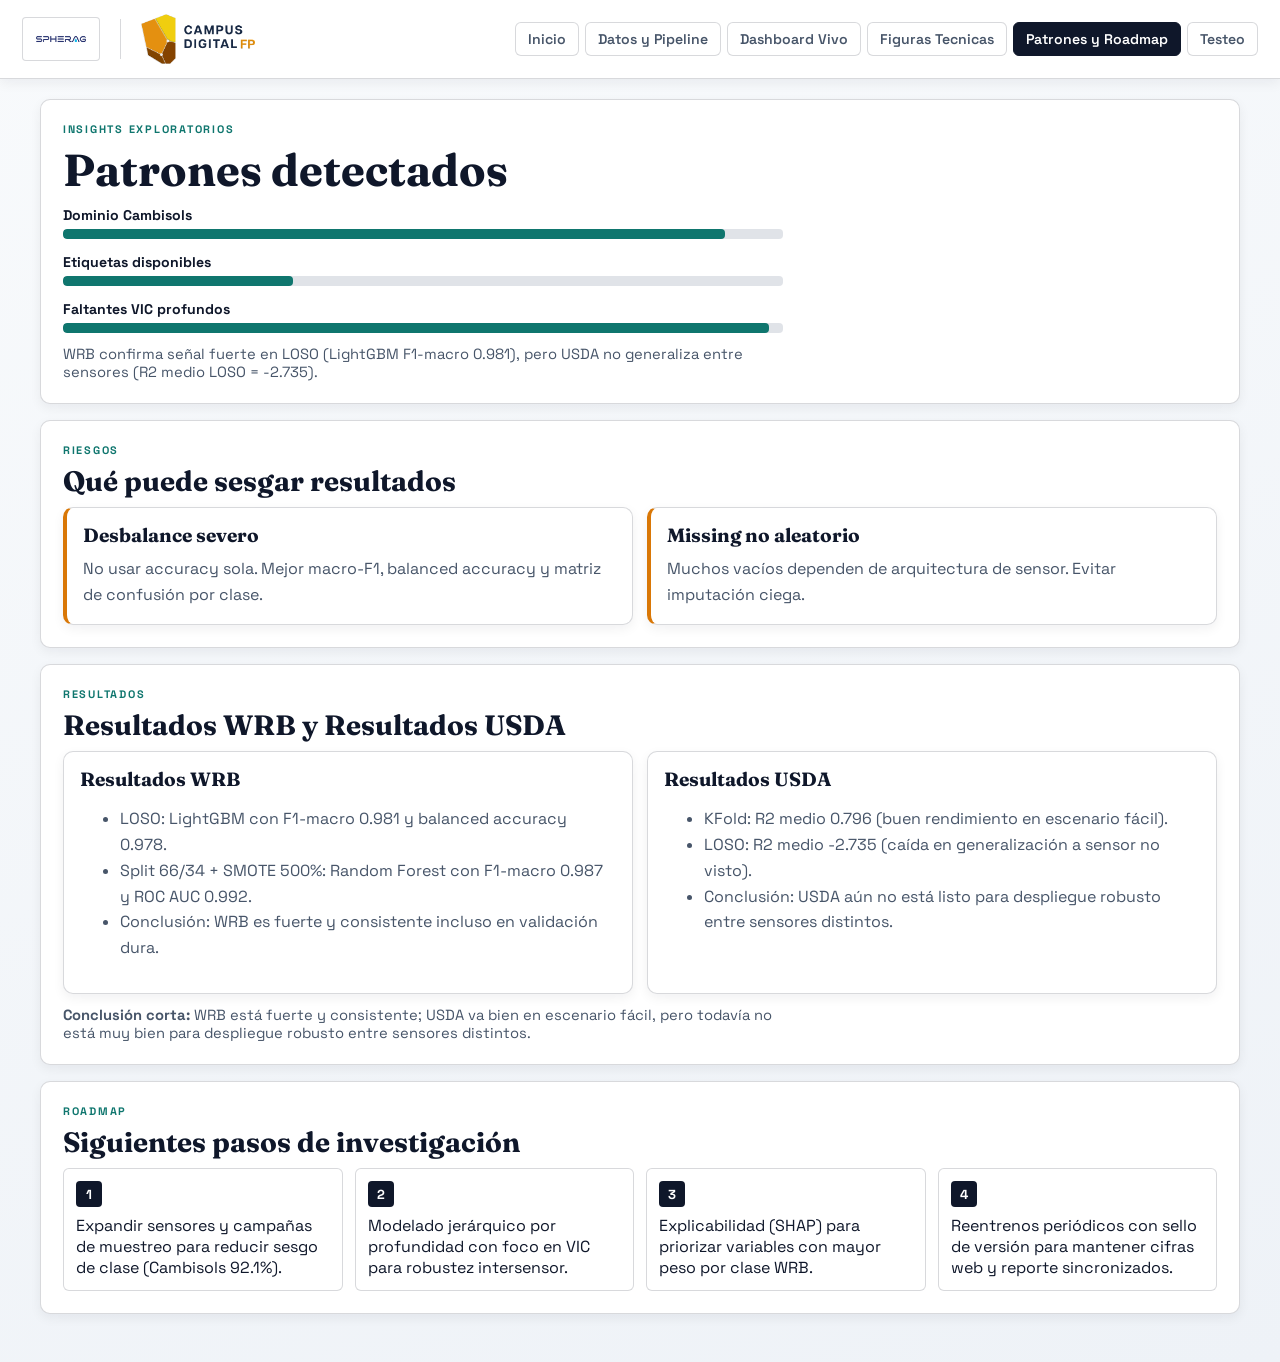
==== commit 24cf2921: "feat: Implement interactive soil classification form with UX enhancements - Added new styles for the" ====
--- a/conclusiones.html
+++ b/conclusiones.html
@@ -24,6 +24,7 @@
       <a class="nav-link" href="dashboard.html">Dashboard Vivo</a>
       <a class="nav-link" href="figuras.html">Figuras Tecnicas</a>
       <a class="nav-link is-active" href="conclusiones.html">Patrones y Roadmap</a>
+      <a class="nav-link" href="testeo.html">Testeo</a>
     </nav>
   </header>
 
--- a/styles.css
+++ b/styles.css
@@ -518,3 +518,346 @@
   .chart.wide { height: 260px; }
   .figure-chart { height: 300px; }
 }
+
+/* ── Testeo UX ── */
+.testeo-hero {
+  border: 1px solid var(--line-strong);
+  border-radius: var(--radius-lg);
+  background: linear-gradient(140deg, #f8fafc, #eef6f5);
+  padding: 18px;
+  display: flex;
+  justify-content: space-between;
+  align-items: flex-start;
+  gap: 14px;
+  margin-bottom: 14px;
+}
+
+.testeo-hero-badge {
+  border: 1px solid rgba(15, 118, 110, 0.28);
+  background: rgba(15, 118, 110, 0.1);
+  color: #0f766e;
+  font-weight: 700;
+  font-size: 0.84rem;
+  border-radius: 999px;
+  padding: 8px 12px;
+}
+
+.testeo-form {
+  display: grid;
+  gap: 14px;
+}
+
+.testeo-toolbar {
+  display: flex;
+  gap: 10px;
+  flex-wrap: wrap;
+  align-items: flex-end;
+  border: 1px solid var(--line-strong);
+  border-radius: var(--radius-md);
+  padding: 12px;
+  background: #f8fafc;
+}
+
+.testeo-toolbar label {
+  display: grid;
+  gap: 5px;
+  font-size: 0.75rem;
+  text-transform: uppercase;
+  letter-spacing: 0.08em;
+  font-weight: 700;
+  color: var(--muted);
+}
+
+.testeo-select {
+  min-width: 220px;
+  border: 1px solid var(--line-strong);
+  border-radius: 8px;
+  padding: 8px 10px;
+  background: #fff;
+  color: var(--ink);
+  font: inherit;
+}
+
+.testeo-actions-inline {
+  display: flex;
+  gap: 8px;
+  margin-left: auto;
+}
+
+.testeo-grid {
+  display: grid;
+  gap: 12px;
+}
+
+.testeo-fieldset {
+  border: 1px solid var(--line-strong);
+  border-radius: var(--radius-md);
+  padding: 14px;
+  margin: 0;
+  background: #fff;
+}
+
+.testeo-fieldset legend {
+  font-family: 'Fraunces', Georgia, serif;
+  padding: 0 6px;
+  font-size: 1rem;
+  color: var(--ink);
+}
+
+.testeo-input-grid {
+  display: grid;
+  gap: 10px;
+}
+
+.testeo-input-grid.two {
+  grid-template-columns: repeat(2, minmax(0, 1fr));
+}
+
+.testeo-input-grid.three {
+  grid-template-columns: repeat(3, minmax(0, 1fr));
+}
+
+.testeo-input-grid label {
+  display: grid;
+  gap: 6px;
+  font-size: 0.86rem;
+  color: var(--ink);
+  font-weight: 600;
+}
+
+.testeo-input-grid input {
+  border: 1px solid var(--line-strong);
+  border-radius: 8px;
+  padding: 9px 10px;
+  font: inherit;
+  color: var(--ink);
+  background: #fff;
+}
+
+.testeo-input-grid input:focus,
+.testeo-select:focus {
+  outline: 2px solid rgba(3, 105, 161, 0.28);
+  outline-offset: 1px;
+}
+
+.testeo-main-actions {
+  display: flex;
+  flex-wrap: wrap;
+  gap: 12px;
+  align-items: center;
+}
+
+.testeo-btn {
+  border: 1px solid transparent;
+  border-radius: 9px;
+  padding: 9px 14px;
+  font: inherit;
+  font-weight: 700;
+  cursor: pointer;
+  transition: transform 0.14s ease, box-shadow 0.14s ease, background 0.14s ease;
+}
+
+.testeo-btn:hover {
+  transform: translateY(-1px);
+  box-shadow: var(--shadow-soft);
+}
+
+.testeo-btn-primary {
+  background: #0f766e;
+  color: #fff;
+}
+
+.testeo-btn-soft {
+  border-color: rgba(15, 118, 110, 0.3);
+  background: rgba(15, 118, 110, 0.08);
+  color: #0f766e;
+}
+
+.testeo-btn-ghost {
+  border-color: var(--line-strong);
+  background: #fff;
+  color: var(--ink);
+}
+
+.testeo-hint {
+  color: var(--muted);
+  font-size: 0.9rem;
+}
+
+.testeo-hint.error {
+  color: #b91c1c;
+  font-weight: 700;
+}
+
+.testeo-progress,
+.testeo-results {
+  border: 1px solid var(--line-strong);
+  border-radius: var(--radius-md);
+  background: #fff;
+  padding: 14px;
+  margin-top: 10px;
+}
+
+.testeo-progress-head {
+  display: flex;
+  justify-content: space-between;
+  align-items: center;
+  gap: 8px;
+  margin-bottom: 10px;
+}
+
+.testeo-state-pill {
+  border-radius: 999px;
+  border: 1px solid var(--line-strong);
+  padding: 6px 10px;
+  font-size: 0.78rem;
+  font-weight: 700;
+  color: var(--muted);
+  background: #f8fafc;
+}
+
+.testeo-state-pill.result {
+  color: #0f172a;
+}
+
+.testeo-progress-track {
+  height: 10px;
+  border-radius: 999px;
+  background: rgba(148, 163, 184, 0.25);
+  overflow: hidden;
+}
+
+.testeo-progress-bar {
+  height: 100%;
+  width: 0;
+  border-radius: 999px;
+  background: linear-gradient(90deg, #0f766e, #0369a1);
+  transition: width 0.4s ease;
+}
+
+.testeo-steps {
+  margin-top: 12px;
+  display: grid;
+  gap: 8px;
+}
+
+.testeo-step {
+  display: flex;
+  align-items: center;
+  gap: 10px;
+  border-radius: 8px;
+  border: 1px solid var(--line-strong);
+  padding: 8px 10px;
+  background: #fff;
+}
+
+.testeo-step .step-index {
+  width: 24px;
+  height: 24px;
+  border-radius: 6px;
+  display: inline-flex;
+  align-items: center;
+  justify-content: center;
+  font-size: 0.78rem;
+  font-weight: 700;
+  border: 1px solid var(--line-strong);
+  color: var(--muted);
+}
+
+.testeo-step .step-label {
+  font-size: 0.9rem;
+  color: var(--ink);
+}
+
+.testeo-step.active {
+  border-color: rgba(3, 105, 161, 0.35);
+  background: rgba(3, 105, 161, 0.08);
+}
+
+.testeo-step.done {
+  border-color: rgba(15, 118, 110, 0.35);
+  background: rgba(15, 118, 110, 0.08);
+}
+
+.testeo-step.done .step-index {
+  background: #0f766e;
+  border-color: #0f766e;
+  color: #fff;
+}
+
+.testeo-result-grid {
+  display: grid;
+  grid-template-columns: repeat(2, minmax(0, 1fr));
+  gap: 10px;
+}
+
+.testeo-result-card {
+  border: 1px solid var(--line-strong);
+  border-radius: 10px;
+  padding: 12px;
+  background: linear-gradient(150deg, #ffffff, #f8fafc);
+}
+
+.testeo-result-card h4 {
+  margin: 0 0 8px;
+  font-size: 0.92rem;
+  text-transform: uppercase;
+  letter-spacing: 0.08em;
+  color: var(--muted);
+}
+
+.testeo-result-value {
+  font-family: 'Fraunces', Georgia, serif;
+  font-size: 1.35rem;
+  color: #0f172a;
+  margin: 0 0 6px;
+}
+
+.testeo-result-detail {
+  margin: 0;
+  color: var(--muted);
+  line-height: 1.5;
+  font-size: 0.88rem;
+}
+
+.is-hidden {
+  display: none;
+}
+
+@media (max-width: 1100px) {
+  .testeo-input-grid.three,
+  .testeo-result-grid {
+    grid-template-columns: 1fr 1fr;
+  }
+}
+
+@media (max-width: 760px) {
+  .testeo-hero {
+    flex-direction: column;
+    align-items: flex-start;
+  }
+
+  .testeo-toolbar {
+    flex-direction: column;
+    align-items: stretch;
+  }
+
+  .testeo-select {
+    min-width: 100%;
+  }
+
+  .testeo-actions-inline {
+    margin-left: 0;
+  }
+
+  .testeo-input-grid.two,
+  .testeo-input-grid.three,
+  .testeo-result-grid {
+    grid-template-columns: 1fr;
+  }
+
+  .testeo-progress-head {
+    flex-direction: column;
+    align-items: flex-start;
+  }
+}
